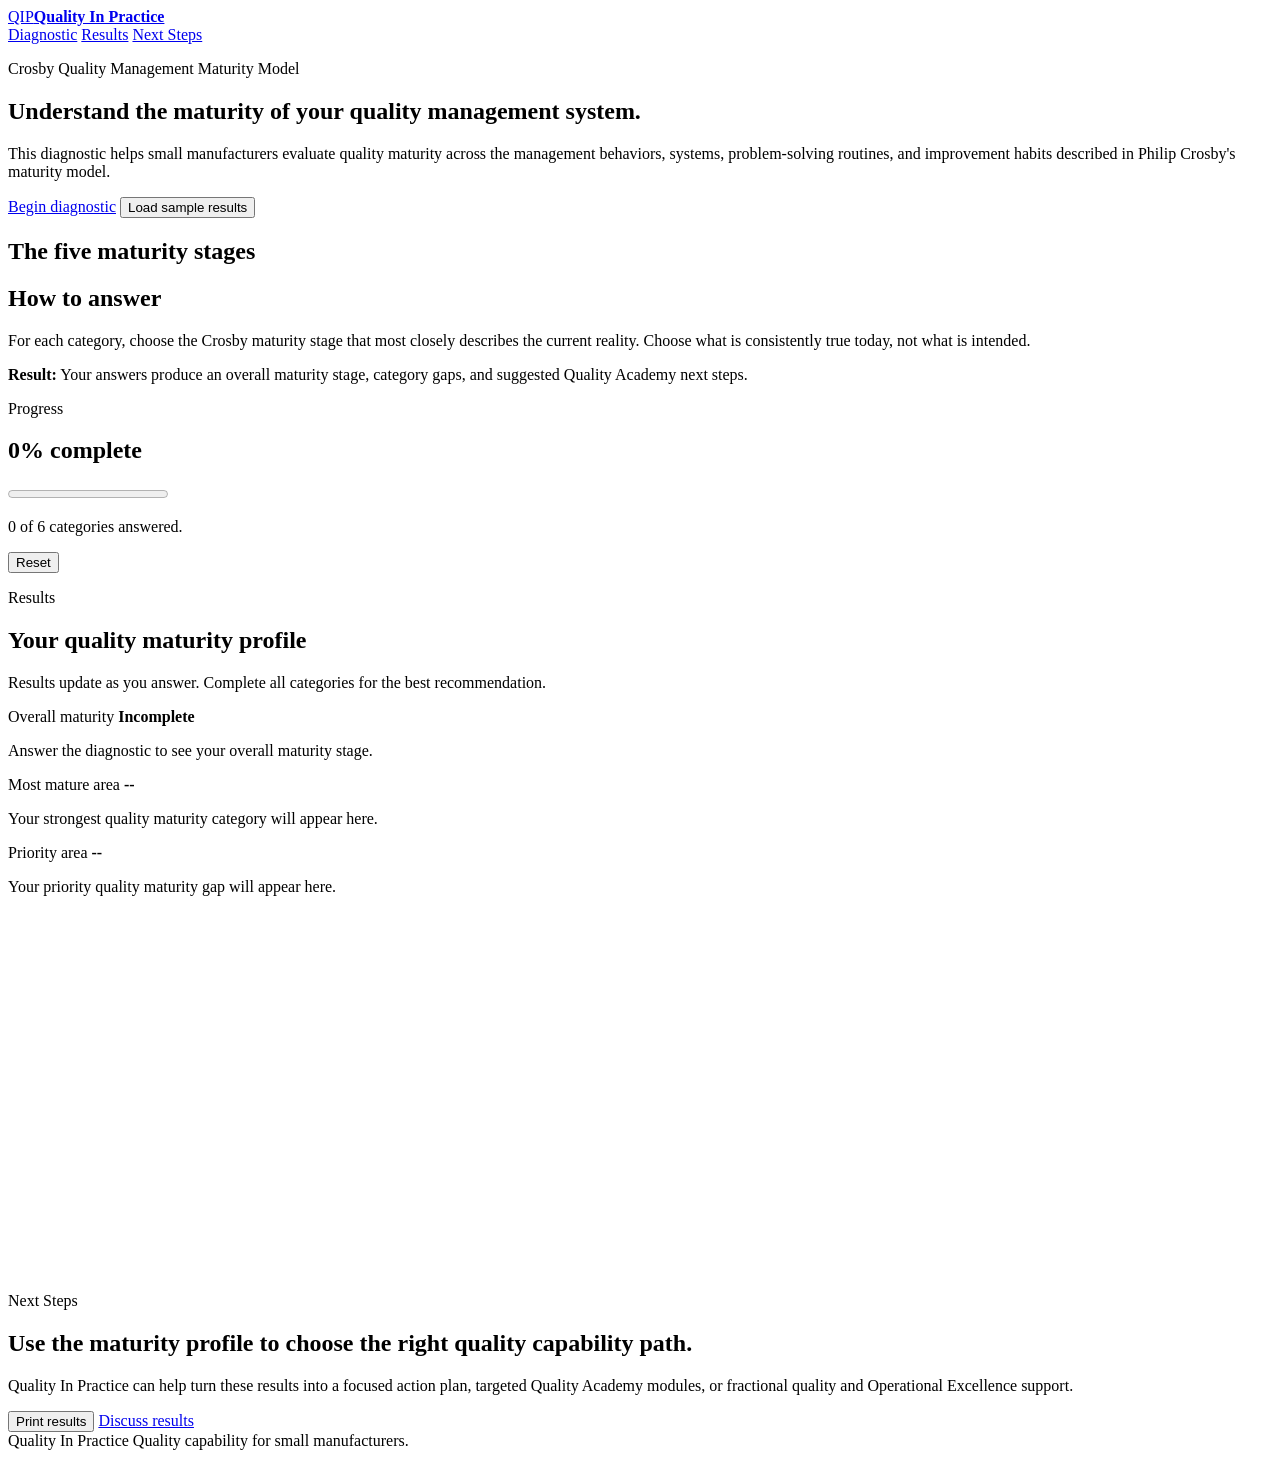
==== index.html @ aba25511 "Add Quality Diagnostic app shell" ====
<!doctype html>
<html lang="en">
<head>
  <meta charset="utf-8">
  <meta name="viewport" content="width=device-width, initial-scale=1">
  <title>Quality Diagnostic | Quality In Practice</title>
  <meta name="description" content="A Crosby-inspired quality maturity diagnostic for small manufacturers.">
  <link rel="stylesheet" href="styles.css">
</head>
<body>
  <header>
    <a class="brand" href="#top"><span>QIP</span><strong>Quality In Practice</strong></a>
    <nav aria-label="Page navigation">
      <a href="#diagnostic">Diagnostic</a>
      <a href="#results">Results</a>
      <a href="#next">Next Steps</a>
    </nav>
  </header>

  <main id="top">
    <section class="hero">
      <div>
        <p class="eyebrow">Crosby Quality Management Maturity Model</p>
        <h1>Understand the maturity of your quality management system.</h1>
        <p>This diagnostic helps small manufacturers evaluate quality maturity across the management behaviors, systems, problem-solving routines, and improvement habits described in Philip Crosby's maturity model.</p>
        <div class="actions">
          <a class="button" href="#diagnostic">Begin diagnostic</a>
          <button class="button secondary" id="sample" type="button">Load sample results</button>
        </div>
      </div>
      <aside class="panel">
        <h2>The five maturity stages</h2>
        <ol id="stageList"></ol>
      </aside>
    </section>

    <section class="scale-band">
      <div>
        <h2>How to answer</h2>
        <p>For each category, choose the Crosby maturity stage that most closely describes the current reality. Choose what is consistently true today, not what is intended.</p>
      </div>
      <div class="scale-note">
        <strong>Result:</strong> Your answers produce an overall maturity stage, category gaps, and suggested Quality Academy next steps.
      </div>
    </section>

    <section class="diagnostic" id="diagnostic">
      <aside class="progress">
        <p class="eyebrow">Progress</p>
        <h2 id="progressText">0% complete</h2>
        <progress id="progressBar" max="100" value="0"></progress>
        <p id="answeredText">0 of 6 categories answered.</p>
        <button class="button secondary full" id="reset" type="button">Reset</button>
      </aside>
      <form id="form" class="questions"></form>
    </section>

    <section class="results" id="results" aria-live="polite">
      <div class="section-head">
        <p class="eyebrow">Results</p>
        <h2>Your quality maturity profile</h2>
        <p>Results update as you answer. Complete all categories for the best recommendation.</p>
      </div>
      <div class="result-grid">
        <article class="score-card">
          <span>Overall maturity</span>
          <strong id="overallStage">Incomplete</strong>
          <p id="overallSummary">Answer the diagnostic to see your overall maturity stage.</p>
        </article>
        <article class="score-card">
          <span>Most mature area</span>
          <strong id="strongest">--</strong>
          <p id="strongestText">Your strongest quality maturity category will appear here.</p>
        </article>
        <article class="score-card">
          <span>Priority area</span>
          <strong id="priority">--</strong>
          <p id="priorityText">Your priority quality maturity gap will appear here.</p>
        </article>
      </div>
      <div class="chart-card">
        <canvas id="chart" width="920" height="360" aria-label="Quality maturity chart"></canvas>
      </div>
      <div id="recommendations" class="recommendations"></div>
    </section>

    <section class="next" id="next">
      <div>
        <p class="eyebrow">Next Steps</p>
        <h2>Use the maturity profile to choose the right quality capability path.</h2>
        <p>Quality In Practice can help turn these results into a focused action plan, targeted Quality Academy modules, or fractional quality and Operational Excellence support.</p>
      </div>
      <div class="actions">
        <button class="button" id="print" type="button">Print results</button>
        <a class="button secondary" id="email" href="mailto:info@qualityinpractice.solutions?subject=Quality%20Diagnostic">Discuss results</a>
      </div>
    </section>
  </main>

  <footer>
    <span>Quality In Practice</span>
    <span>Quality capability for small manufacturers.</span>
  </footer>

  <script src="quality-data.js"></script>
  <script src="app.js"></script>
</body>
</html>
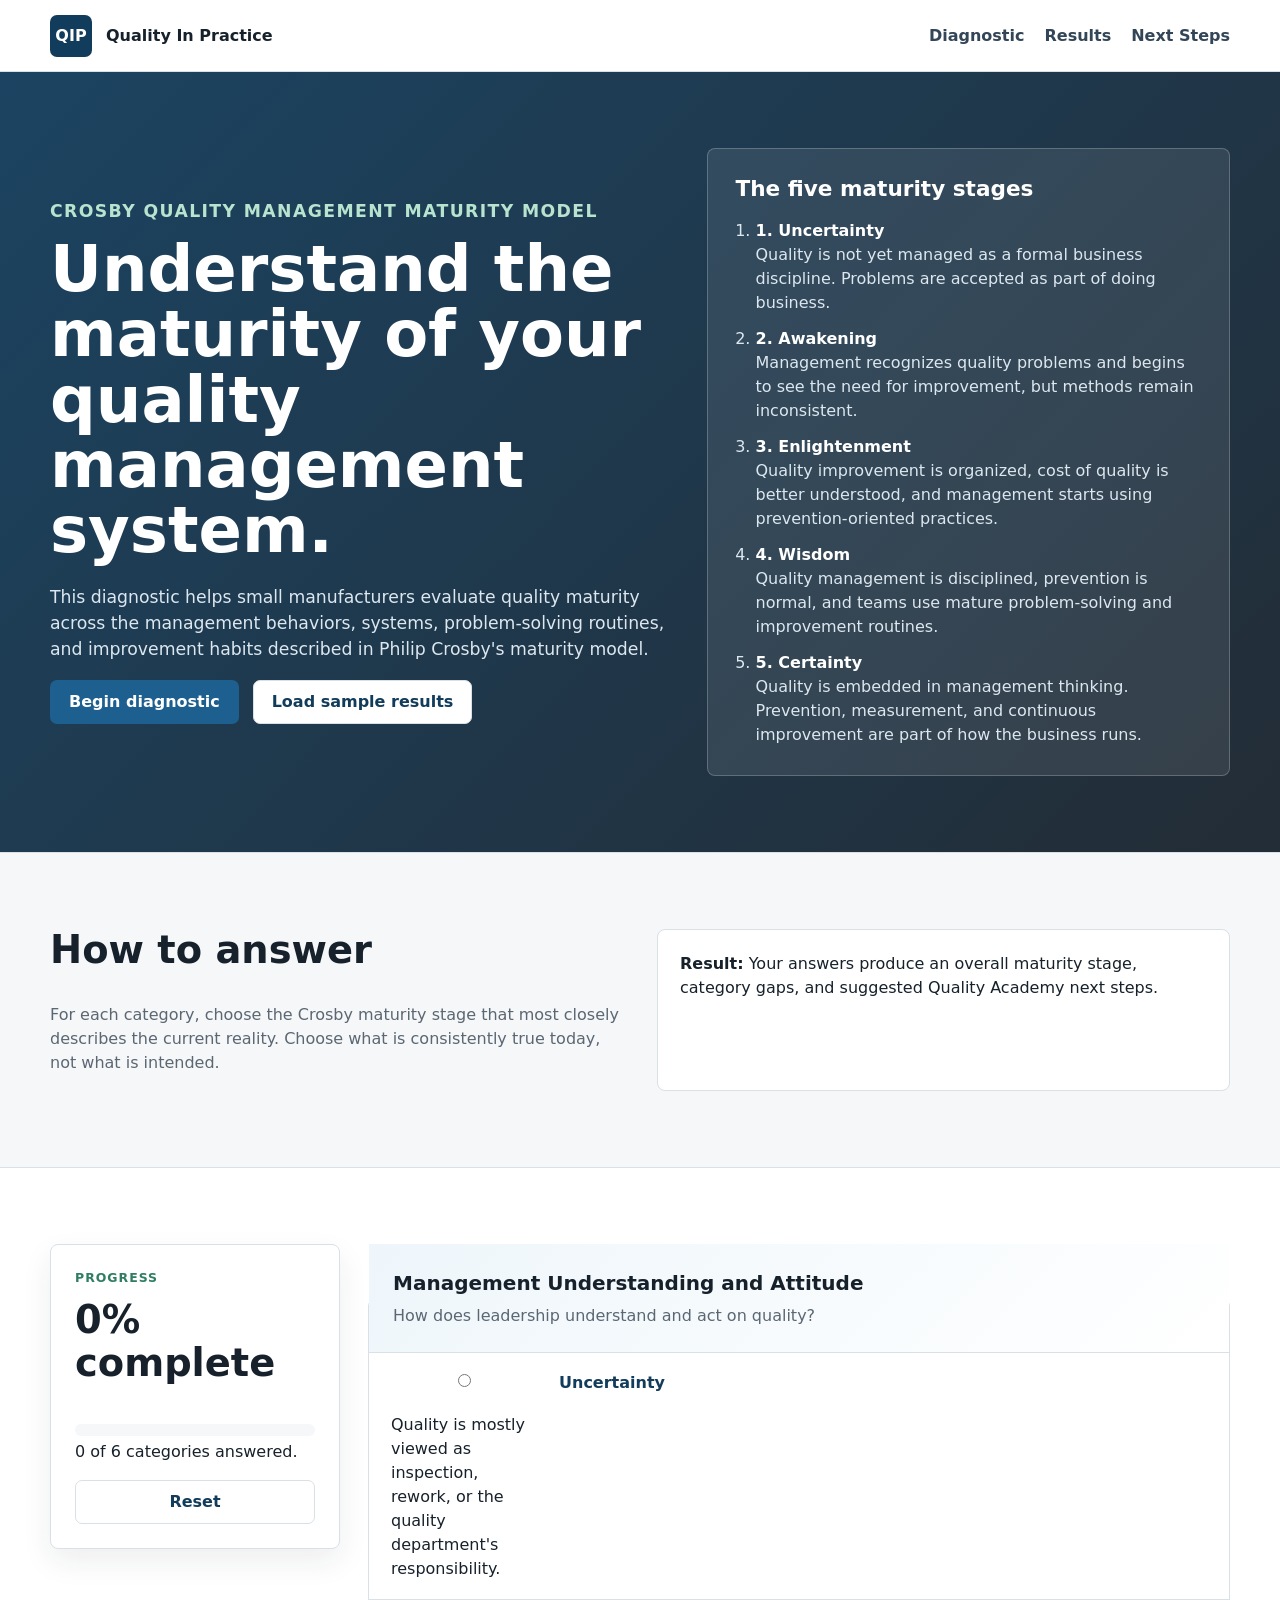
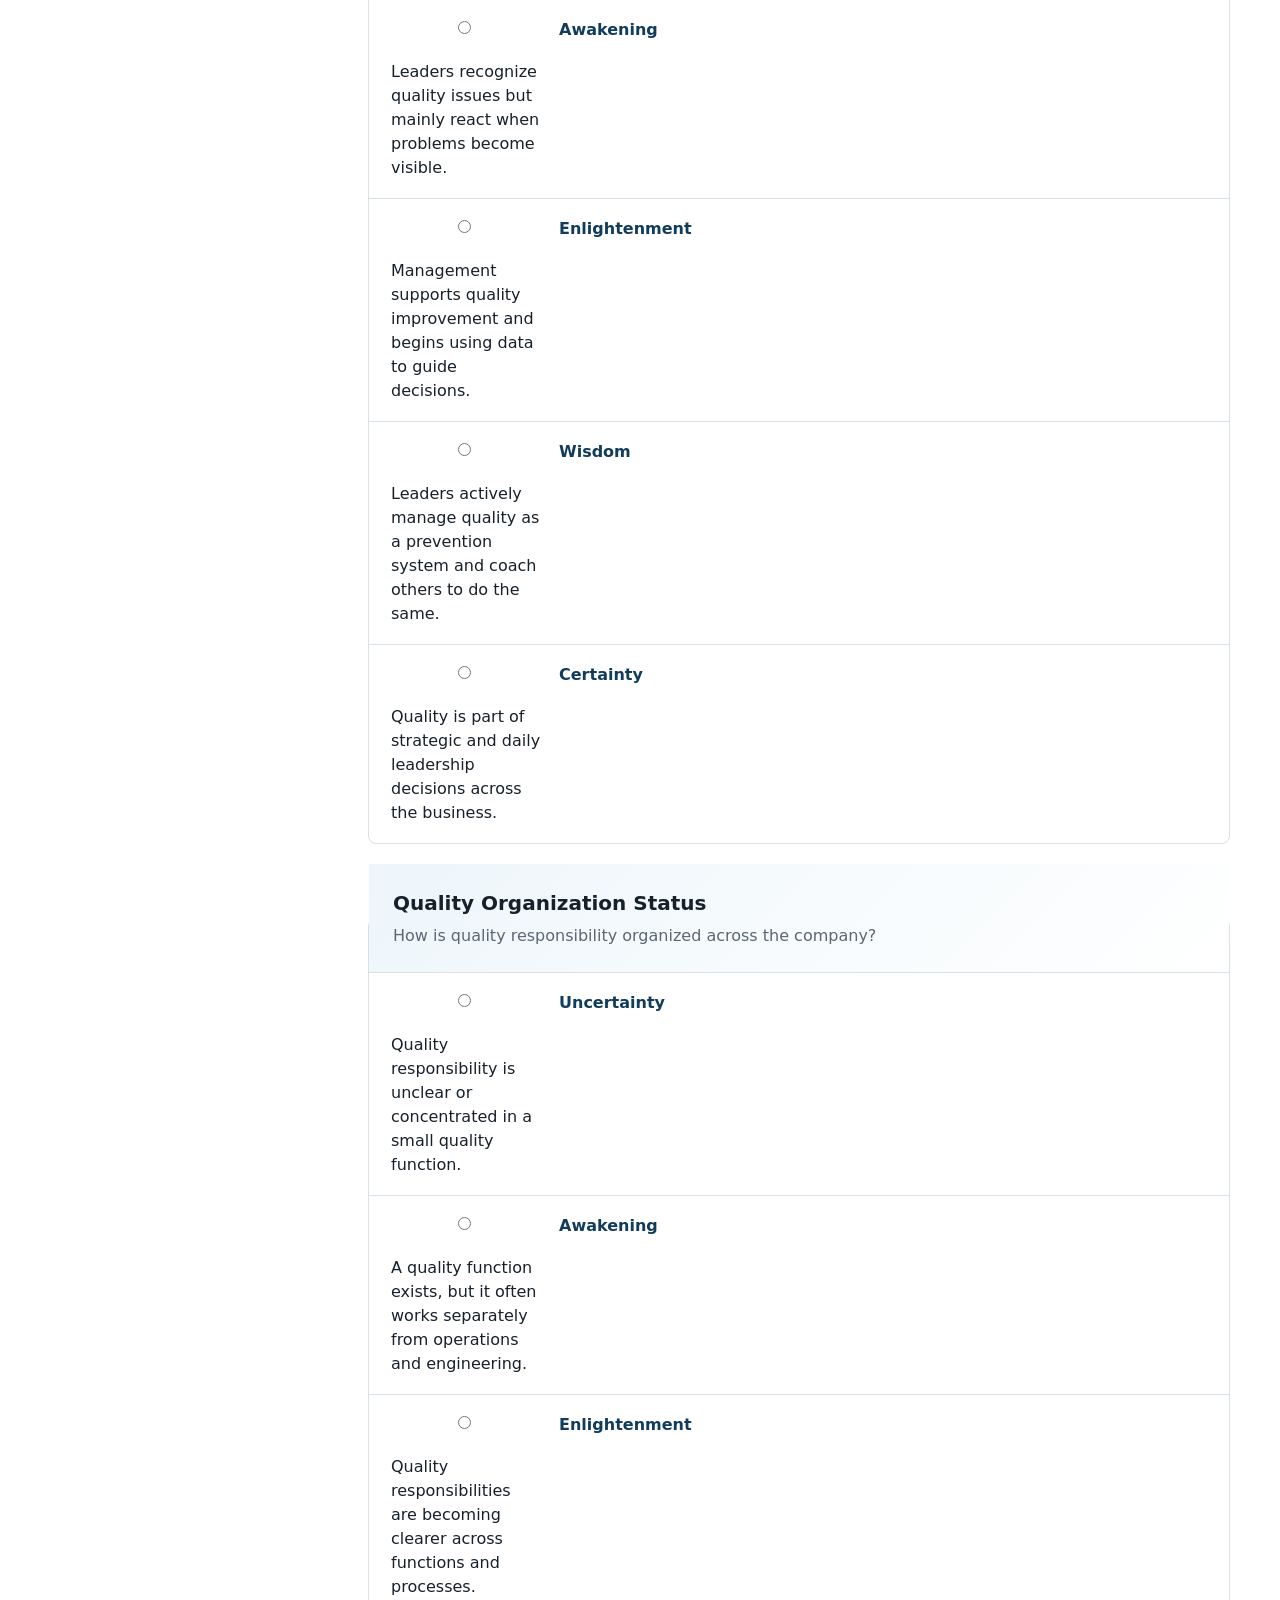
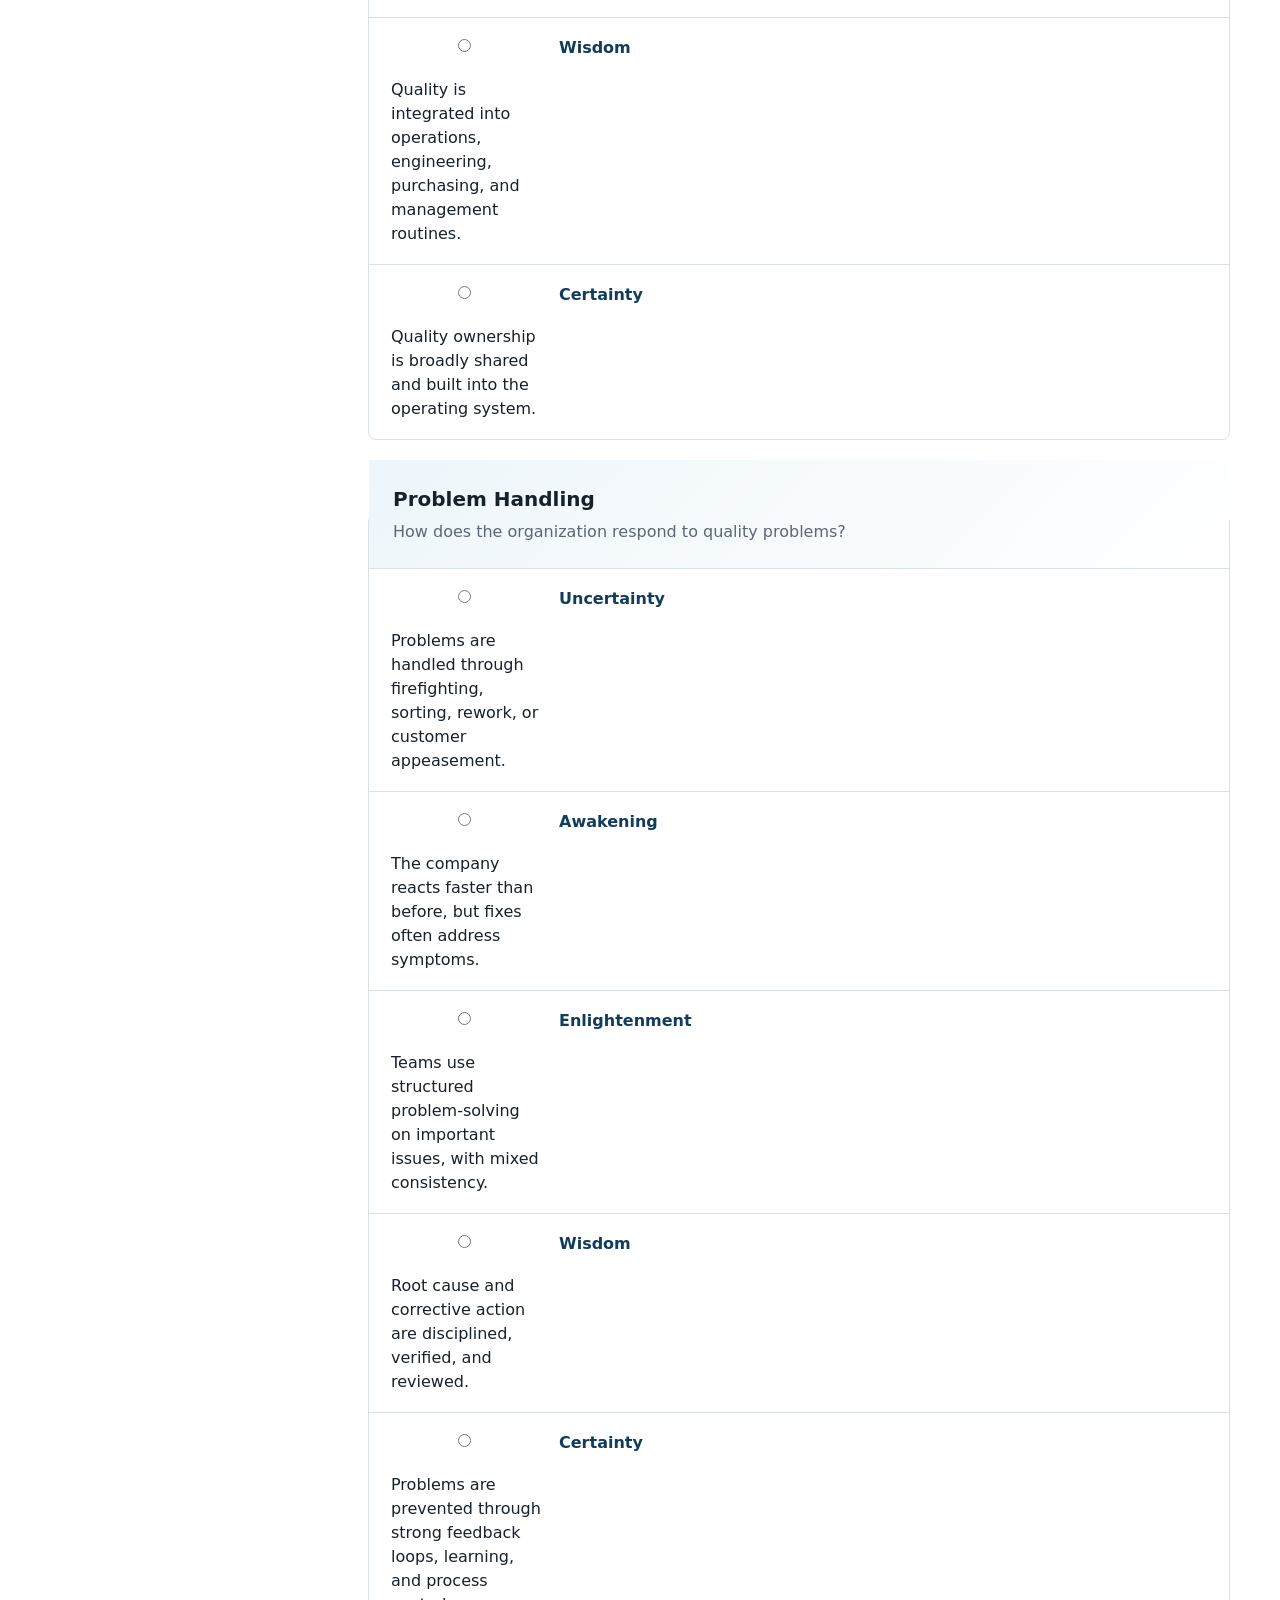
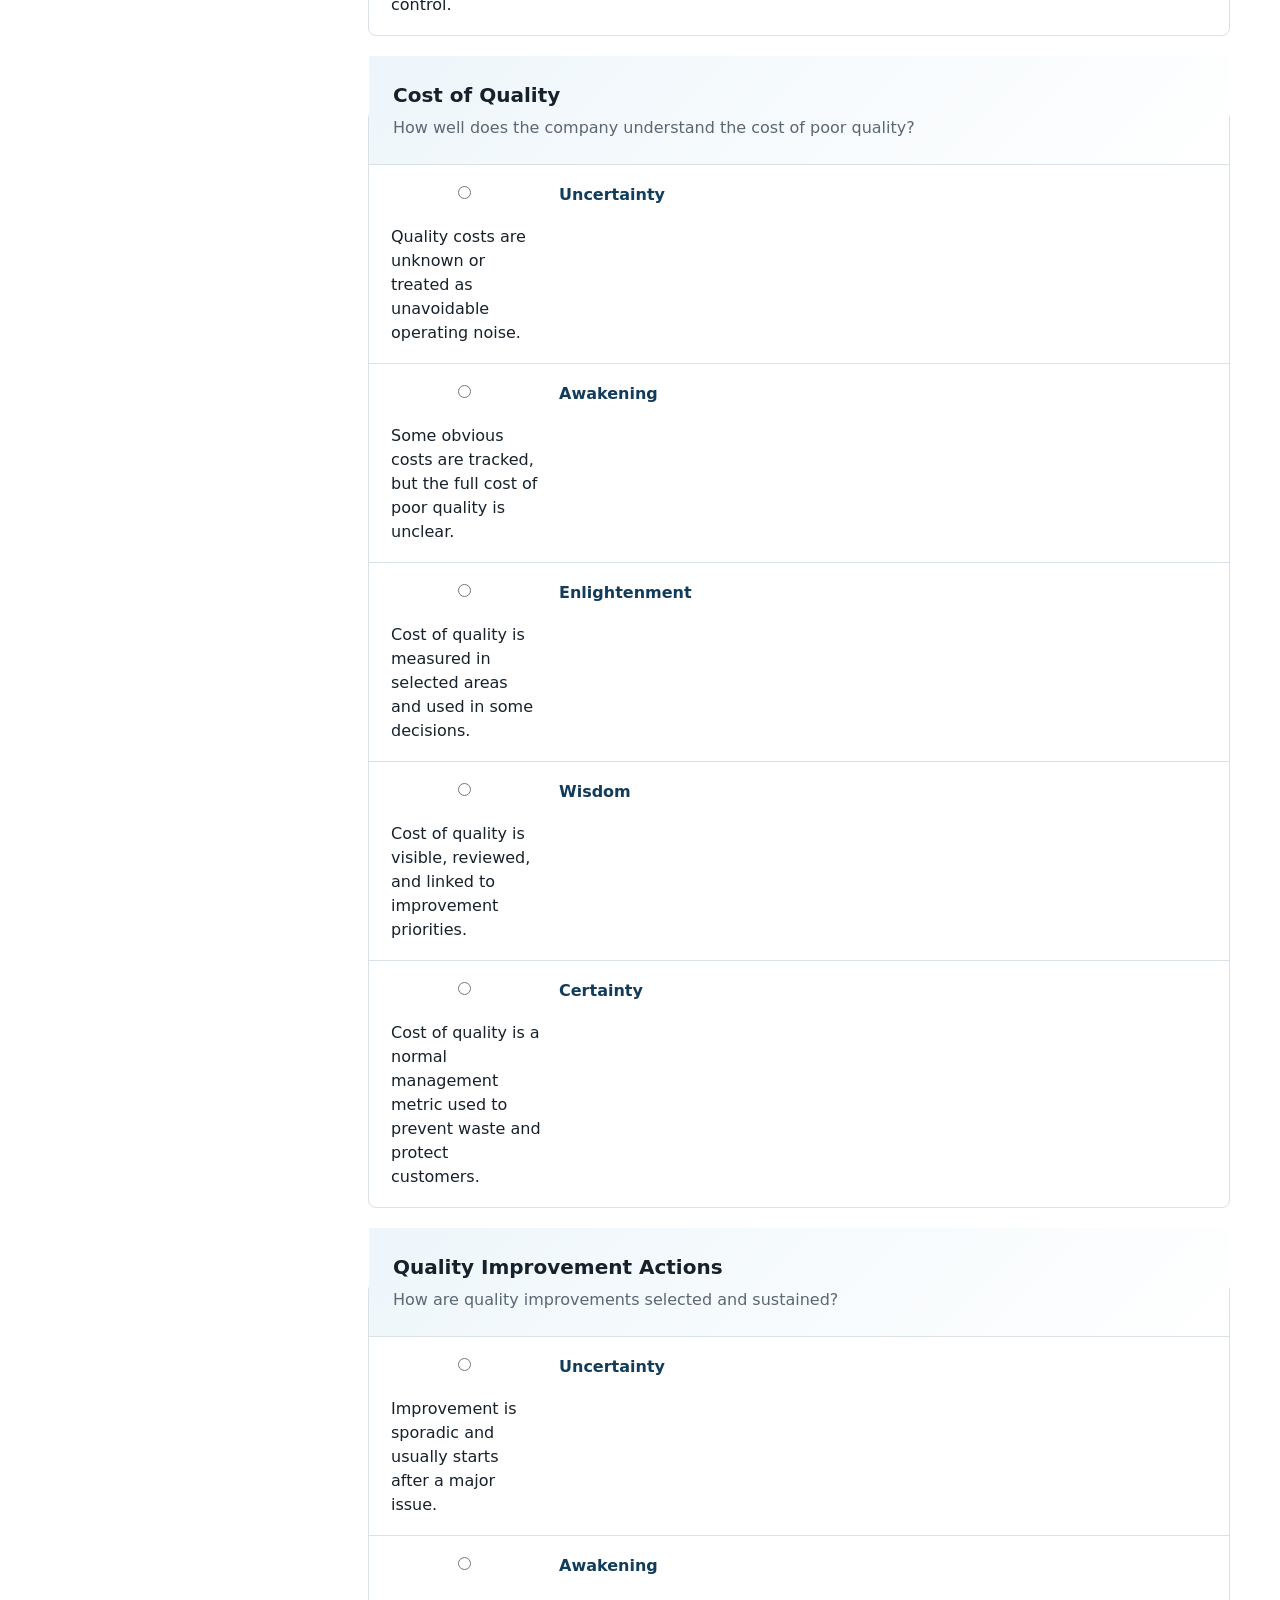
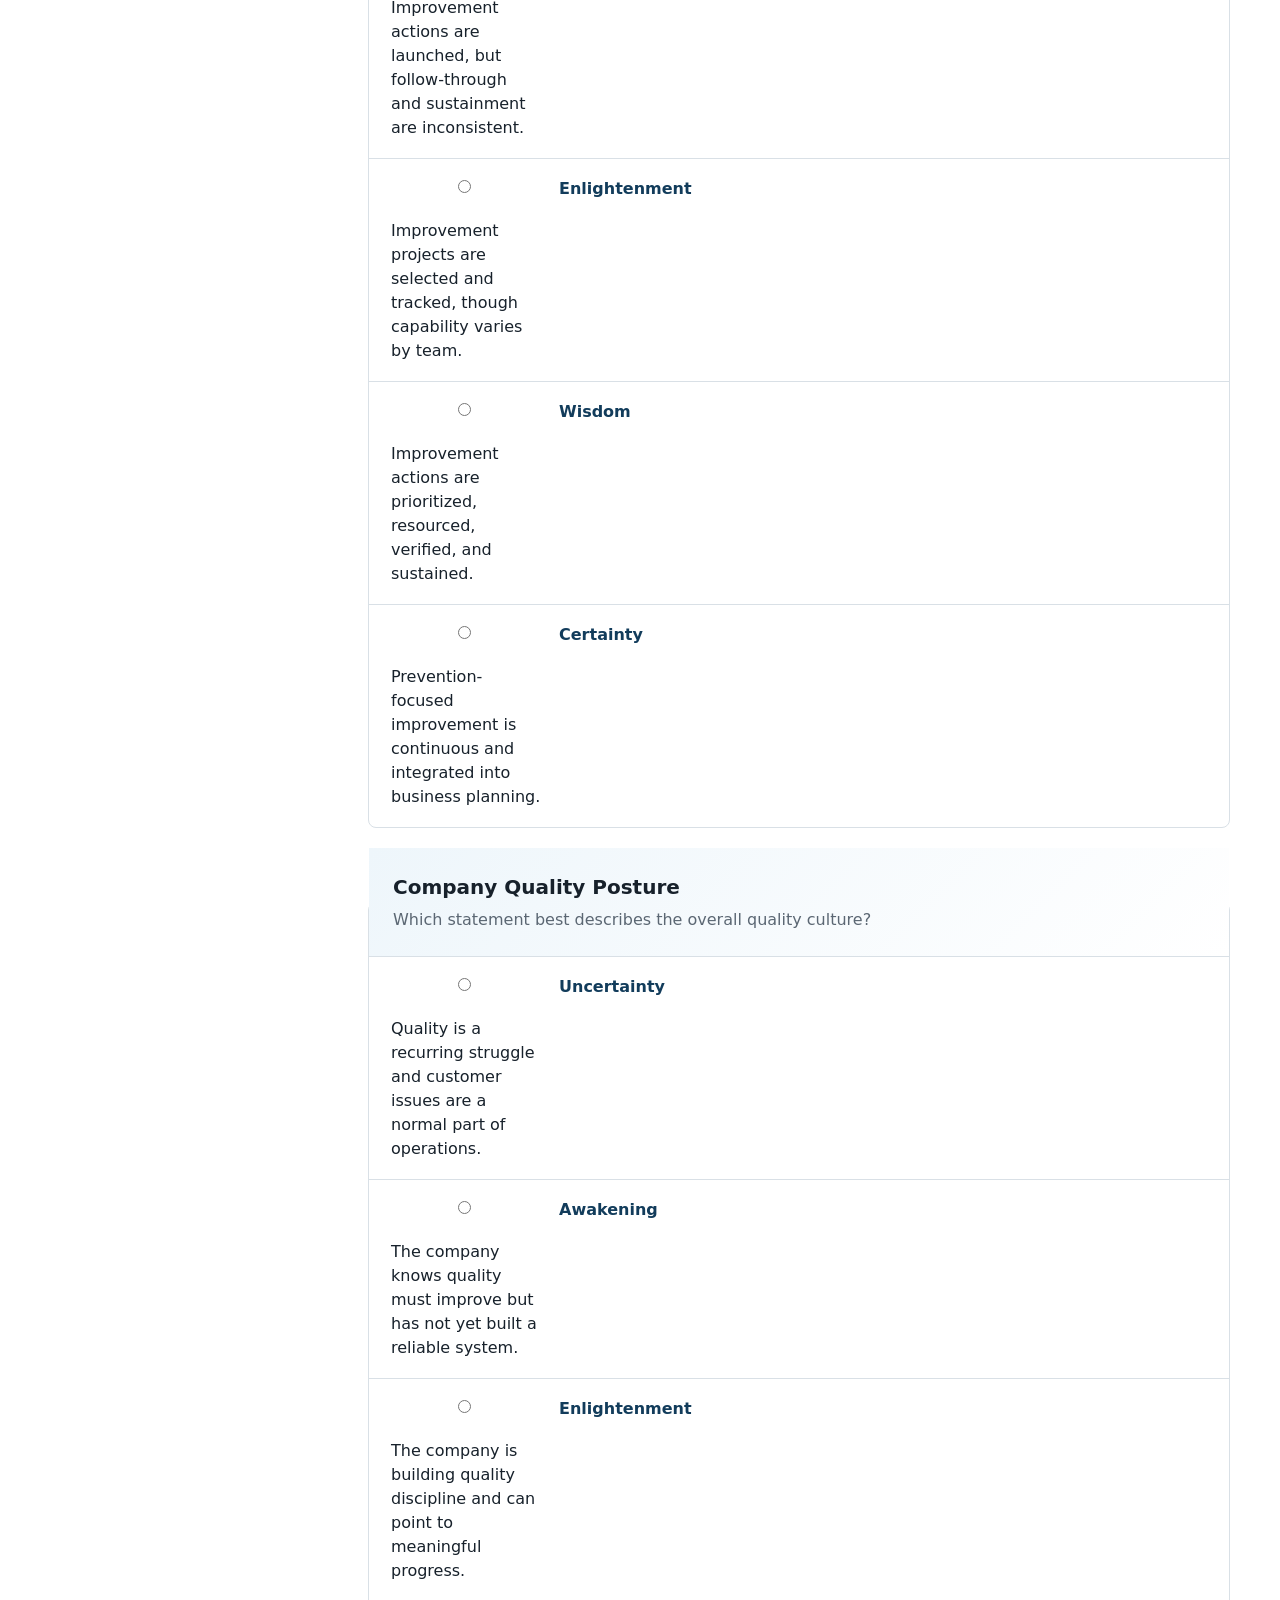
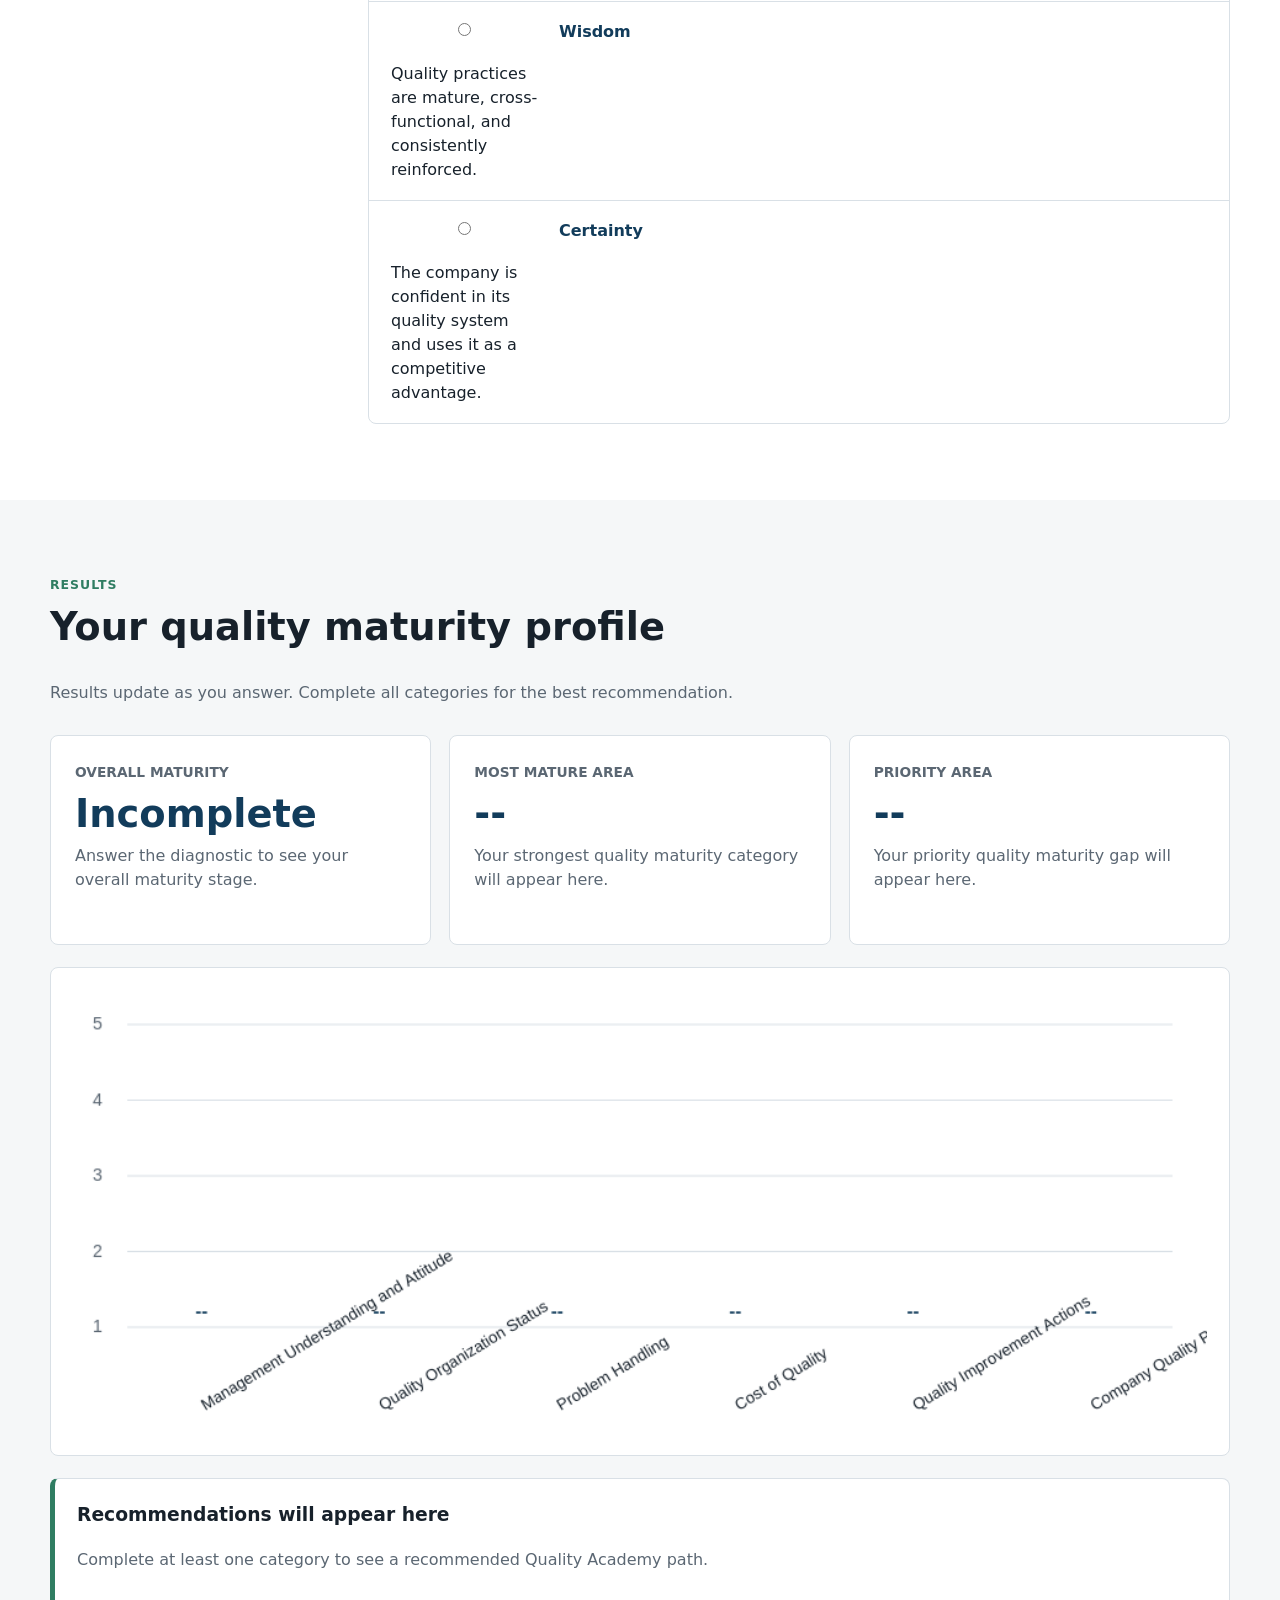
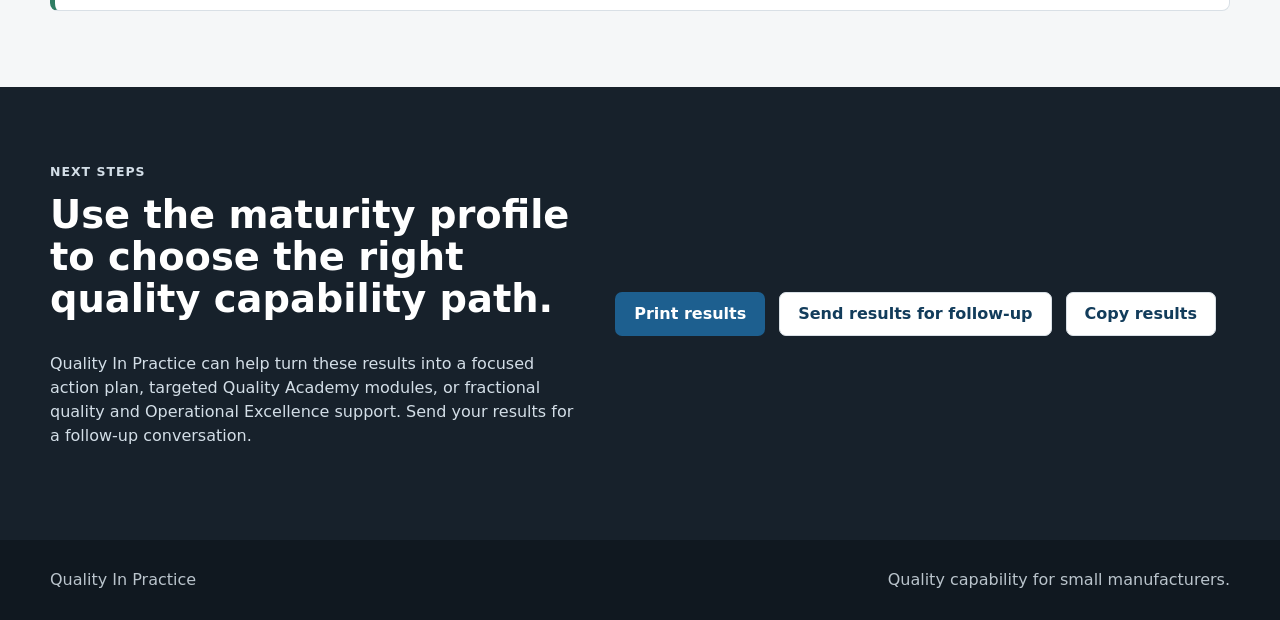
==== commit fda677b6: "Add follow-up result email controls" ====
--- a/index.html
+++ b/index.html
@@ -88,11 +88,13 @@
       <div>
         <p class="eyebrow">Next Steps</p>
         <h2>Use the maturity profile to choose the right quality capability path.</h2>
-        <p>Quality In Practice can help turn these results into a focused action plan, targeted Quality Academy modules, or fractional quality and Operational Excellence support.</p>
+        <p>Quality In Practice can help turn these results into a focused action plan, targeted Quality Academy modules, or fractional quality and Operational Excellence support. Send your results for a follow-up conversation.</p>
       </div>
       <div class="actions">
         <button class="button" id="print" type="button">Print results</button>
-        <a class="button secondary" id="email" href="mailto:info@qualityinpractice.solutions?subject=Quality%20Diagnostic">Discuss results</a>
+        <a class="button secondary" id="email" href="mailto:info@qualityinpractice.solutions?subject=Quality%20Diagnostic">Send results for follow-up</a>
+        <button class="button secondary" id="copy" type="button">Copy results</button>
+        <p class="send-status" id="sendStatus" aria-live="polite"></p>
       </div>
     </section>
   </main>
--- a/styles.css
+++ b/styles.css
@@ -0,0 +1,216 @@
+:root {
+  --ink: #17212b;
+  --muted: #5b6773;
+  --paper: #f5f7f8;
+  --white: #fff;
+  --line: #d9e0e6;
+  --blue: #1d5f8f;
+  --blue-dark: #123c5b;
+  --green: #2f7d62;
+  --gold: #c77b2a;
+  --max: 1180px;
+}
+
+* { box-sizing: border-box; }
+html { scroll-behavior: smooth; }
+body {
+  margin: 0;
+  color: var(--ink);
+  background: var(--white);
+  font-family: Inter, ui-sans-serif, system-ui, -apple-system, BlinkMacSystemFont, "Segoe UI", sans-serif;
+  line-height: 1.5;
+}
+a { color: inherit; }
+header {
+  position: sticky;
+  top: 0;
+  z-index: 10;
+  min-height: 72px;
+  display: flex;
+  align-items: center;
+  justify-content: space-between;
+  gap: 24px;
+  padding: 14px max(20px, calc((100vw - var(--max)) / 2));
+  border-bottom: 1px solid var(--line);
+  background: rgba(255,255,255,.95);
+  backdrop-filter: blur(12px);
+}
+.brand, nav, .actions { display: flex; align-items: center; gap: 14px; }
+.brand { text-decoration: none; }
+.brand span {
+  width: 42px;
+  height: 42px;
+  display: grid;
+  place-items: center;
+  border-radius: 7px;
+  background: var(--blue-dark);
+  color: var(--white);
+  font-weight: 850;
+}
+nav { gap: 20px; font-weight: 750; color: #334657; }
+nav a { text-decoration: none; }
+main > section { padding: 76px max(20px, calc((100vw - var(--max)) / 2)); }
+.hero {
+  min-height: 620px;
+  display: grid;
+  grid-template-columns: 1.08fr .92fr;
+  gap: 42px;
+  align-items: center;
+  color: var(--white);
+  background: linear-gradient(135deg, rgba(18,60,91,.96), rgba(23,33,43,.95));
+}
+.hero p { color: #dce7ef; font-size: 1.08rem; }
+.eyebrow {
+  margin: 0 0 12px;
+  color: var(--green);
+  font-size: .78rem;
+  font-weight: 850;
+  text-transform: uppercase;
+  letter-spacing: .08em;
+}
+.hero .eyebrow { color: #b8e3cf; }
+h1, h2, h3, p { margin-top: 0; }
+h1 { margin-bottom: 22px; font-size: clamp(2.45rem, 5vw, 4.7rem); line-height: 1.02; letter-spacing: 0; }
+h2 { font-size: clamp(1.7rem, 3vw, 2.65rem); line-height: 1.1; letter-spacing: 0; }
+.button {
+  min-height: 44px;
+  display: inline-flex;
+  align-items: center;
+  justify-content: center;
+  padding: 0 18px;
+  border: 1px solid transparent;
+  border-radius: 7px;
+  background: var(--blue);
+  color: var(--white);
+  font: inherit;
+  font-weight: 800;
+  text-decoration: none;
+  cursor: pointer;
+}
+.button.secondary { background: var(--white); border-color: var(--line); color: var(--blue-dark); }
+.button.full { width: 100%; }
+.panel {
+  padding: 28px;
+  border: 1px solid rgba(255,255,255,.22);
+  border-radius: 8px;
+  background: rgba(255,255,255,.09);
+}
+.panel h2 { font-size: 1.35rem; }
+#stageList { display: grid; gap: 12px; margin: 0; padding-left: 20px; color: #dce7ef; }
+#stageList strong { display: block; color: #fff; }
+.scale-band {
+  display: grid;
+  grid-template-columns: 1fr 1fr;
+  gap: 34px;
+  background: var(--paper);
+  border-block: 1px solid var(--line);
+}
+.scale-band p { color: var(--muted); }
+.scale-note {
+  padding: 22px;
+  border: 1px solid var(--line);
+  border-radius: 8px;
+  background: var(--white);
+}
+.diagnostic {
+  display: grid;
+  grid-template-columns: 290px 1fr;
+  gap: 28px;
+  align-items: start;
+}
+.progress {
+  position: sticky;
+  top: 96px;
+  padding: 24px;
+  border: 1px solid var(--line);
+  border-radius: 8px;
+  background: var(--white);
+  box-shadow: 0 12px 30px rgba(23,33,43,.08);
+}
+progress { width: 100%; height: 12px; border: 0; border-radius: 999px; overflow: hidden; }
+progress::-webkit-progress-bar { background: var(--paper); }
+progress::-webkit-progress-value { background: var(--green); }
+progress::-moz-progress-bar { background: var(--green); }
+.questions { display: grid; gap: 20px; }
+.category {
+  margin: 0;
+  padding: 0;
+  border: 1px solid var(--line);
+  border-radius: 8px;
+  overflow: hidden;
+}
+.category legend {
+  width: 100%;
+  padding: 24px;
+  background: linear-gradient(135deg, #eef6fb, #fff);
+  border-bottom: 1px solid var(--line);
+}
+.category-name { display: block; font-size: 1.25rem; font-weight: 850; }
+.category-prompt { display: block; margin-top: 6px; color: var(--muted); }
+.choices { display: grid; }
+.choices label {
+  display: grid;
+  grid-template-columns: 150px 1fr;
+  gap: 18px;
+  align-items: start;
+  padding: 18px 22px;
+  border-bottom: 1px solid var(--line);
+  cursor: pointer;
+}
+.choices label:last-child { border-bottom: 0; }
+.choices input { accent-color: var(--blue); margin-right: 8px; }
+.choices label:has(input:checked) { background: #eaf4fb; }
+.choices label strong { color: var(--blue-dark); }
+.results { background: var(--paper); }
+.section-head { max-width: 760px; margin-bottom: 30px; }
+.section-head p:last-child { color: var(--muted); }
+.result-grid { display: grid; grid-template-columns: repeat(3, 1fr); gap: 18px; }
+.score-card, .chart-card, .recommendation {
+  border: 1px solid var(--line);
+  border-radius: 8px;
+  background: var(--white);
+}
+.score-card { min-height: 210px; padding: 24px; }
+.score-card span { color: var(--muted); font-size: .86rem; font-weight: 850; text-transform: uppercase; }
+.score-card strong { display: block; margin: 10px 0; color: var(--blue-dark); font-size: clamp(1.7rem, 3vw, 2.5rem); line-height: 1.05; }
+.score-card p { color: var(--muted); }
+.chart-card { margin-top: 22px; padding: 22px; }
+canvas { display: block; width: 100%; max-width: 100%; }
+.recommendations { display: grid; gap: 14px; margin-top: 22px; }
+.recommendation { padding: 22px; border-left: 5px solid var(--green); }
+.recommendation.priority { border-left-color: var(--gold); }
+.recommendation p { color: var(--muted); }
+.recommendation strong { color: var(--blue-dark); }
+.next {
+  display: grid;
+  grid-template-columns: 1fr auto;
+  gap: 36px;
+  align-items: center;
+  color: var(--white);
+  background: var(--ink);
+}
+.next p { color: #d3dee7; }
+footer {
+  display: flex;
+  justify-content: space-between;
+  gap: 20px;
+  flex-wrap: wrap;
+  padding: 28px max(20px, calc((100vw - var(--max)) / 2));
+  color: #bac4cc;
+  background: #101820;
+}
+@media (max-width: 900px) {
+  header, .hero, .scale-band, .diagnostic, .result-grid, .next { grid-template-columns: 1fr; }
+  header { align-items: flex-start; flex-direction: column; }
+  nav { width: 100%; overflow-x: auto; padding-bottom: 4px; }
+  .progress { position: static; }
+}
+@media (max-width: 620px) {
+  main > section { padding-block: 54px; }
+  .choices label { grid-template-columns: 1fr; }
+}
+@media print {
+  header, .hero .actions, .progress, .next .actions, .questions { display: none; }
+  body, .hero, .next { color: #000; background: #fff; }
+  main > section { padding: 24px 0; }
+}
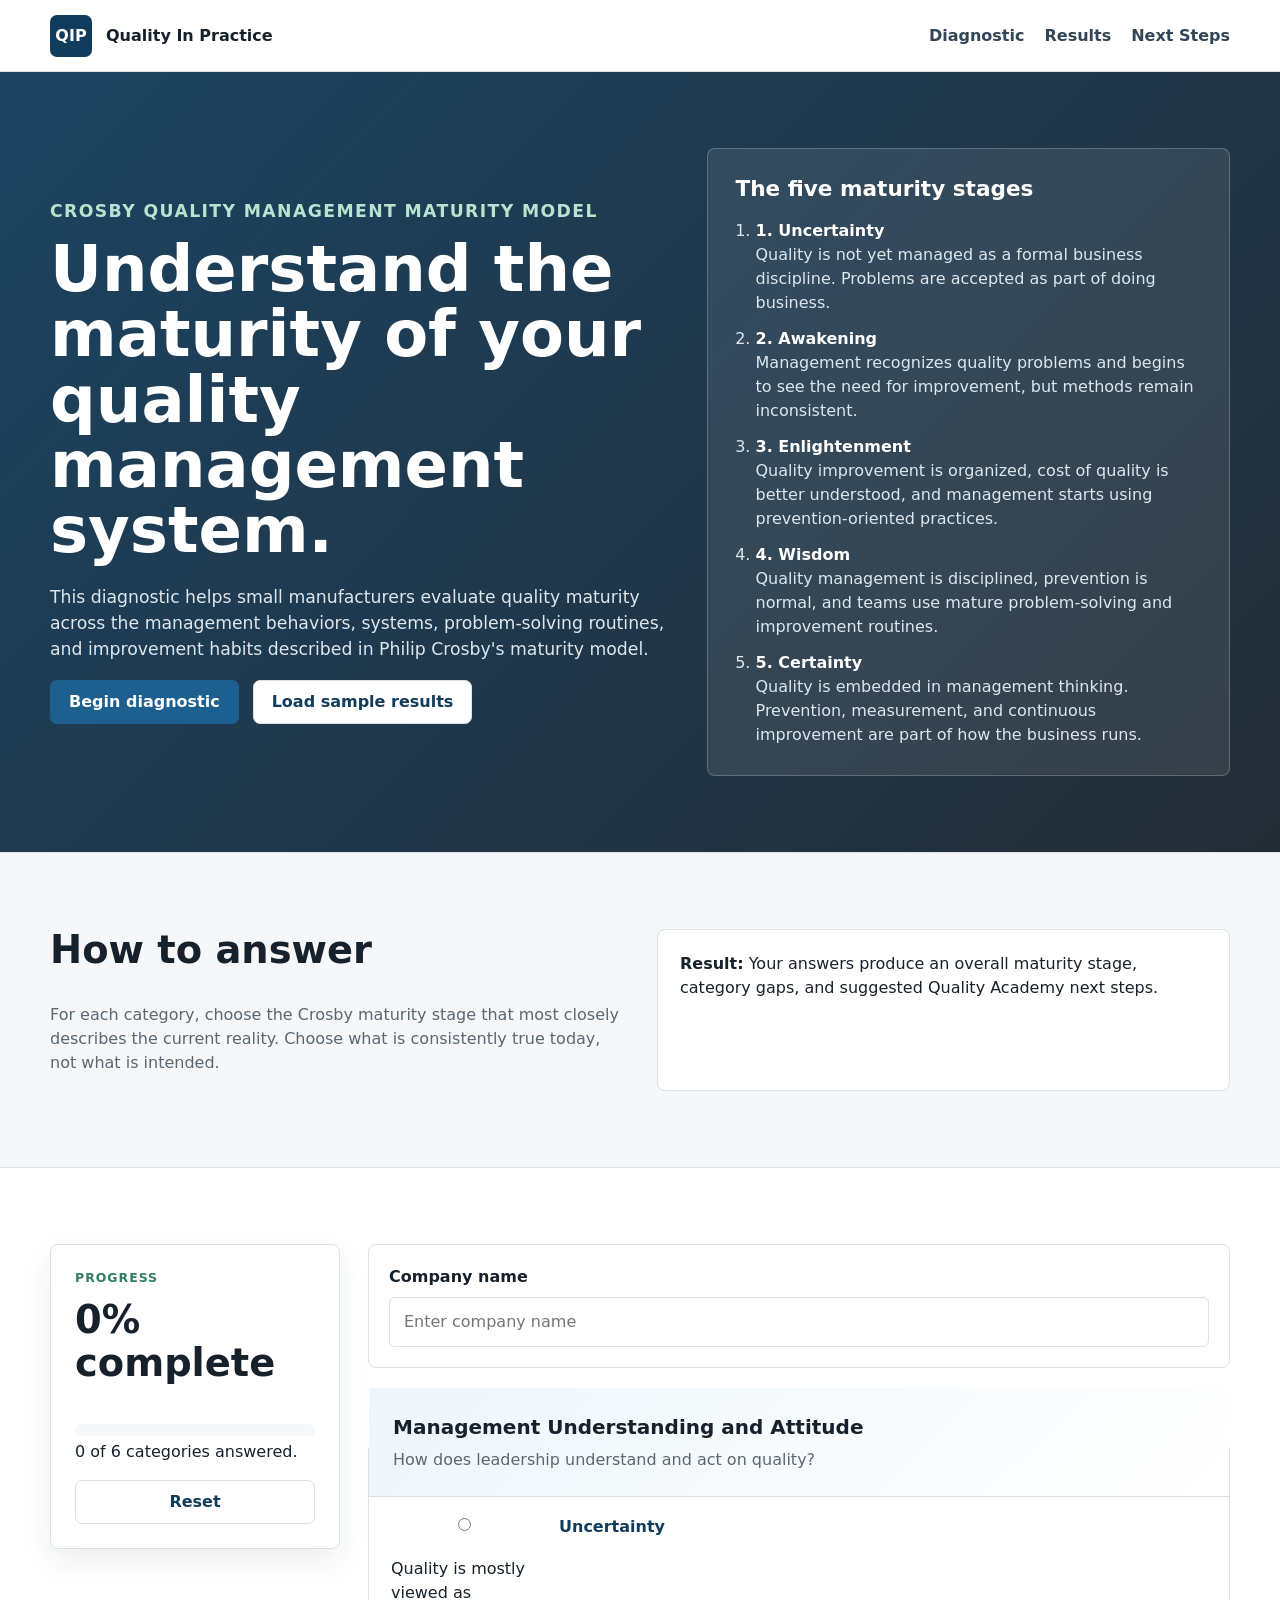
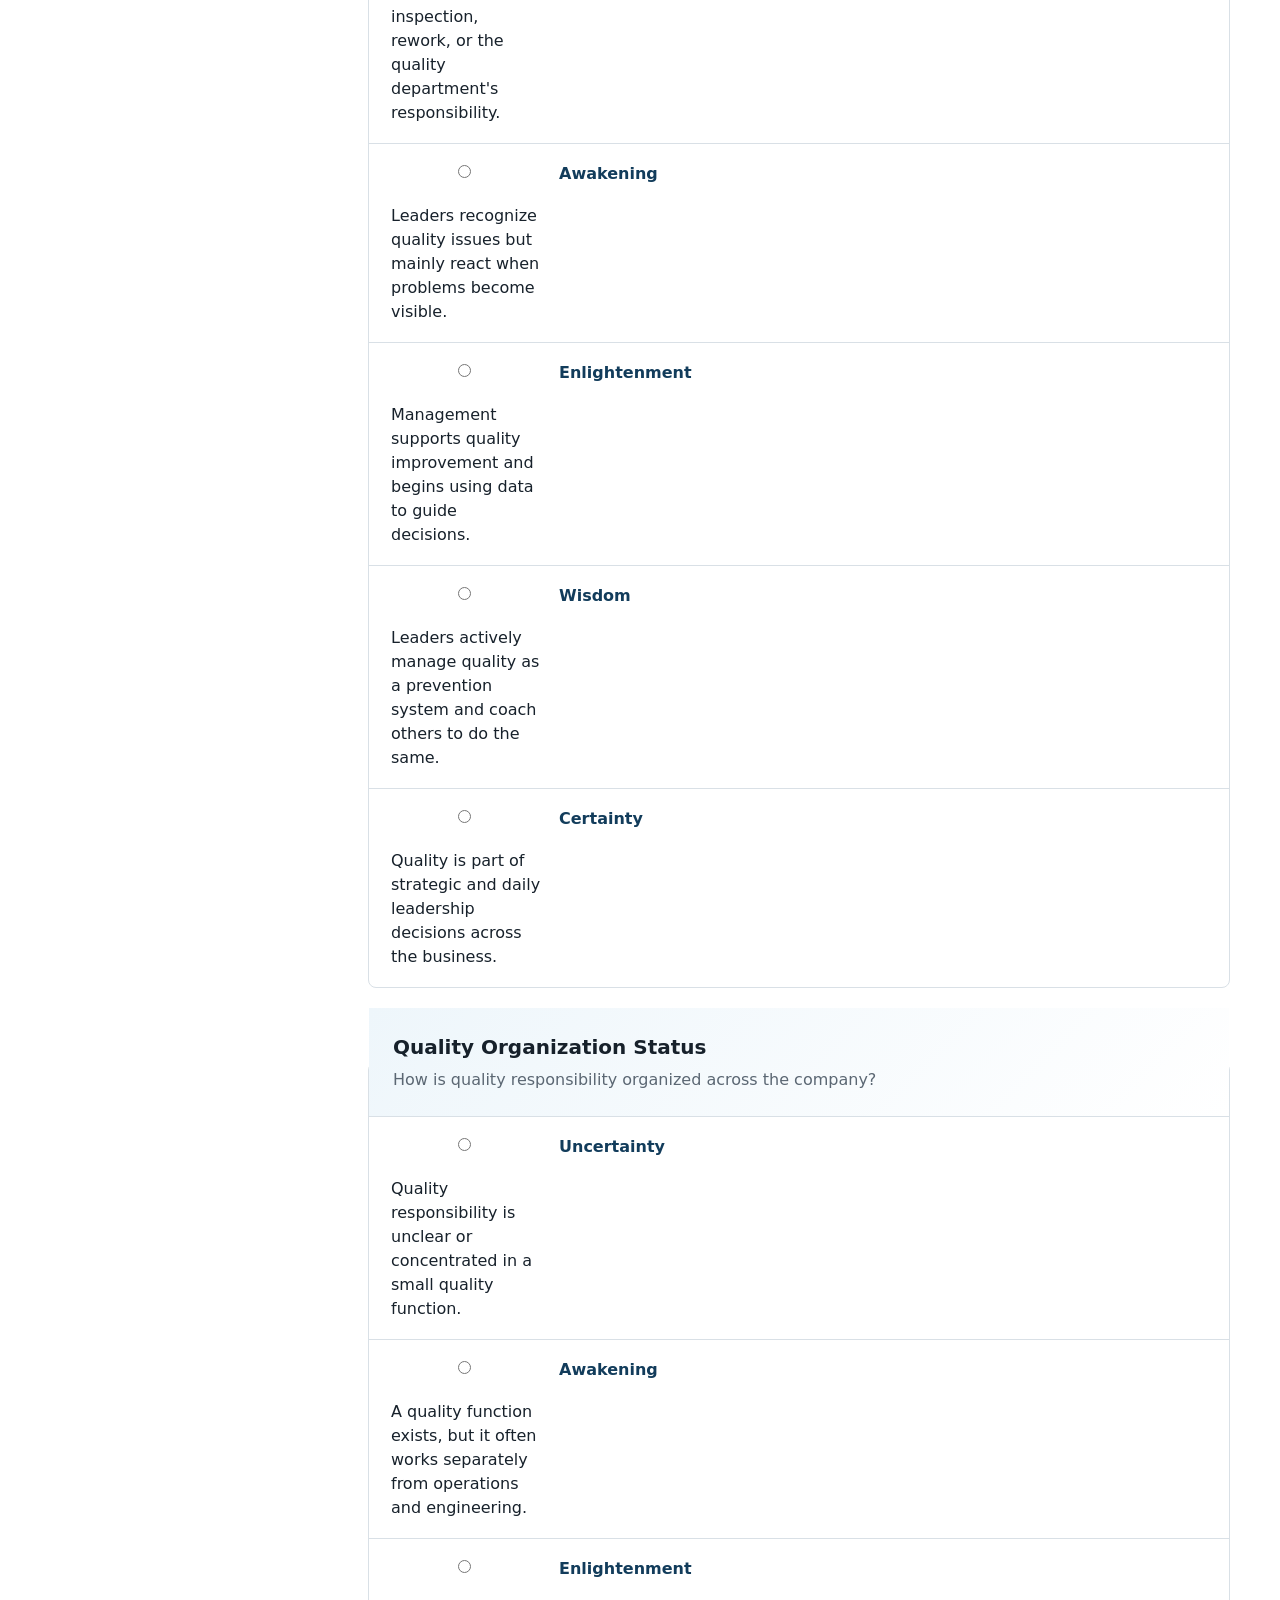
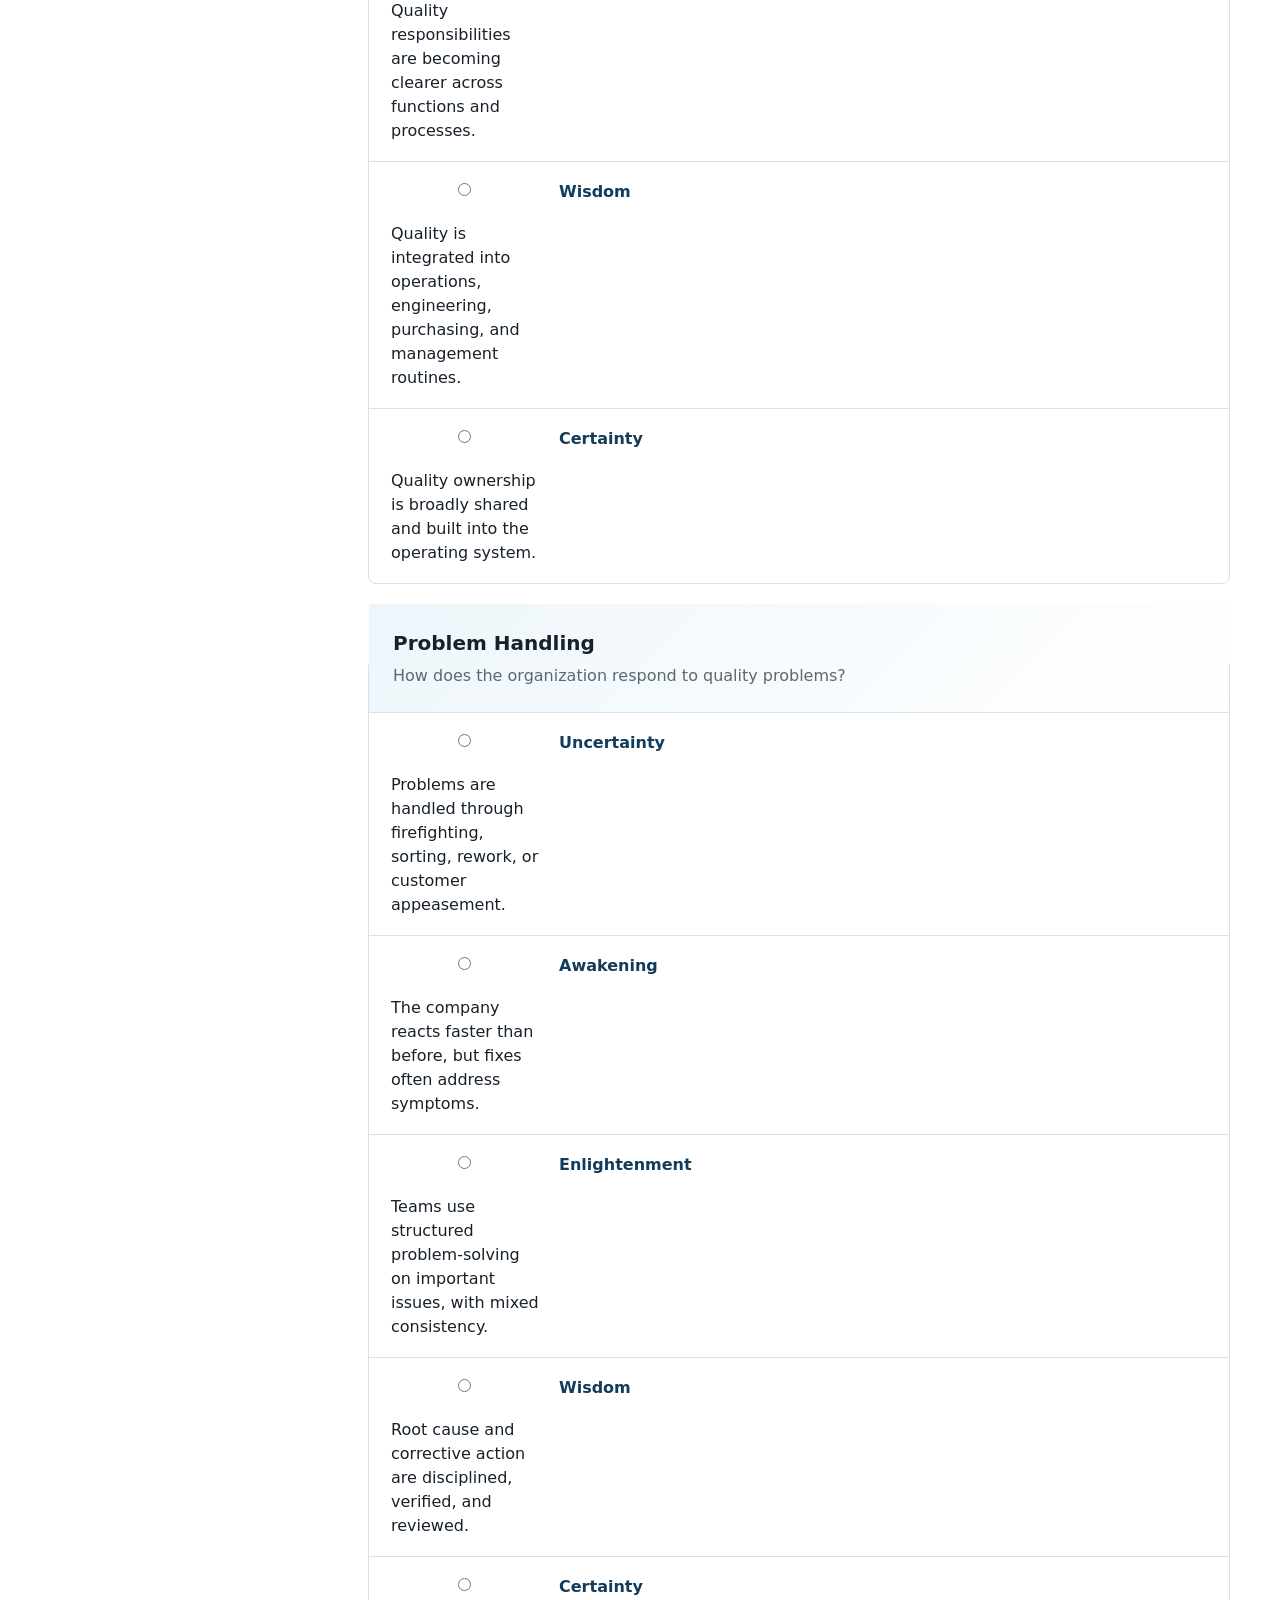
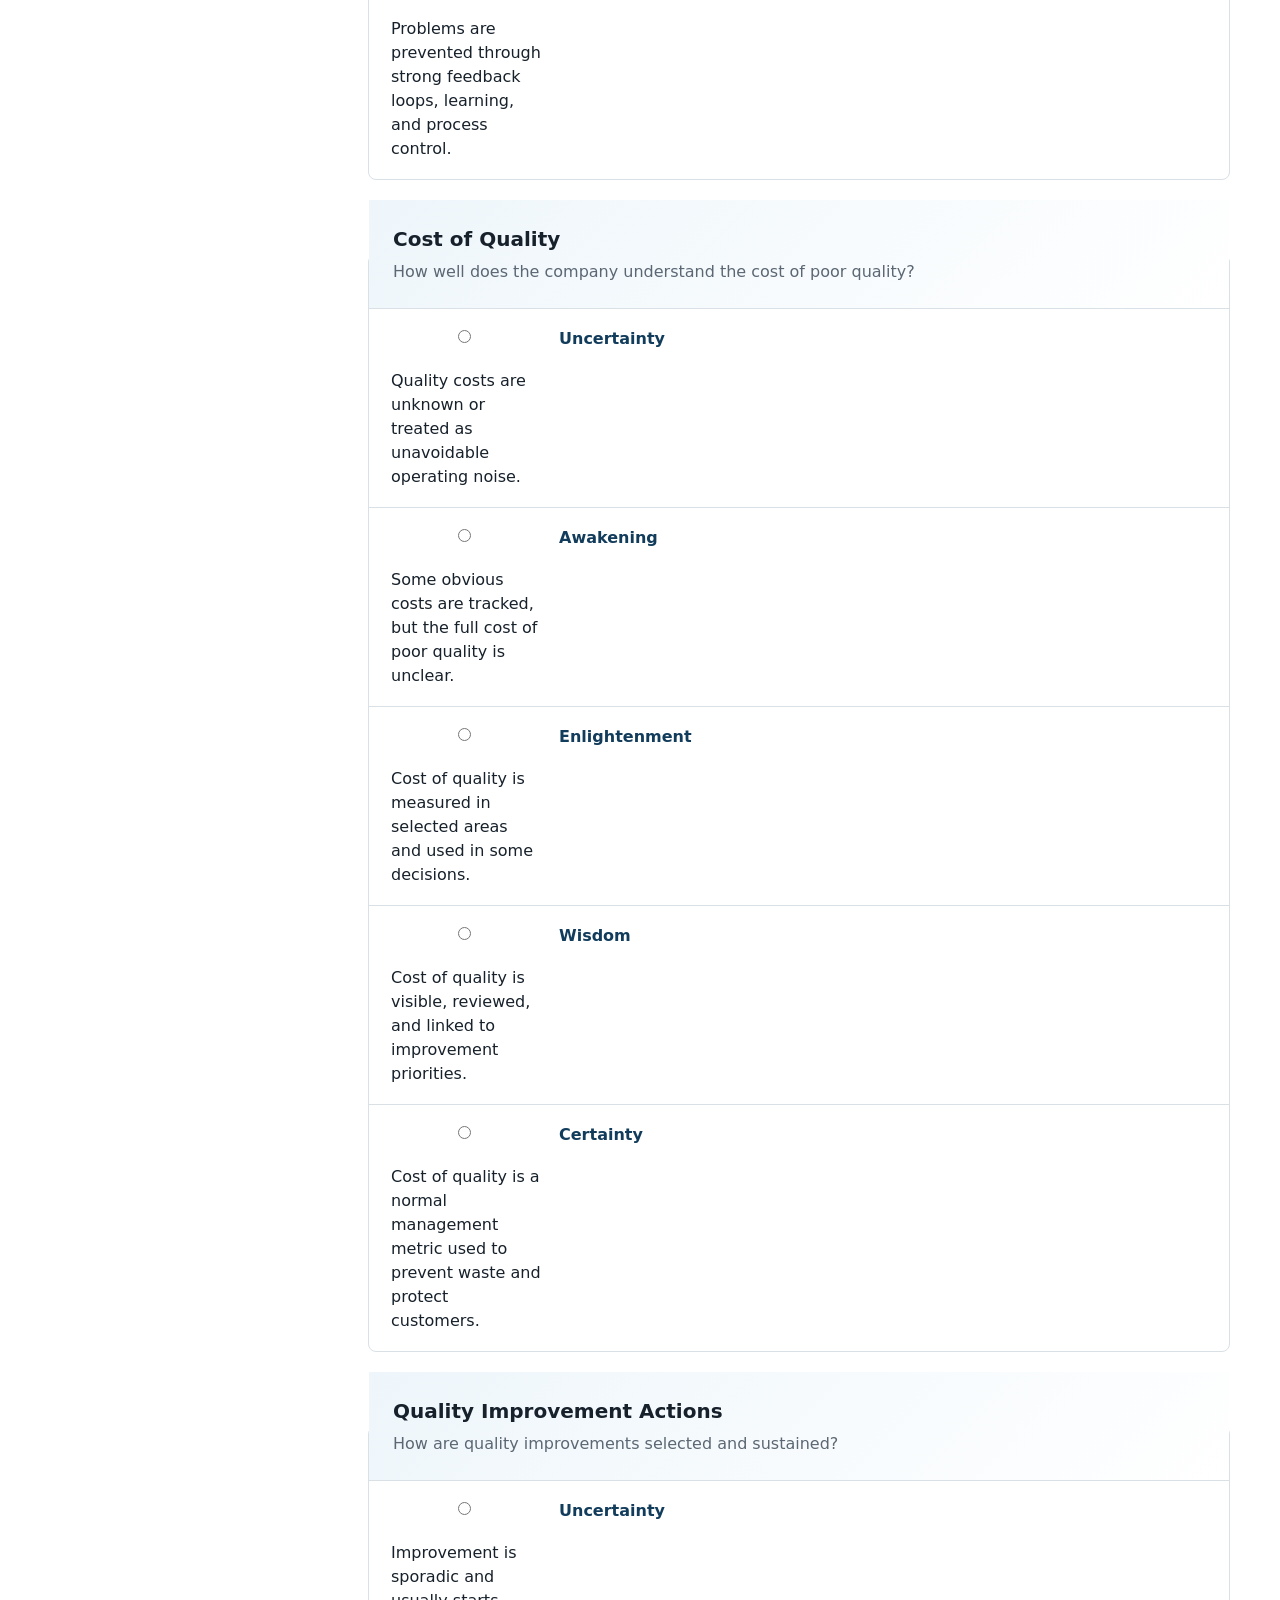
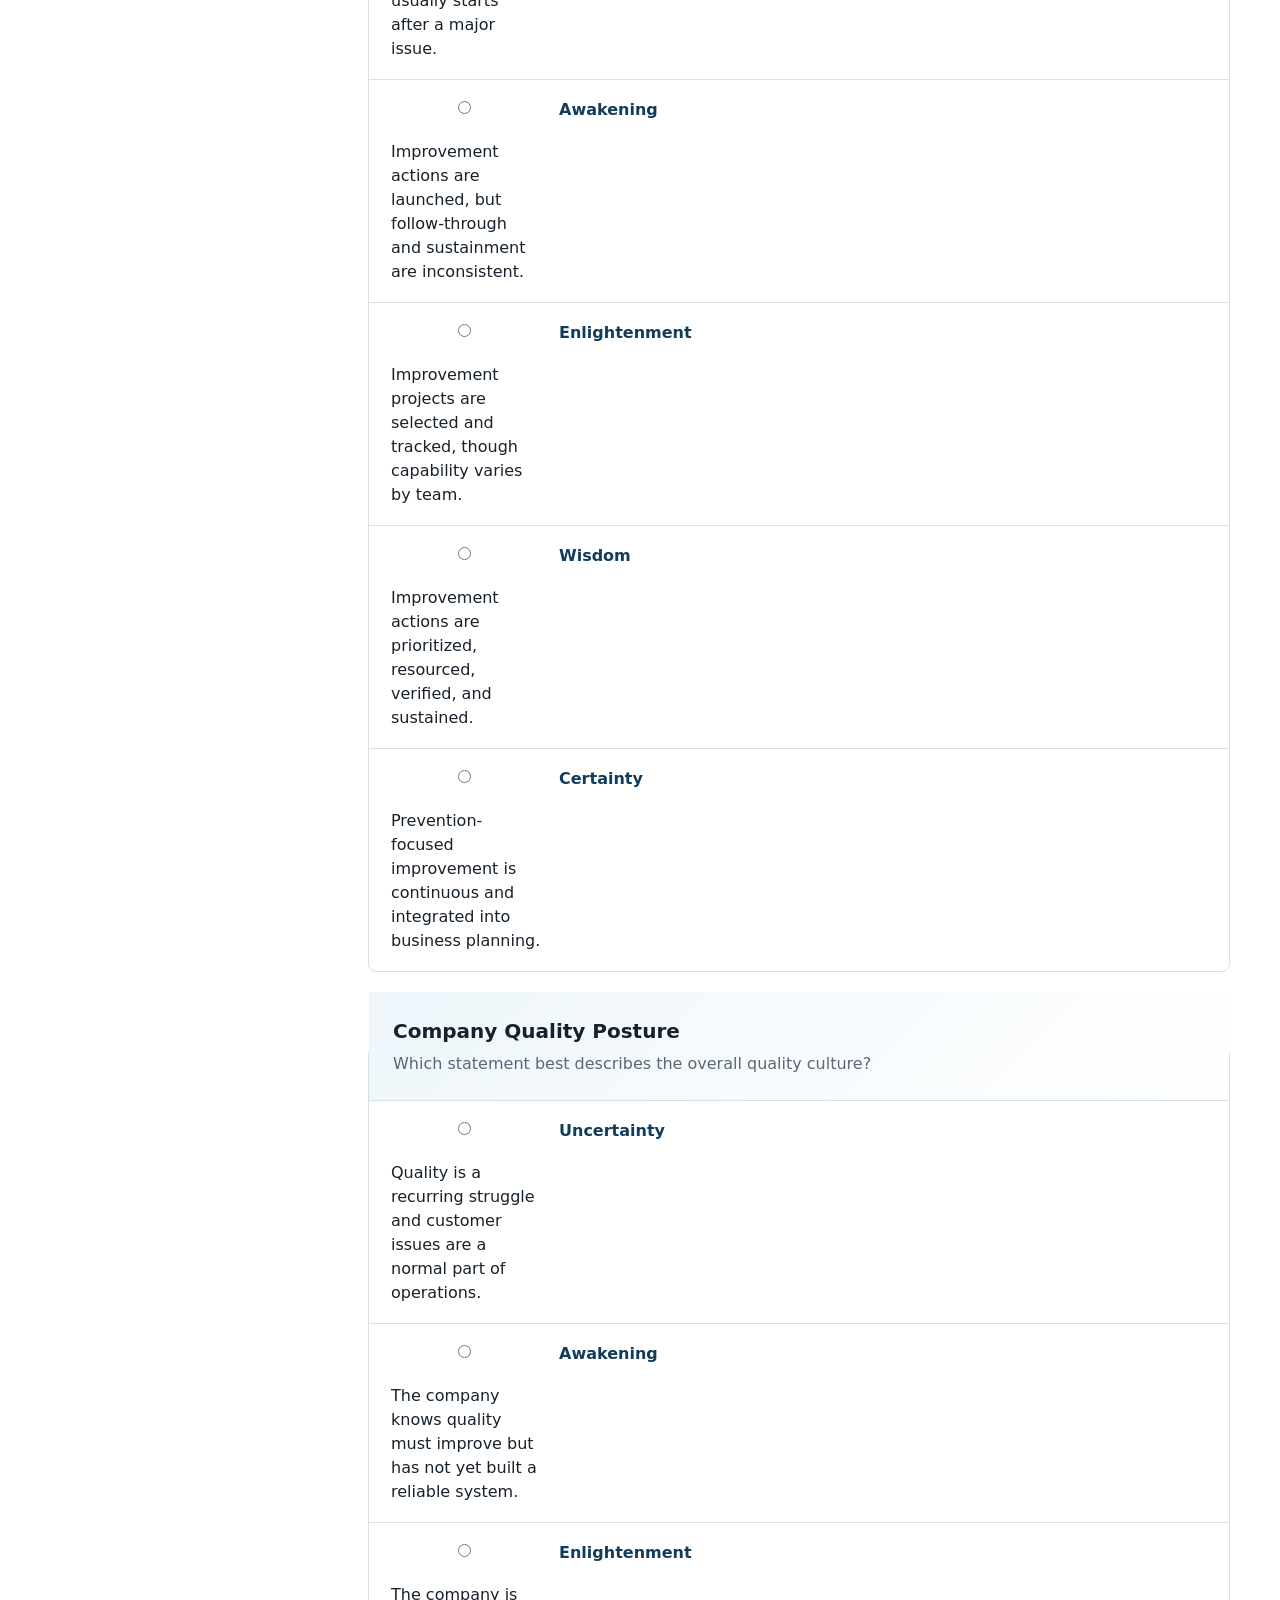
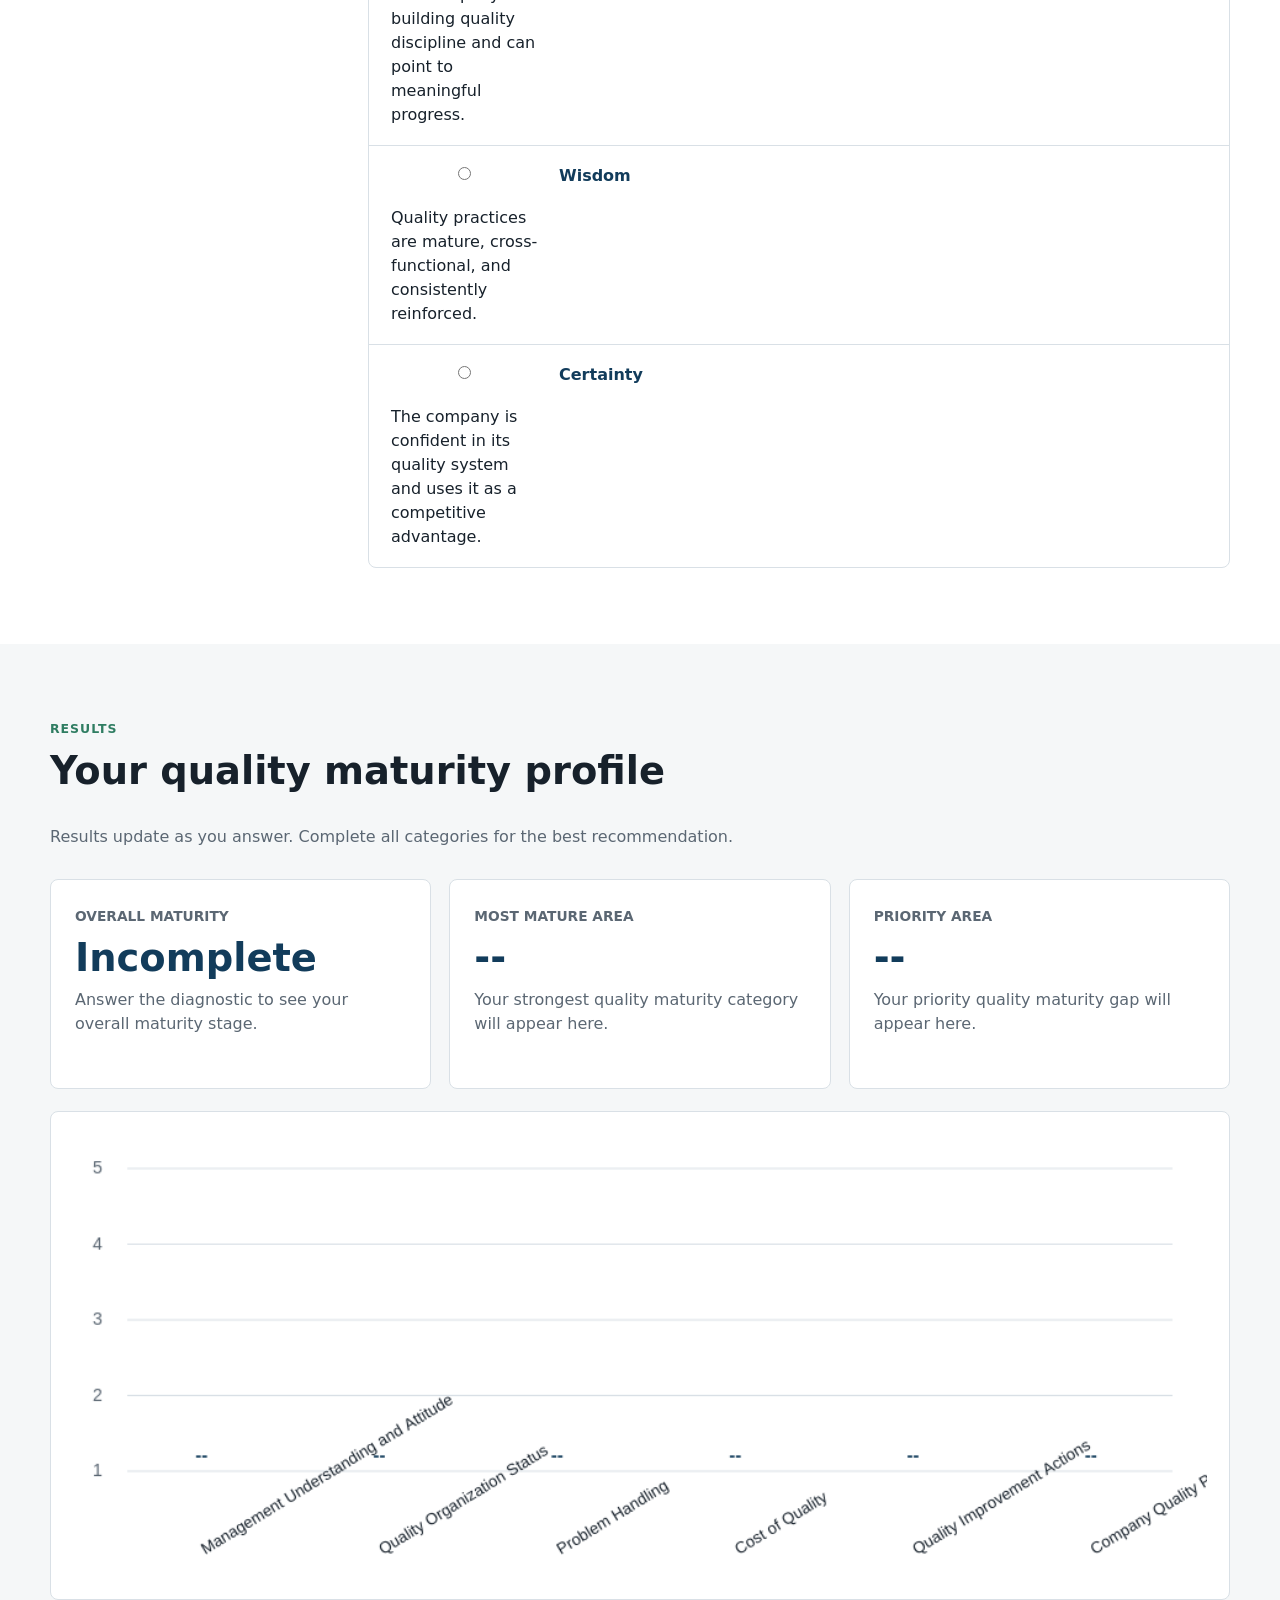
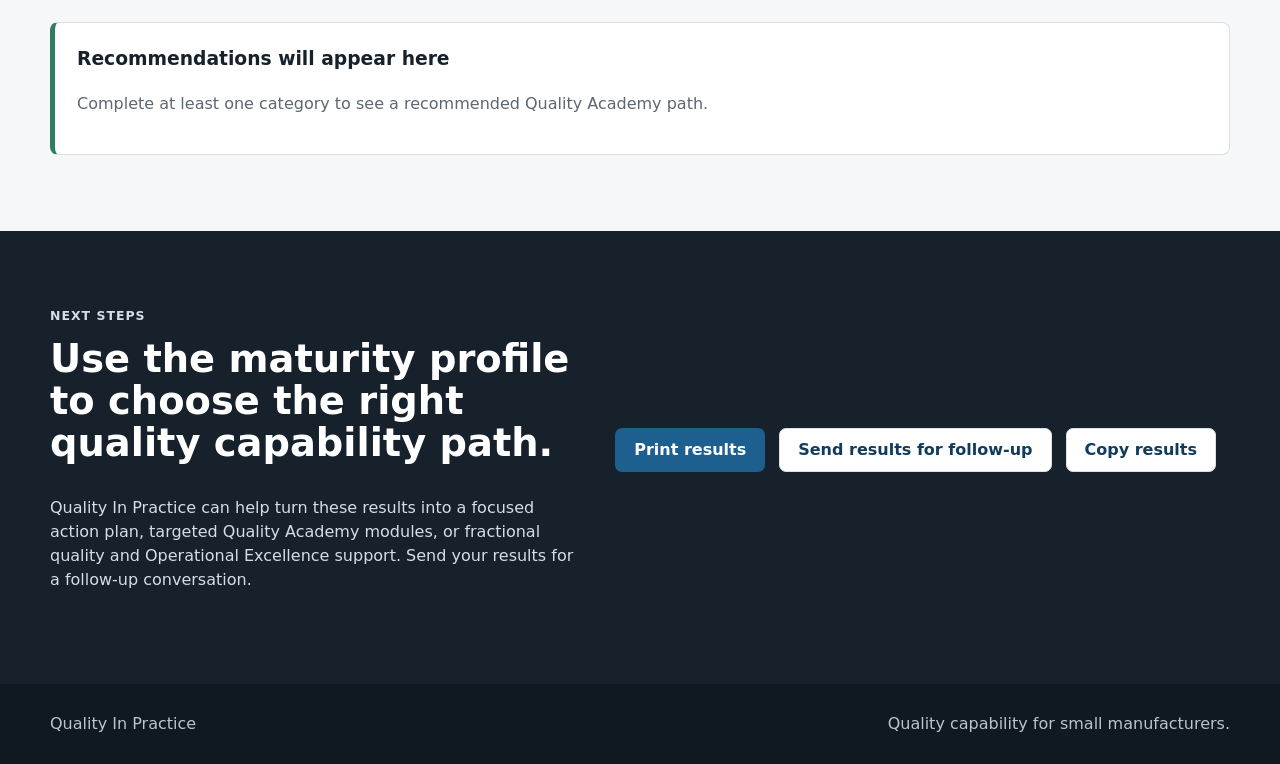
==== commit 12b560e7: "Add company name field to diagnostic" ====
--- a/index.html
+++ b/index.html
@@ -6,6 +6,29 @@
   <title>Quality Diagnostic | Quality In Practice</title>
   <meta name="description" content="A Crosby-inspired quality maturity diagnostic for small manufacturers.">
   <link rel="stylesheet" href="styles.css">
+  <style>
+    .company-entry {
+      padding: 20px;
+      border: 1px solid var(--line);
+      border-radius: 8px;
+      background: var(--white);
+    }
+    .company-entry label {
+      display: block;
+      margin-bottom: 8px;
+      color: var(--ink);
+      font-weight: 800;
+    }
+    .company-entry input {
+      width: 100%;
+      box-sizing: border-box;
+      border: 1px solid var(--line);
+      border-radius: 6px;
+      padding: 12px 14px;
+      color: var(--ink);
+      font: inherit;
+    }
+  </style>
 </head>
 <body>
   <header>
@@ -52,7 +75,12 @@
         <p id="answeredText">0 of 6 categories answered.</p>
         <button class="button secondary full" id="reset" type="button">Reset</button>
       </aside>
-      <form id="form" class="questions"></form>
+      <form id="form" class="questions">
+        <div class="company-entry">
+          <label for="companyName">Company name</label>
+          <input id="companyName" name="companyName" type="text" autocomplete="organization" placeholder="Enter company name">
+        </div>
+      </form>
     </section>
 
     <section class="results" id="results" aria-live="polite">
@@ -106,5 +134,48 @@
 
   <script src="quality-data.js"></script>
   <script src="app.js"></script>
+  <script>
+    (function () {
+      const input = document.getElementById("companyName");
+      const link = document.getElementById("email");
+      const copy = document.getElementById("copy");
+      const form = document.getElementById("form");
+      const sample = document.getElementById("sample");
+      const storageKey = "qip-quality-company-v1";
+
+      function resultBody() {
+        const href = link.href || "";
+        const query = href.includes("?") ? href.slice(href.indexOf("?") + 1) : "";
+        const params = new URLSearchParams(query);
+        return params.get("body") || "";
+      }
+
+      function patchResults() {
+        const companyLine = `Company name: ${input.value.trim() || "Not provided"}`;
+        localStorage.setItem(storageKey, input.value.trim());
+        if (!link.href.startsWith("mailto:")) return;
+        const base = link.href.split("?")[0];
+        const params = new URLSearchParams(link.href.includes("?") ? link.href.slice(link.href.indexOf("?") + 1) : "");
+        const body = params.get("body") || "";
+        const nextBody = body.includes("Company name:")
+          ? body.replace(/Company name:.*(\n|$)/, `${companyLine}\n`)
+          : body.replace(/\n\n/, `\n\n${companyLine}\n\n`);
+        params.set("body", nextBody || companyLine);
+        link.href = `${base}?${params.toString()}`;
+      }
+
+      input.value = localStorage.getItem(storageKey) || "";
+      input.addEventListener("input", patchResults);
+      form.addEventListener("change", () => setTimeout(patchResults, 0));
+      sample.addEventListener("click", () => setTimeout(patchResults, 50));
+      copy.addEventListener("click", () => {
+        setTimeout(() => {
+          const body = resultBody();
+          if (body && navigator.clipboard) navigator.clipboard.writeText(body);
+        }, 50);
+      });
+      setTimeout(patchResults, 0);
+    })();
+  </script>
 </body>
 </html>
--- a/styles.css
+++ b/styles.css
@@ -36,6 +36,7 @@
   backdrop-filter: blur(12px);
 }
 .brand, nav, .actions { display: flex; align-items: center; gap: 14px; }
+.actions { flex-wrap: wrap; }
 .brand { text-decoration: none; }
 .brand span {
   width: 42px;
@@ -190,6 +191,7 @@
   background: var(--ink);
 }
 .next p { color: #d3dee7; }
+.send-status { width: 100%; margin: 2px 0 0; color: #d3dee7; font-size: .92rem; }
 footer {
   display: flex;
   justify-content: space-between;
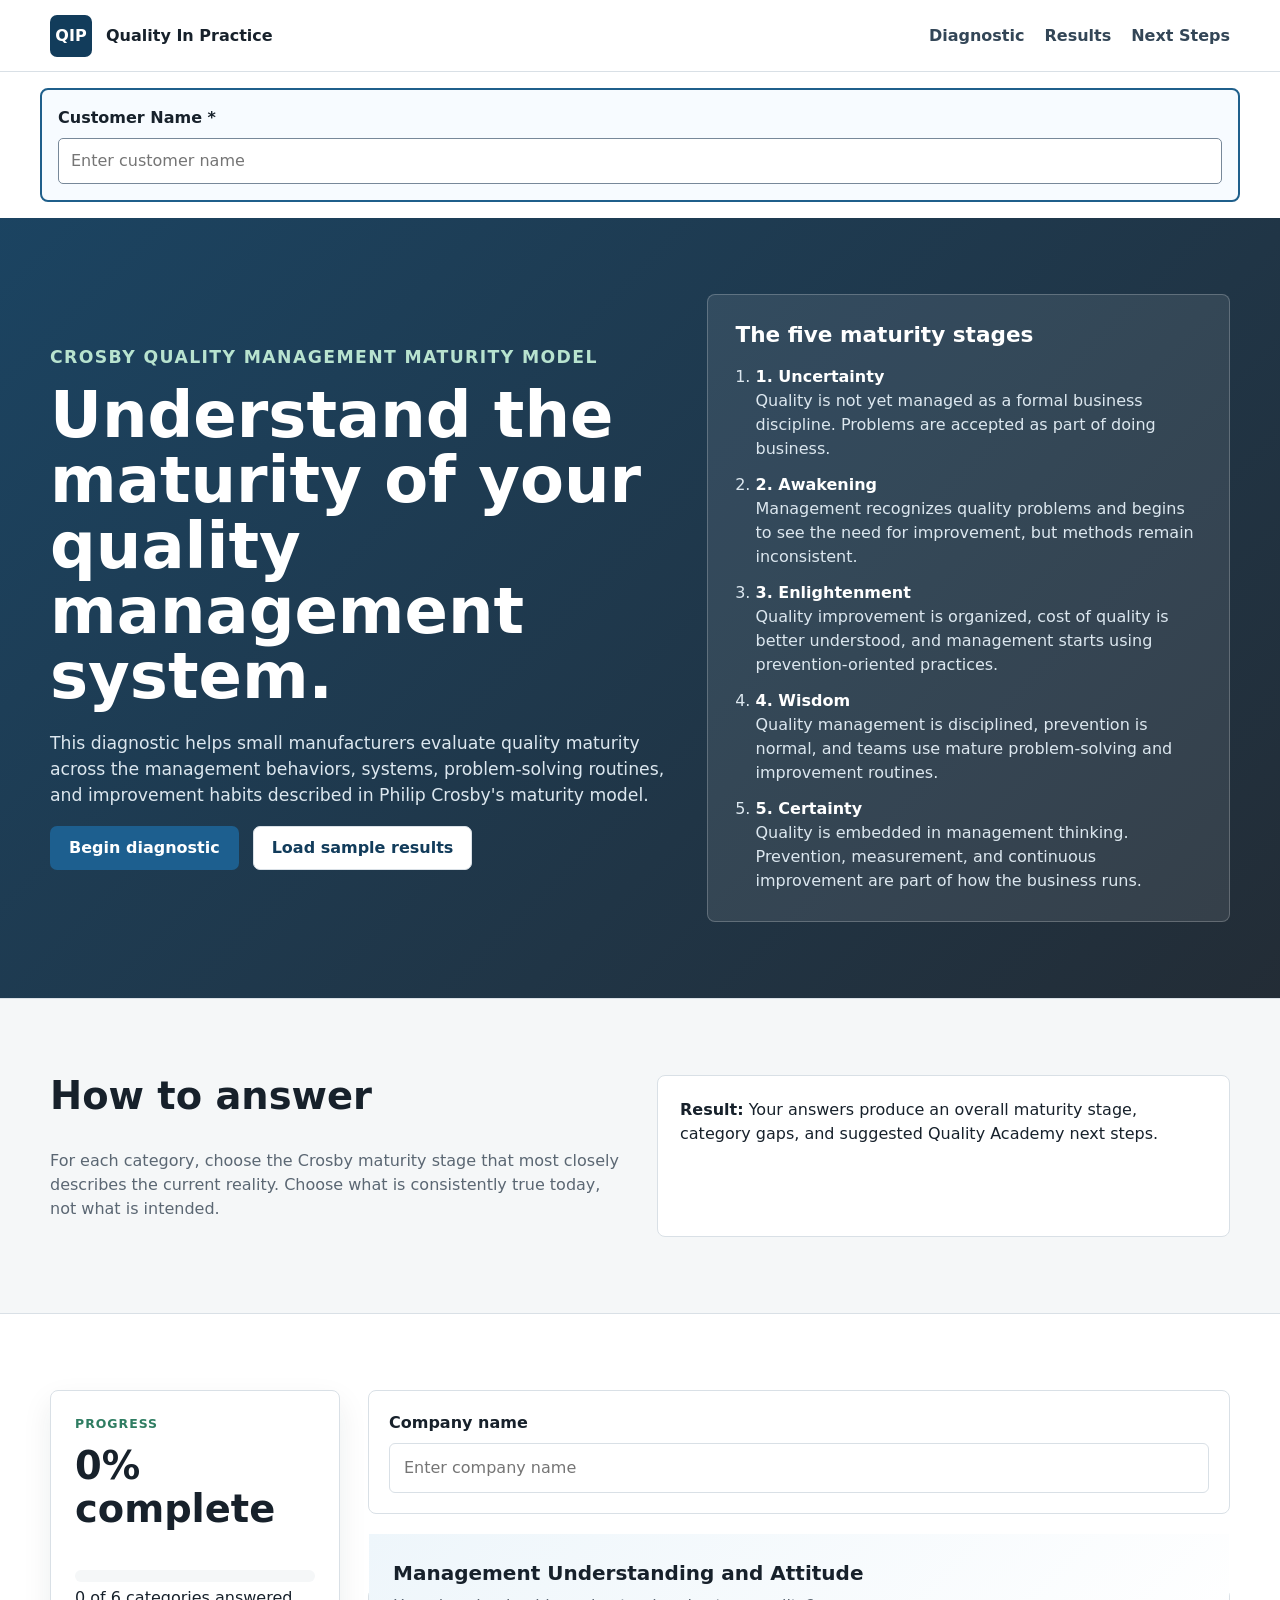
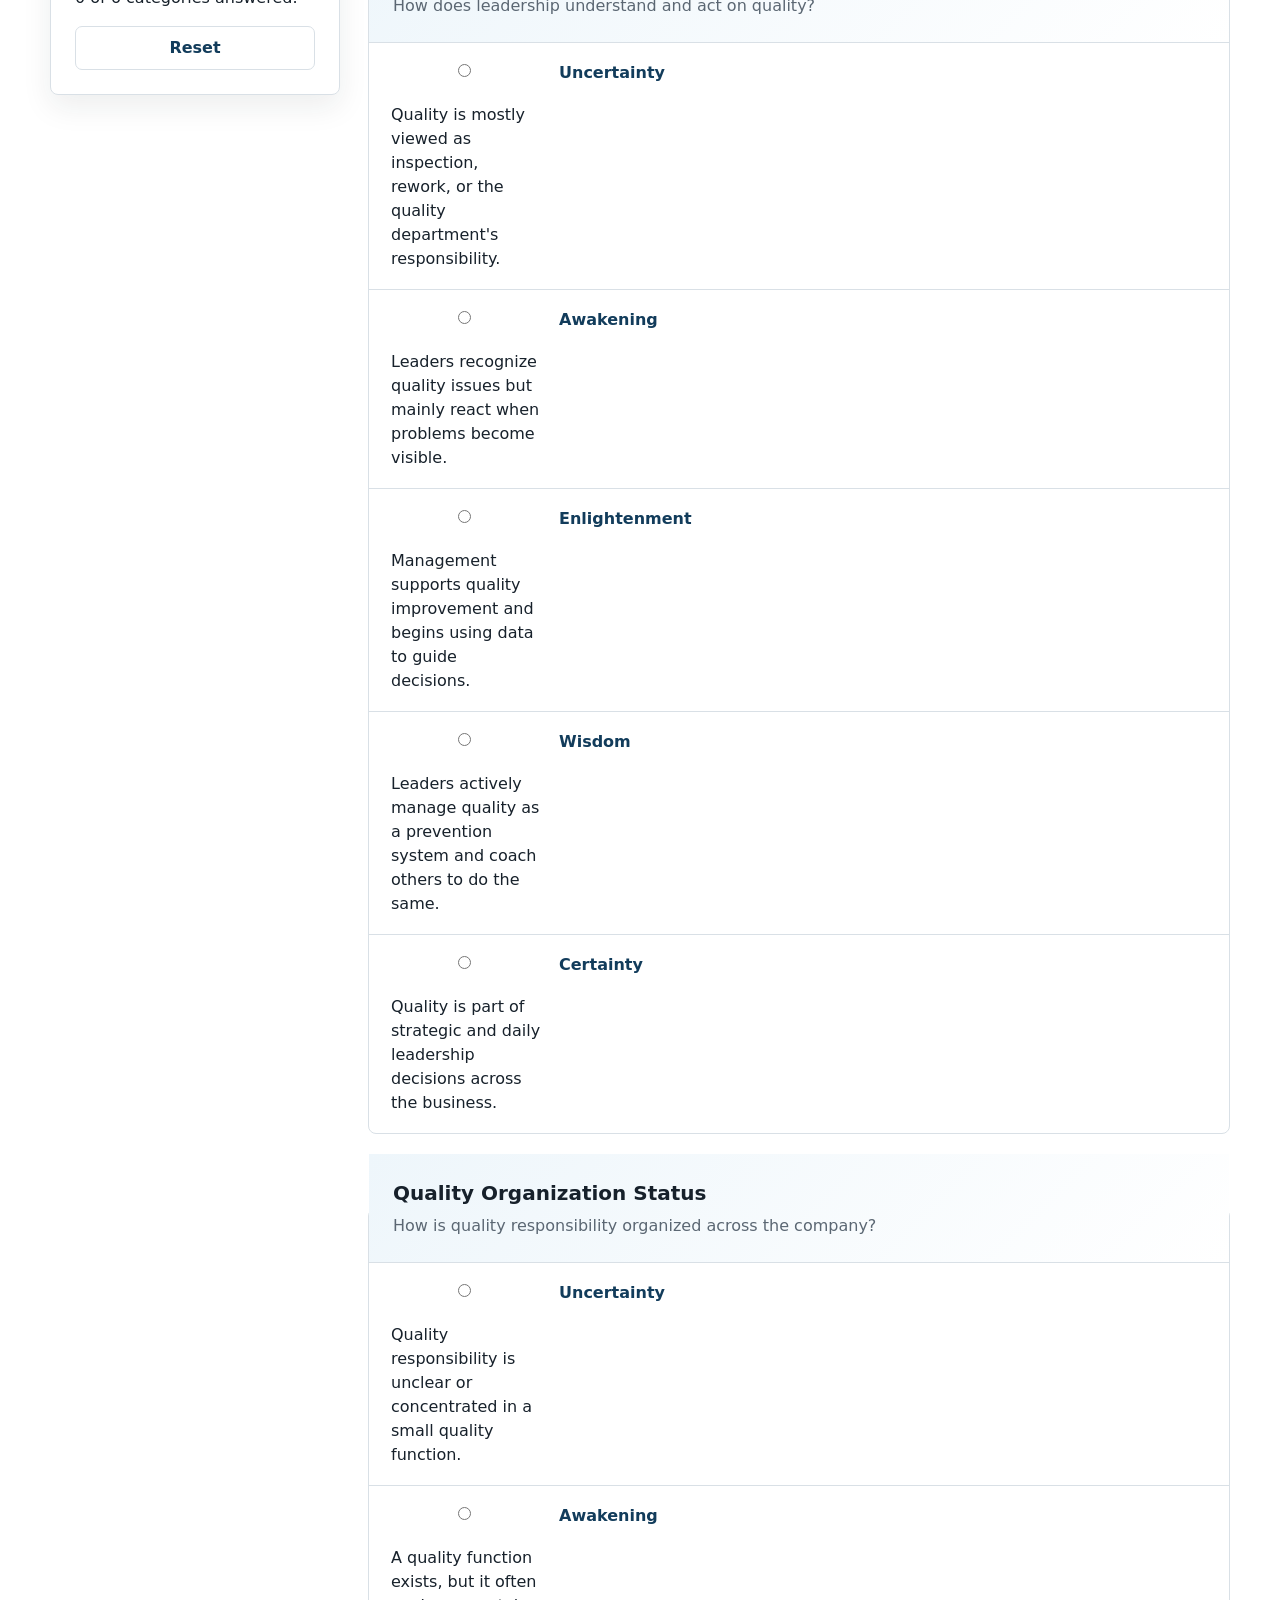
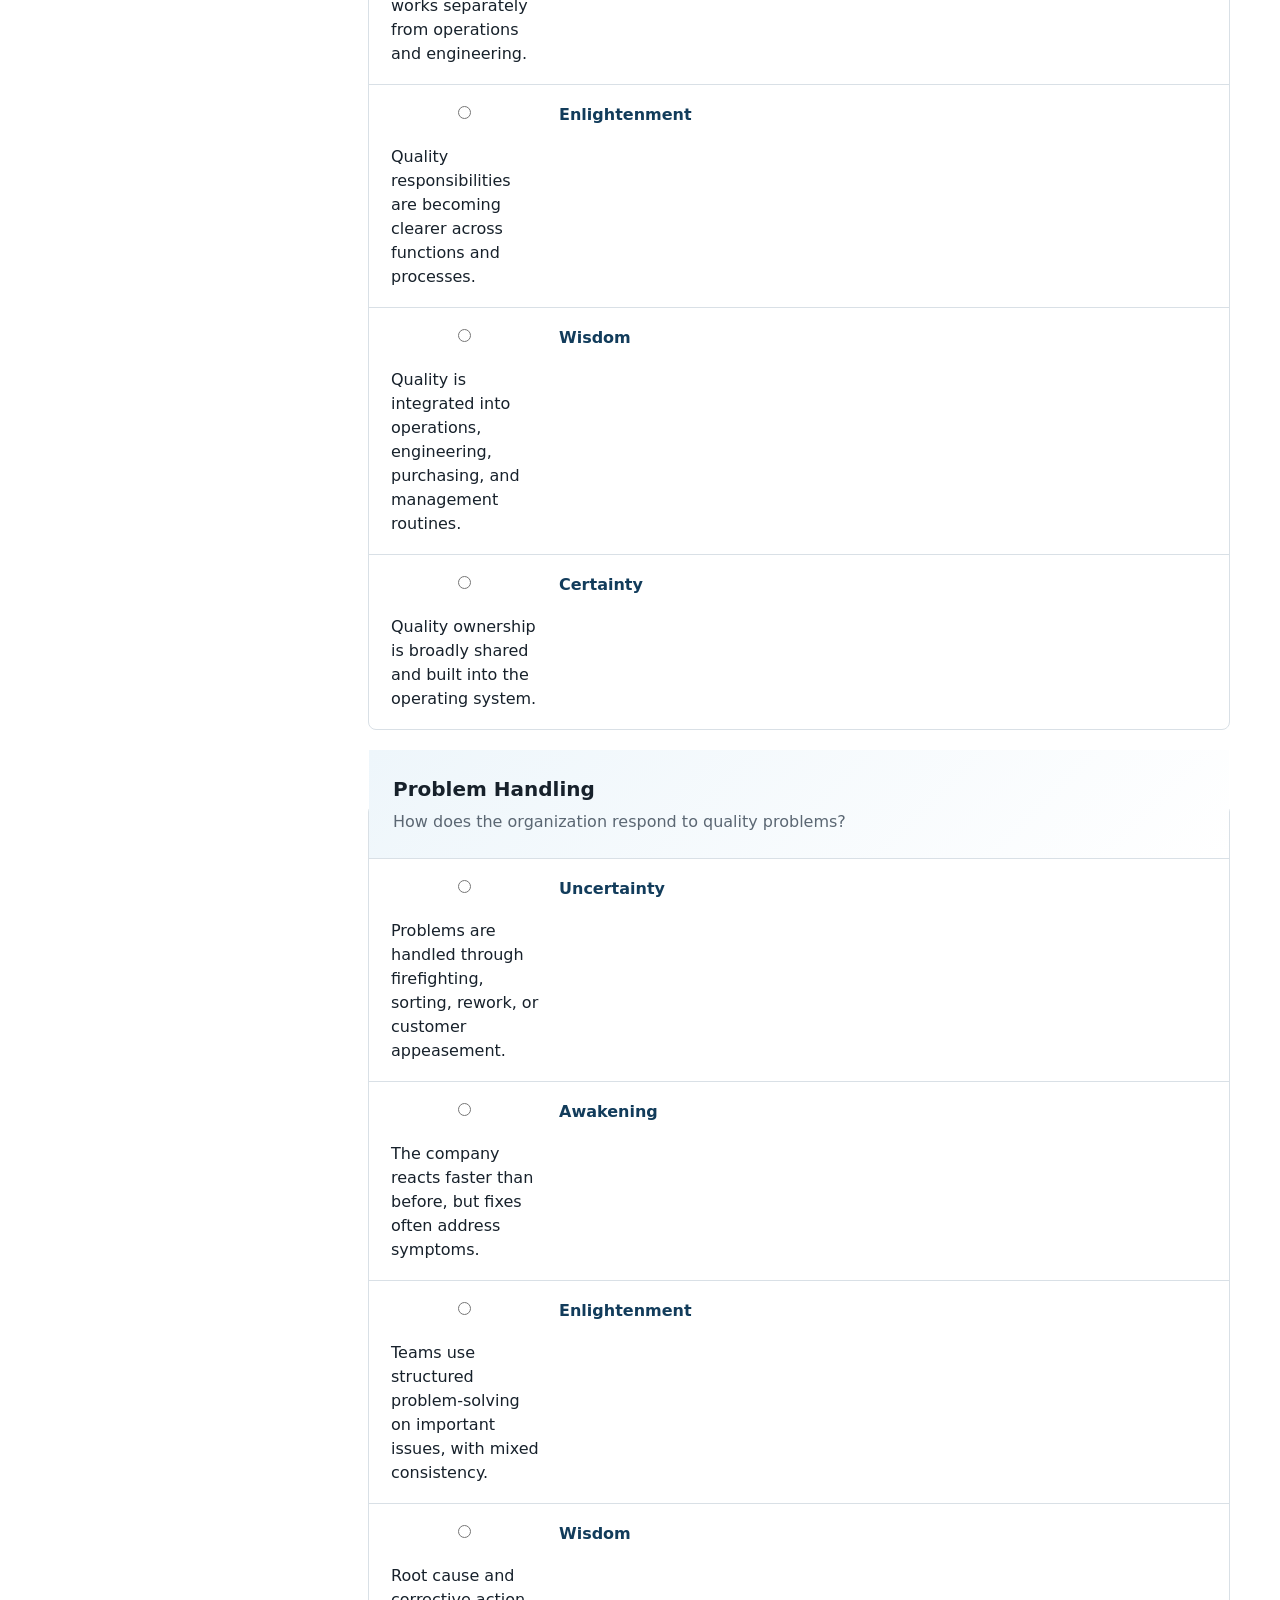
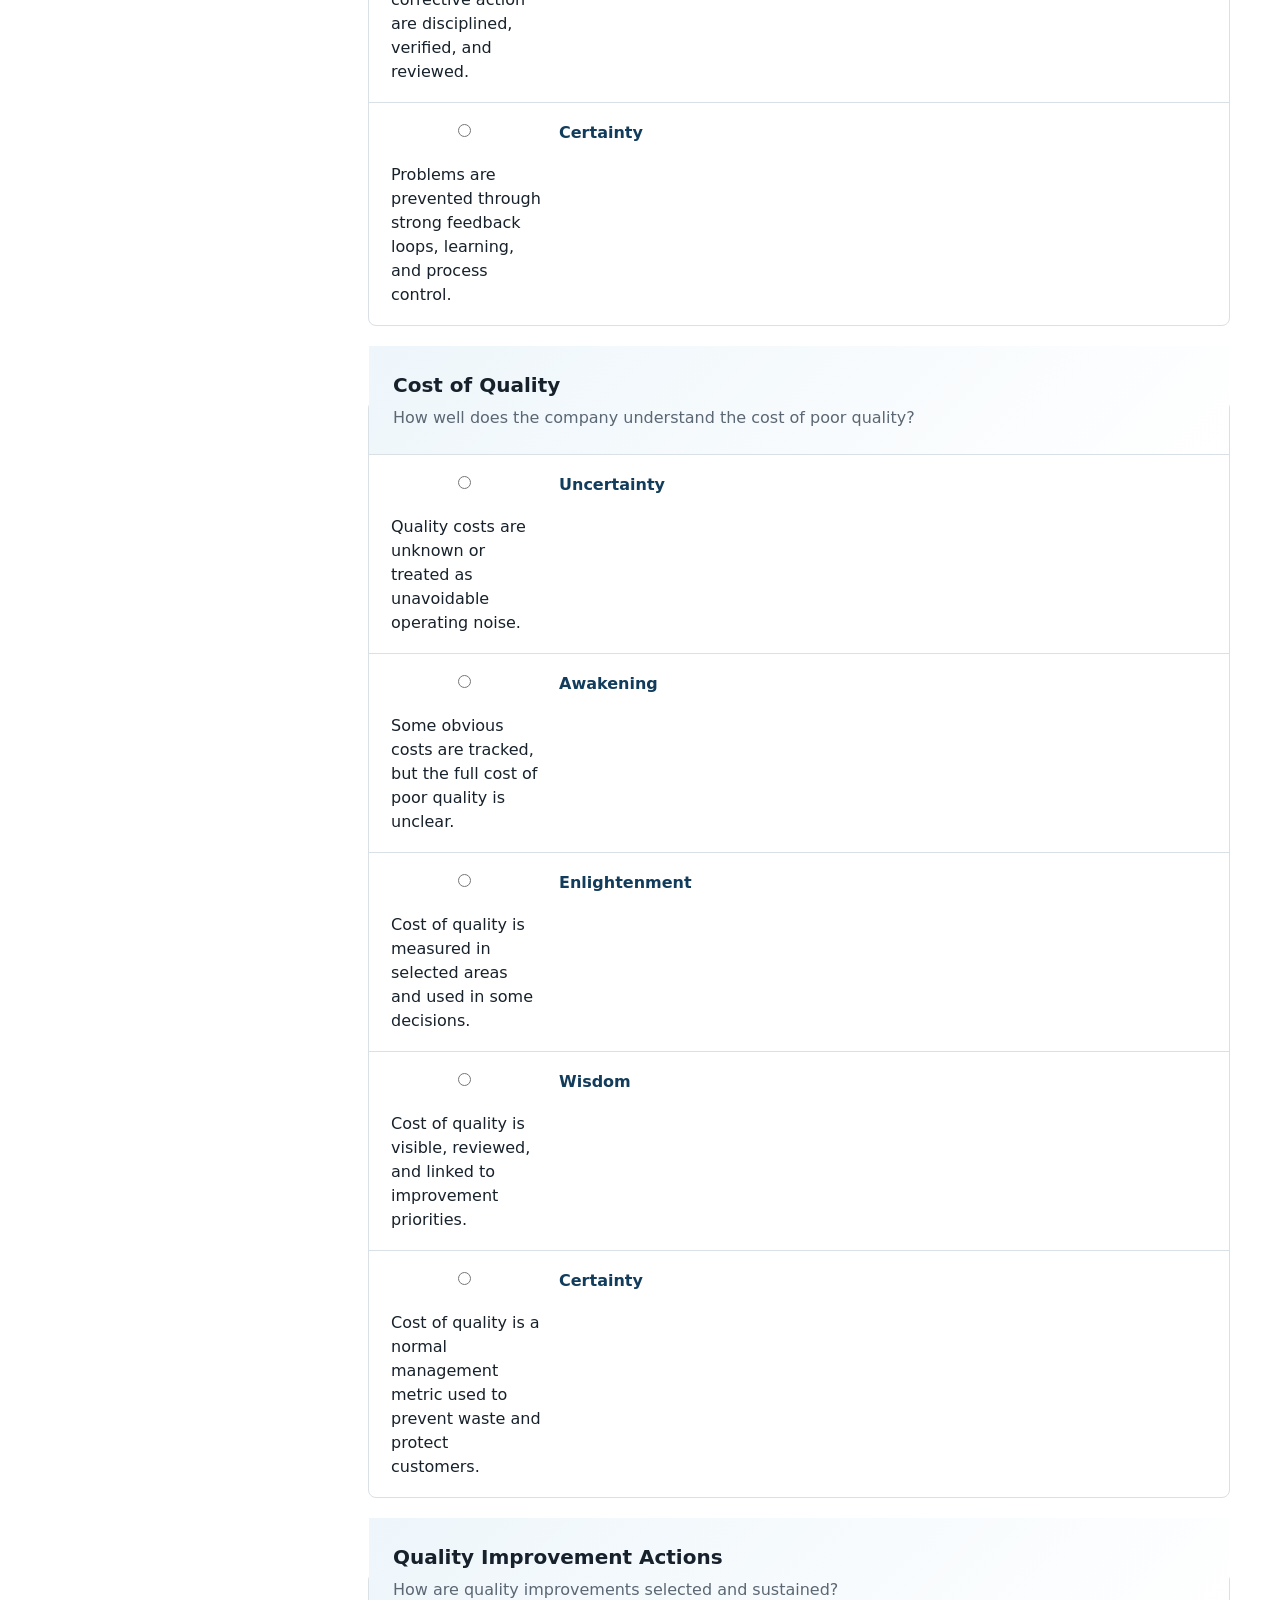
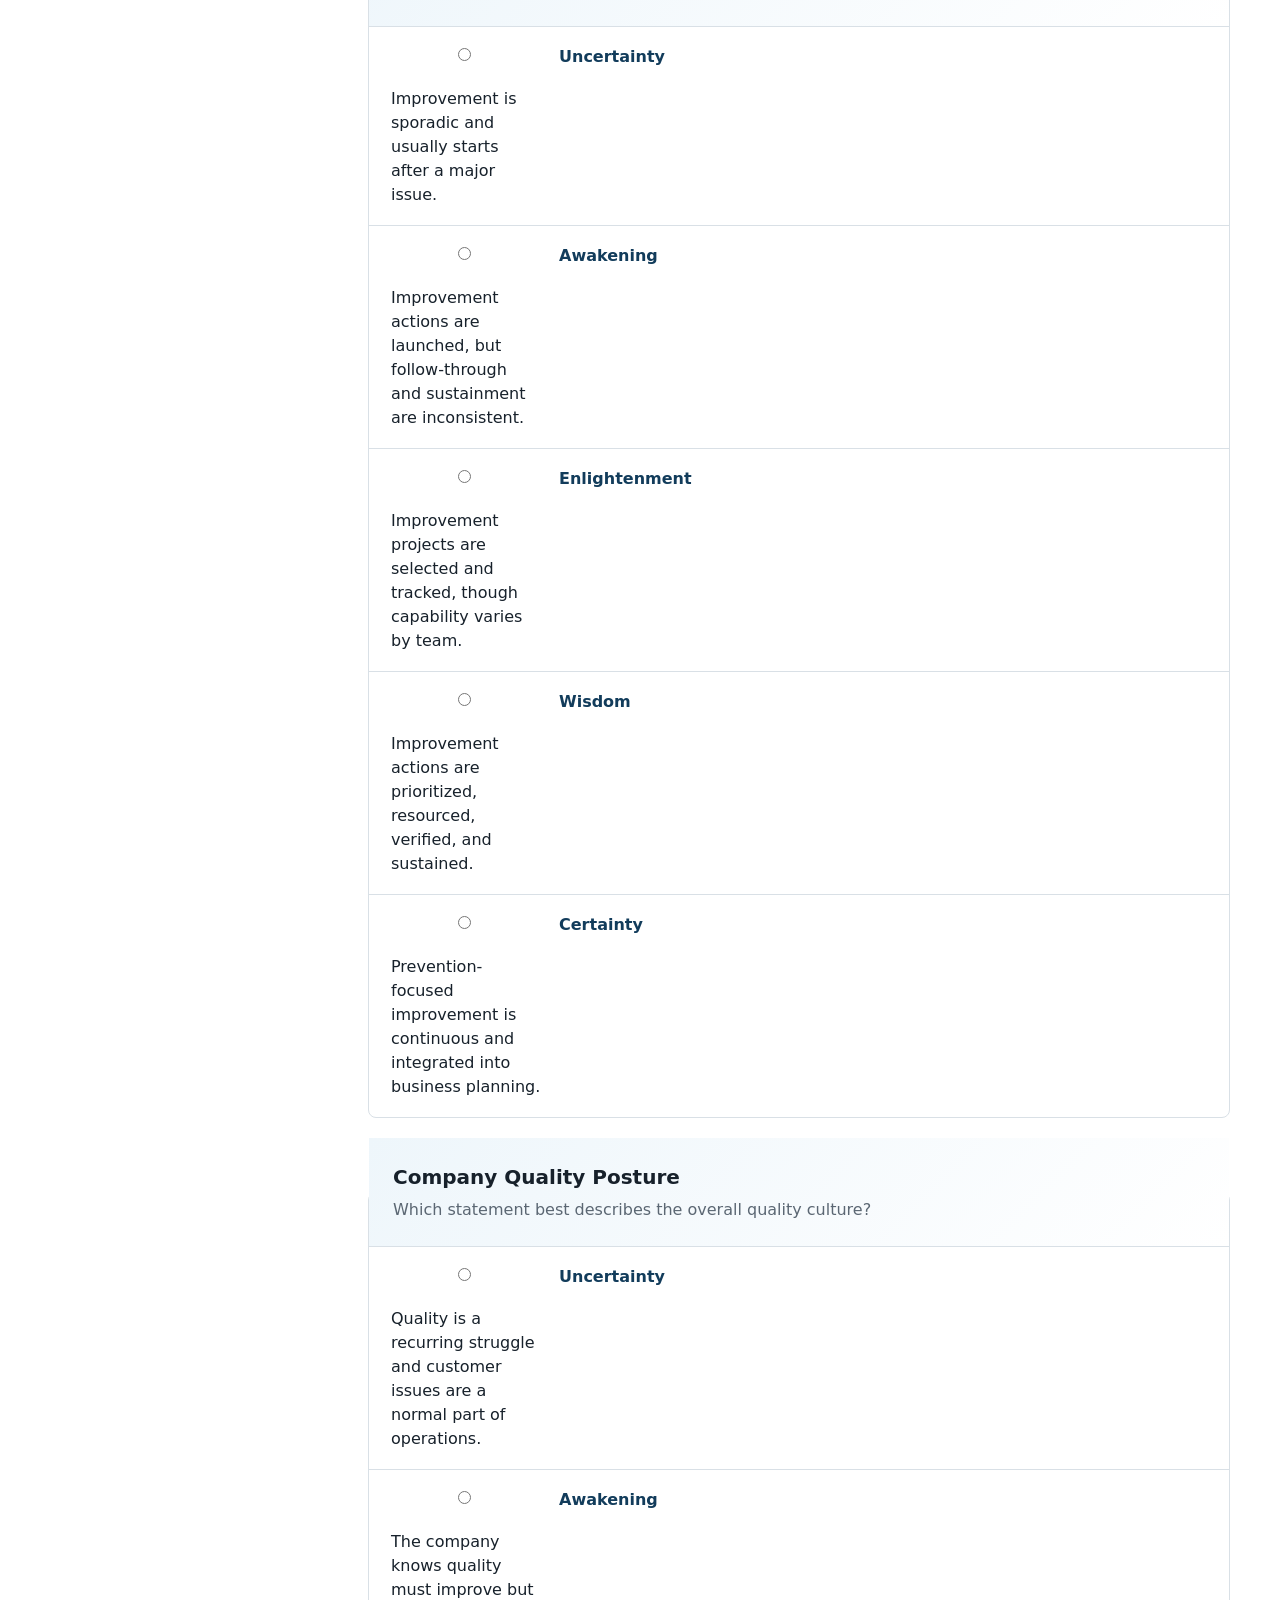
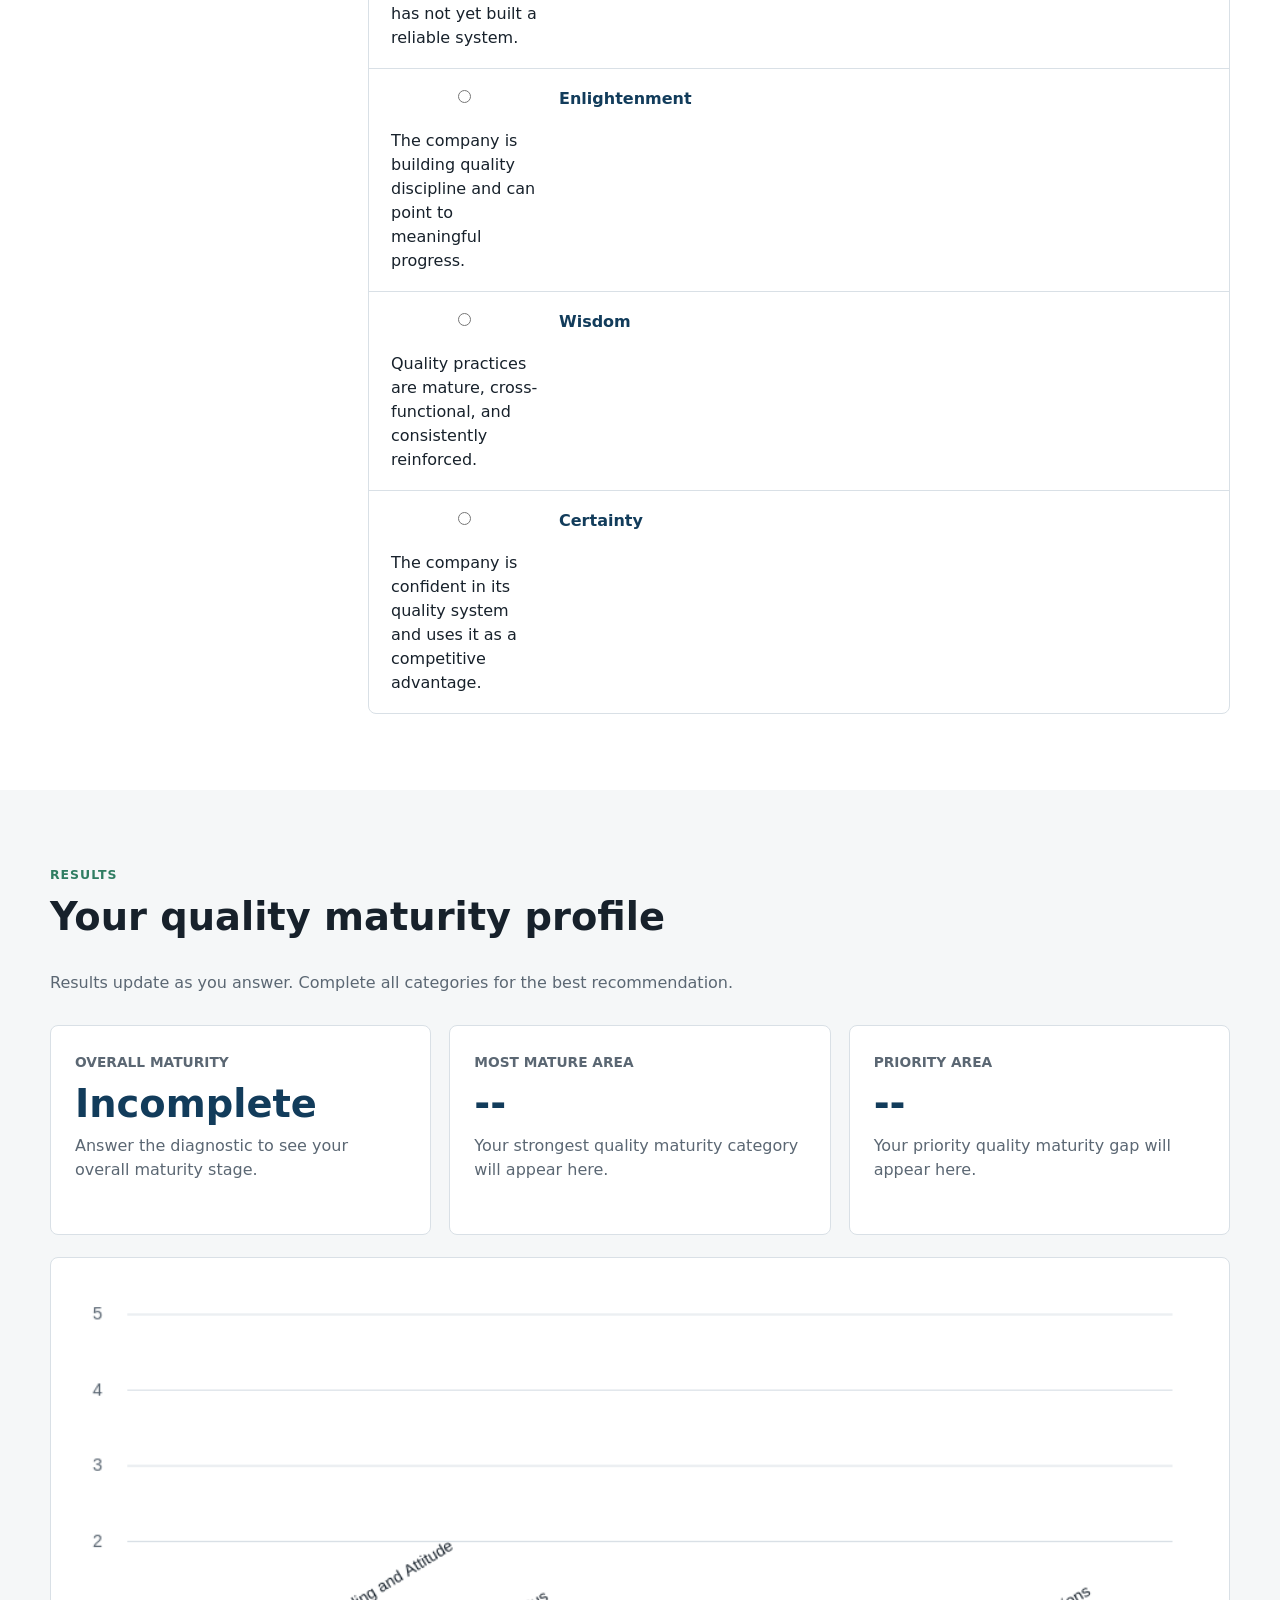
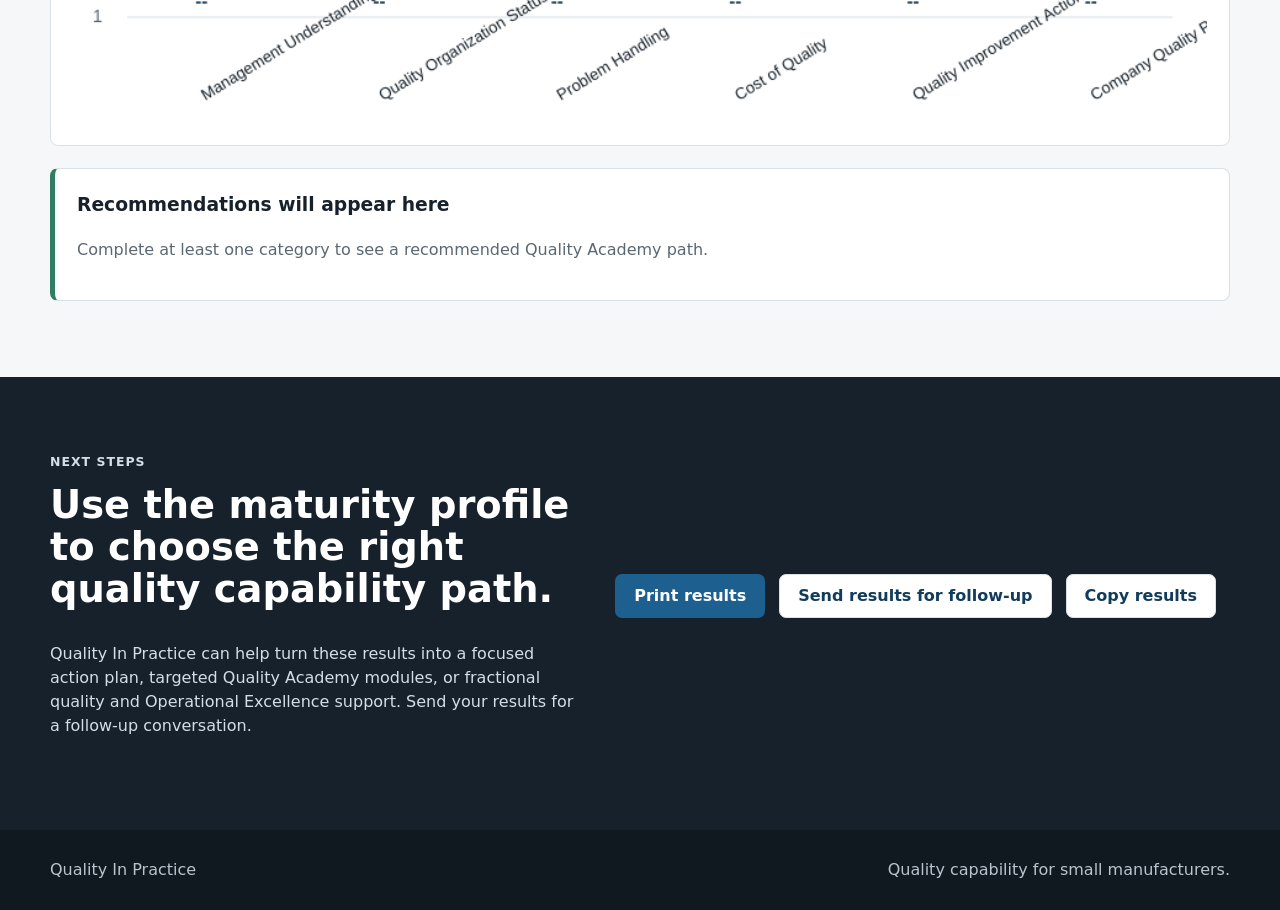
==== commit 11a5cb25: "Require customer name and load completion mailer" ====
--- a/index.html
+++ b/index.html
@@ -177,5 +177,6 @@
       setTimeout(patchResults, 0);
     })();
   </script>
+  <script src="./completion-mailer.js" data-tool-name="Quality Diagnostic"></script>
 </body>
 </html>
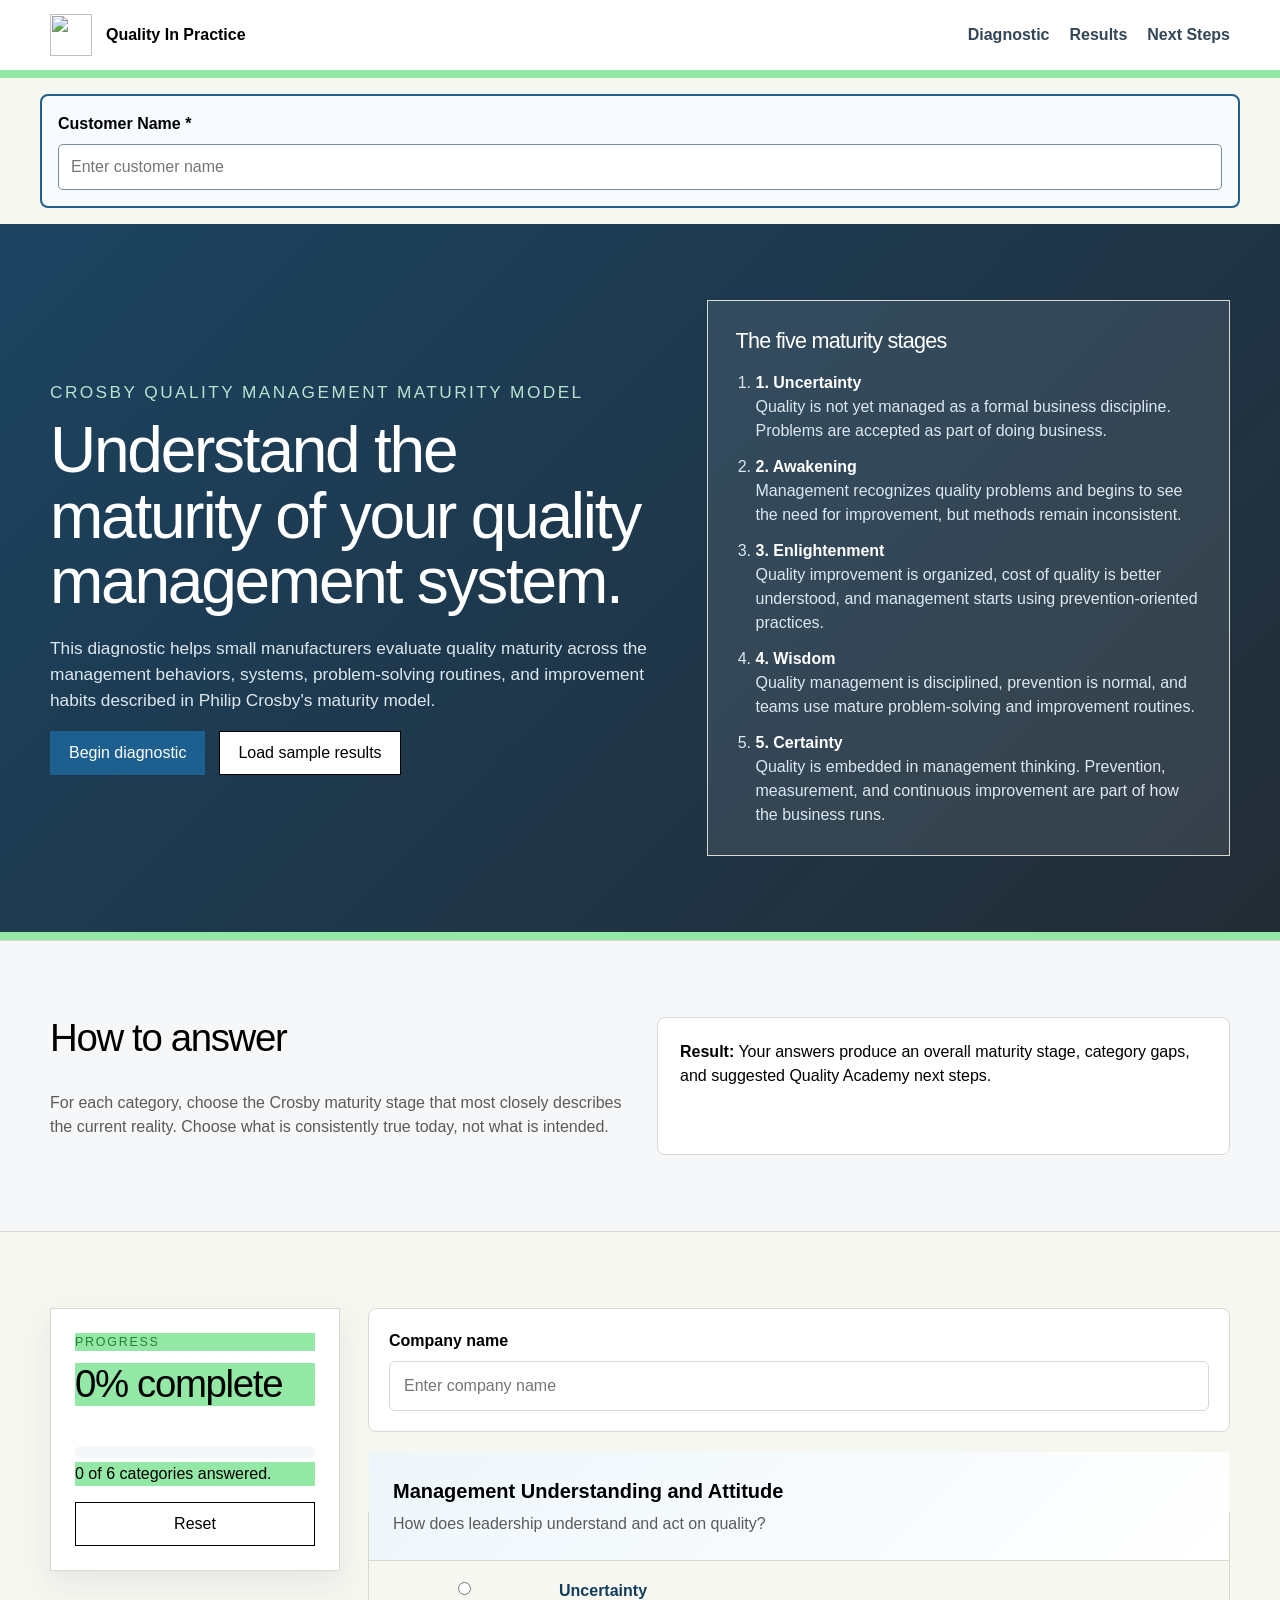
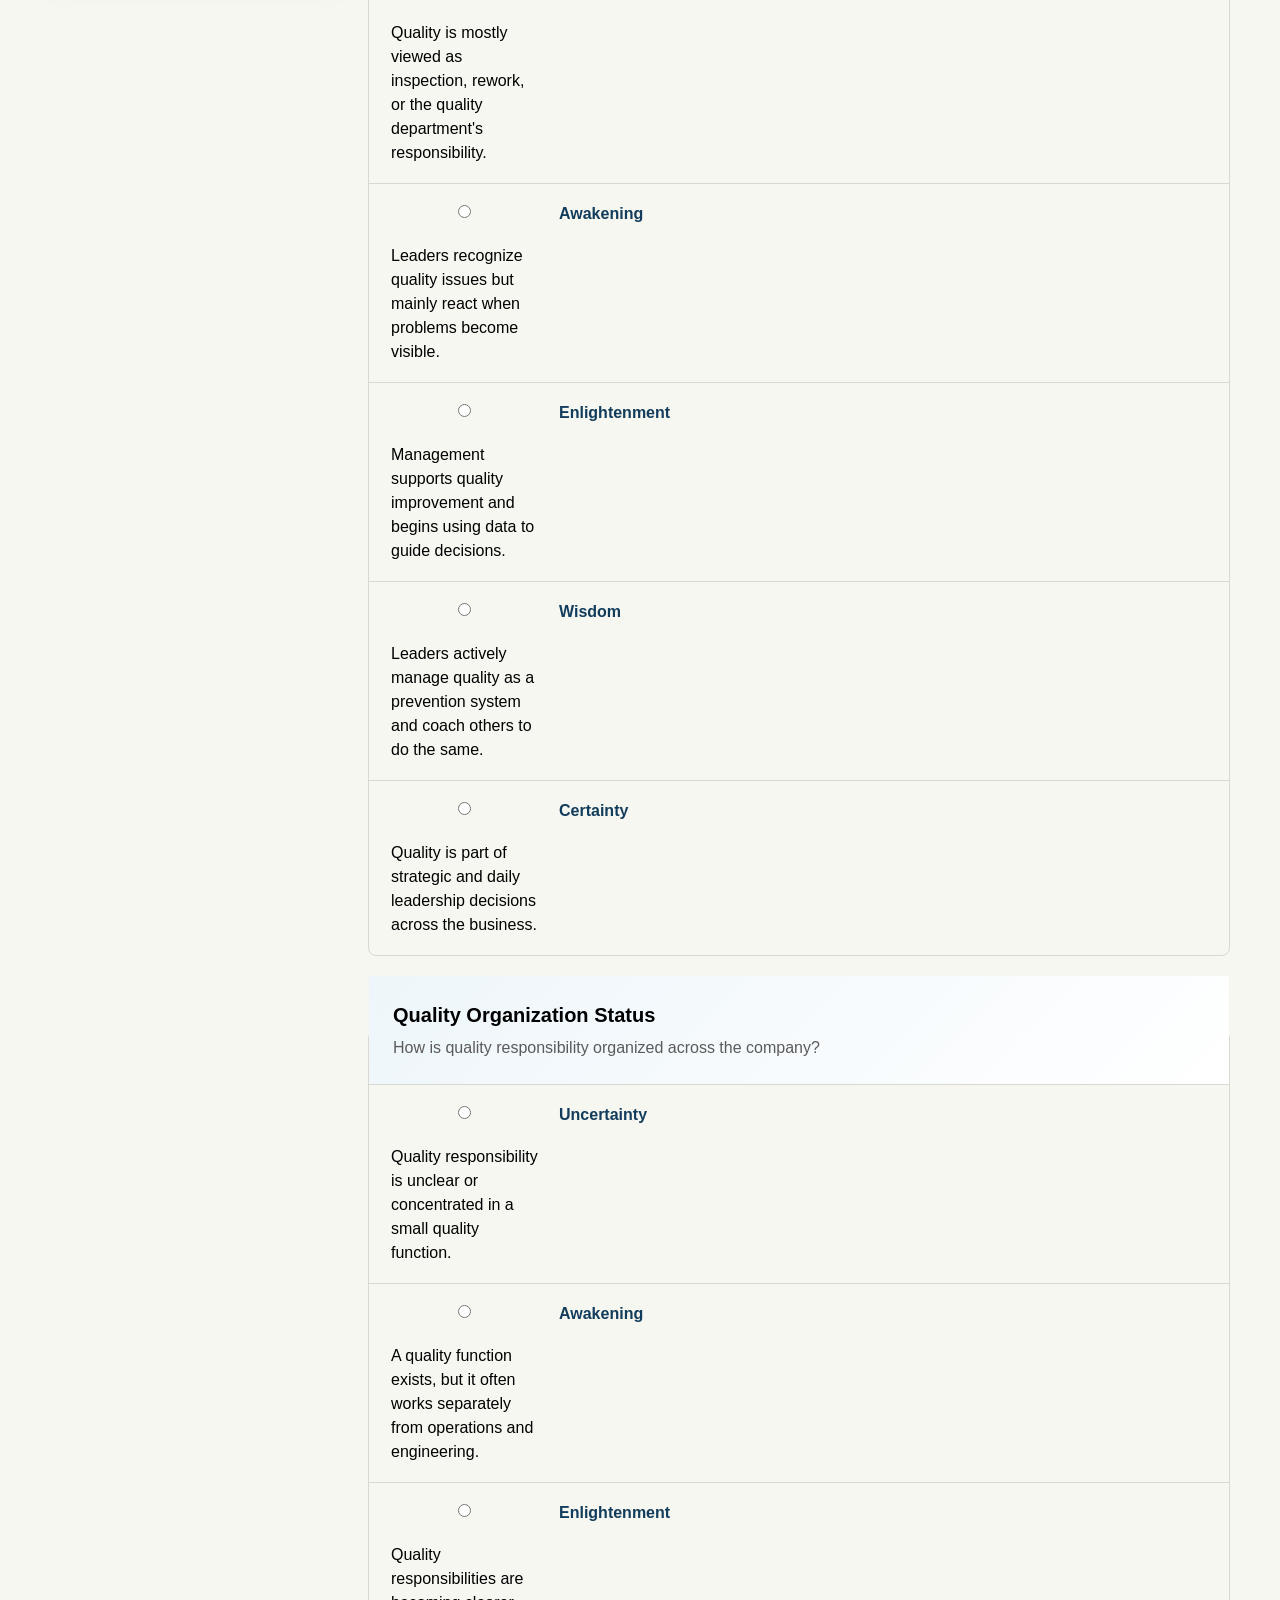
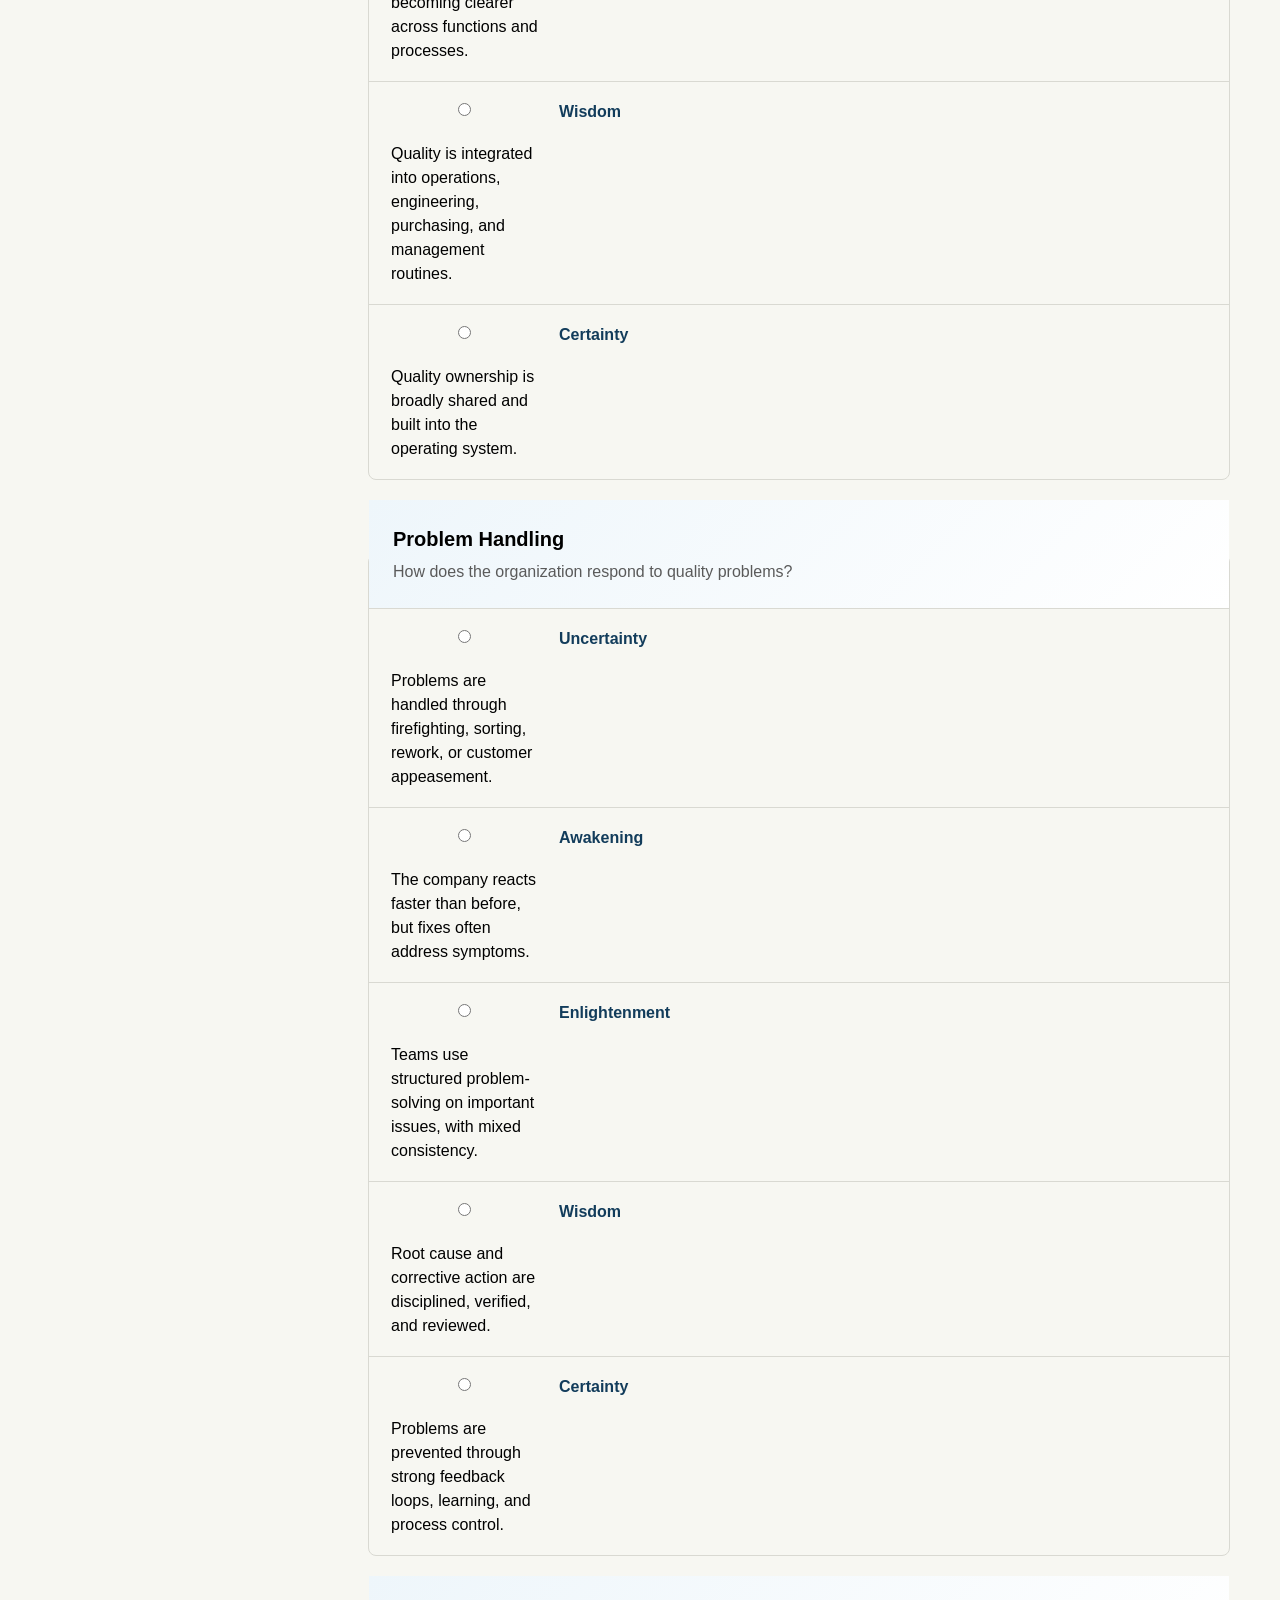
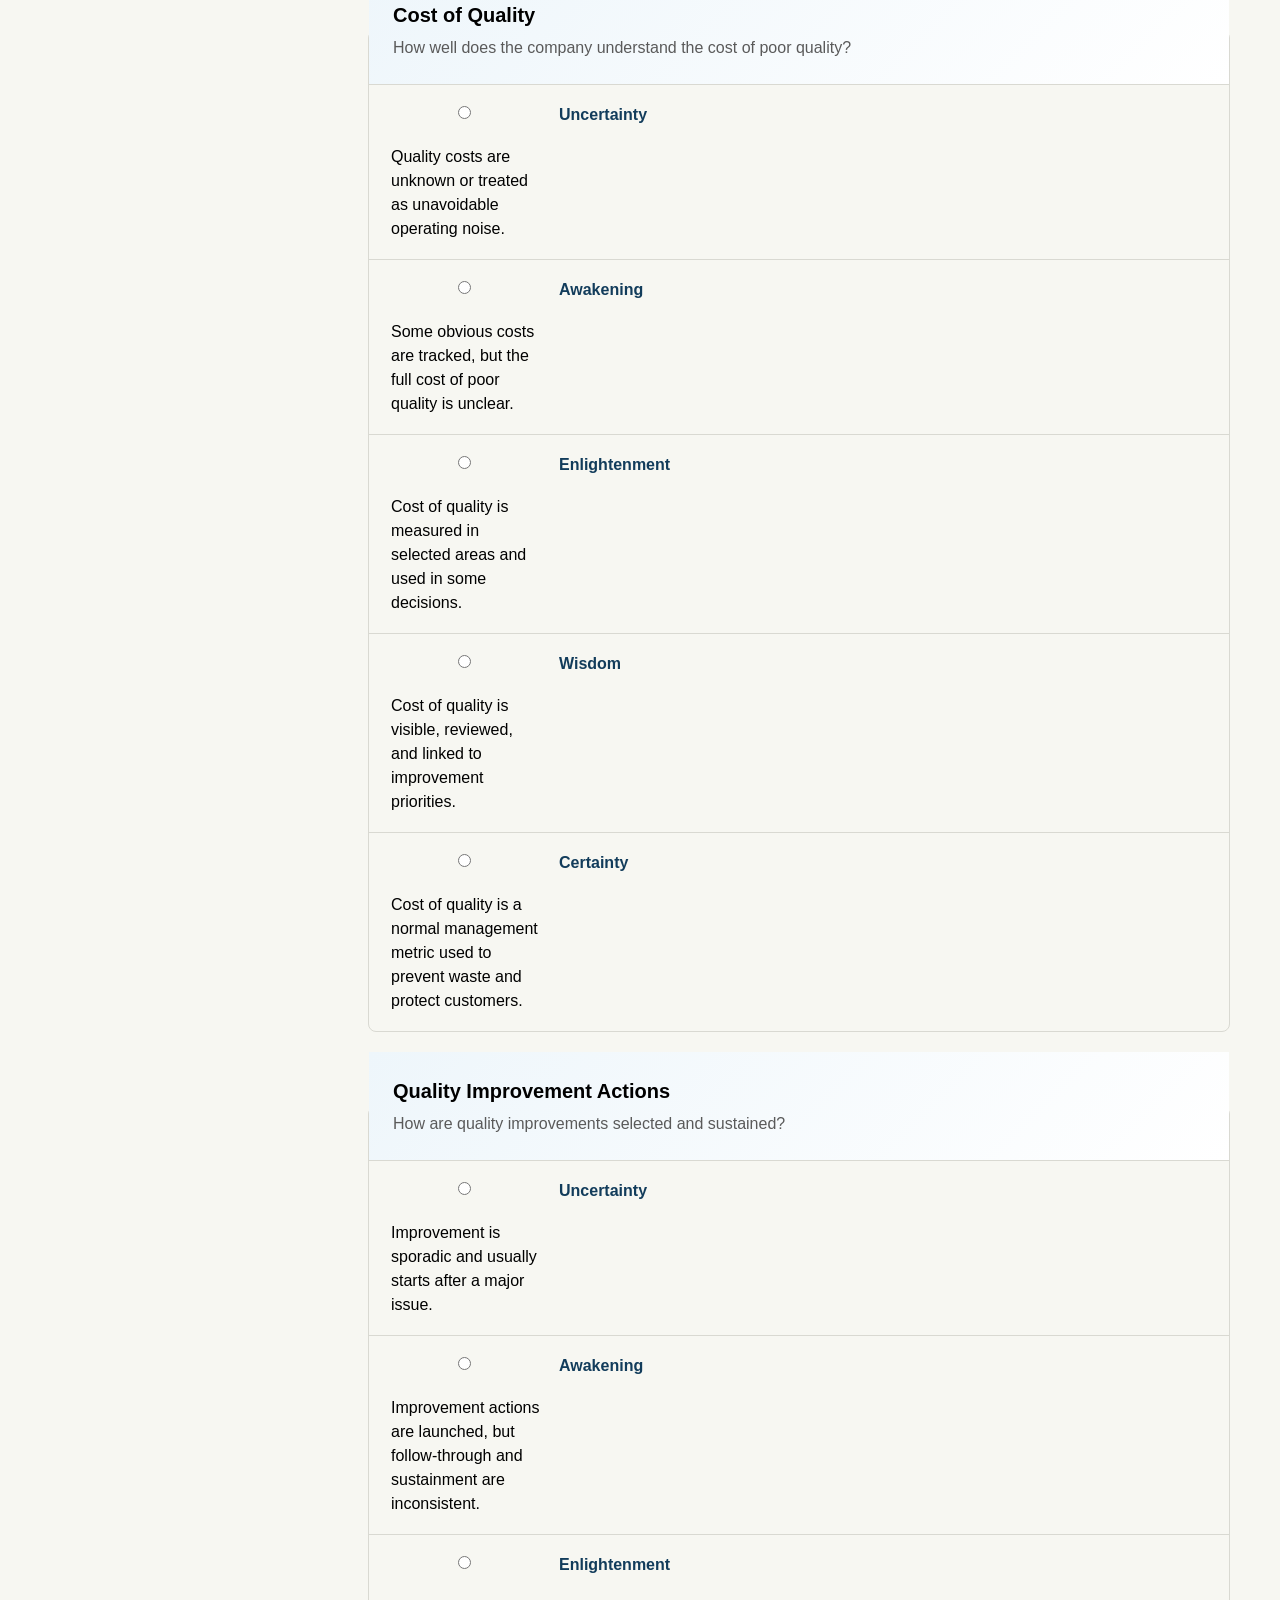
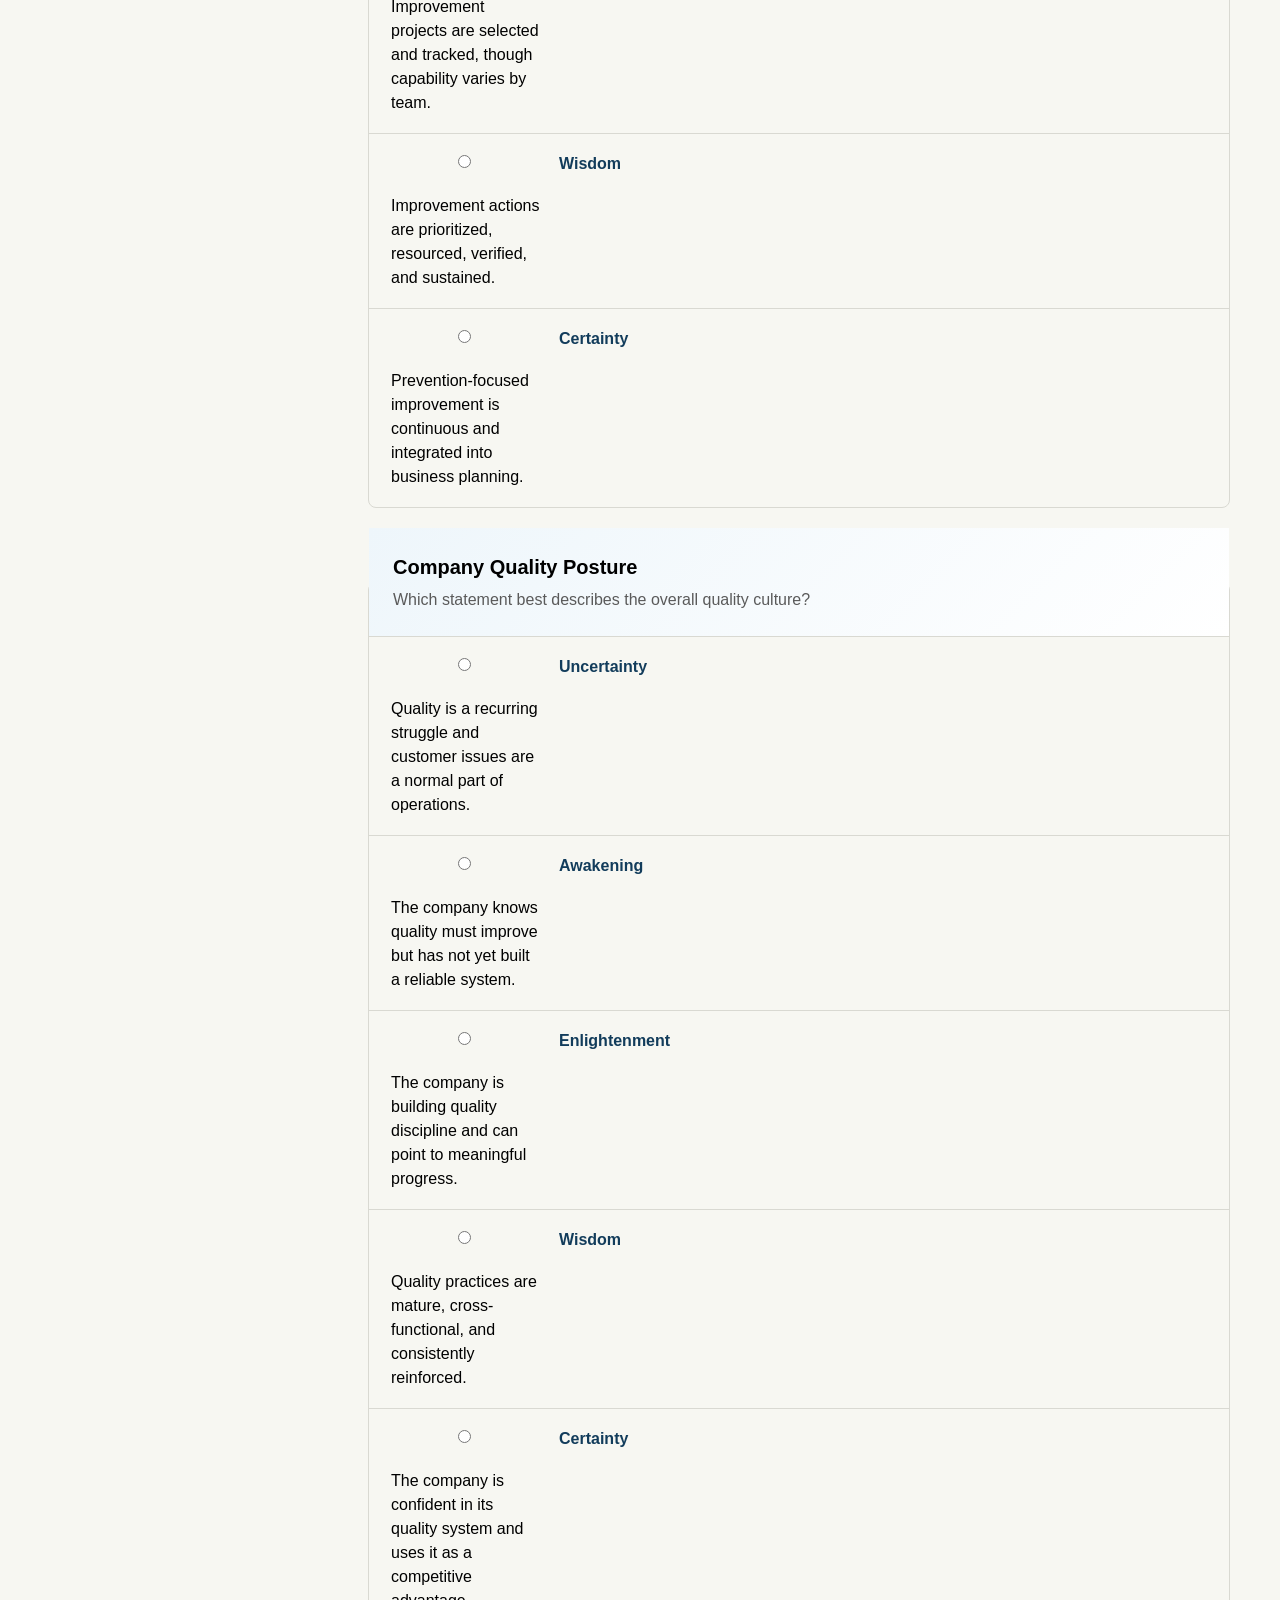
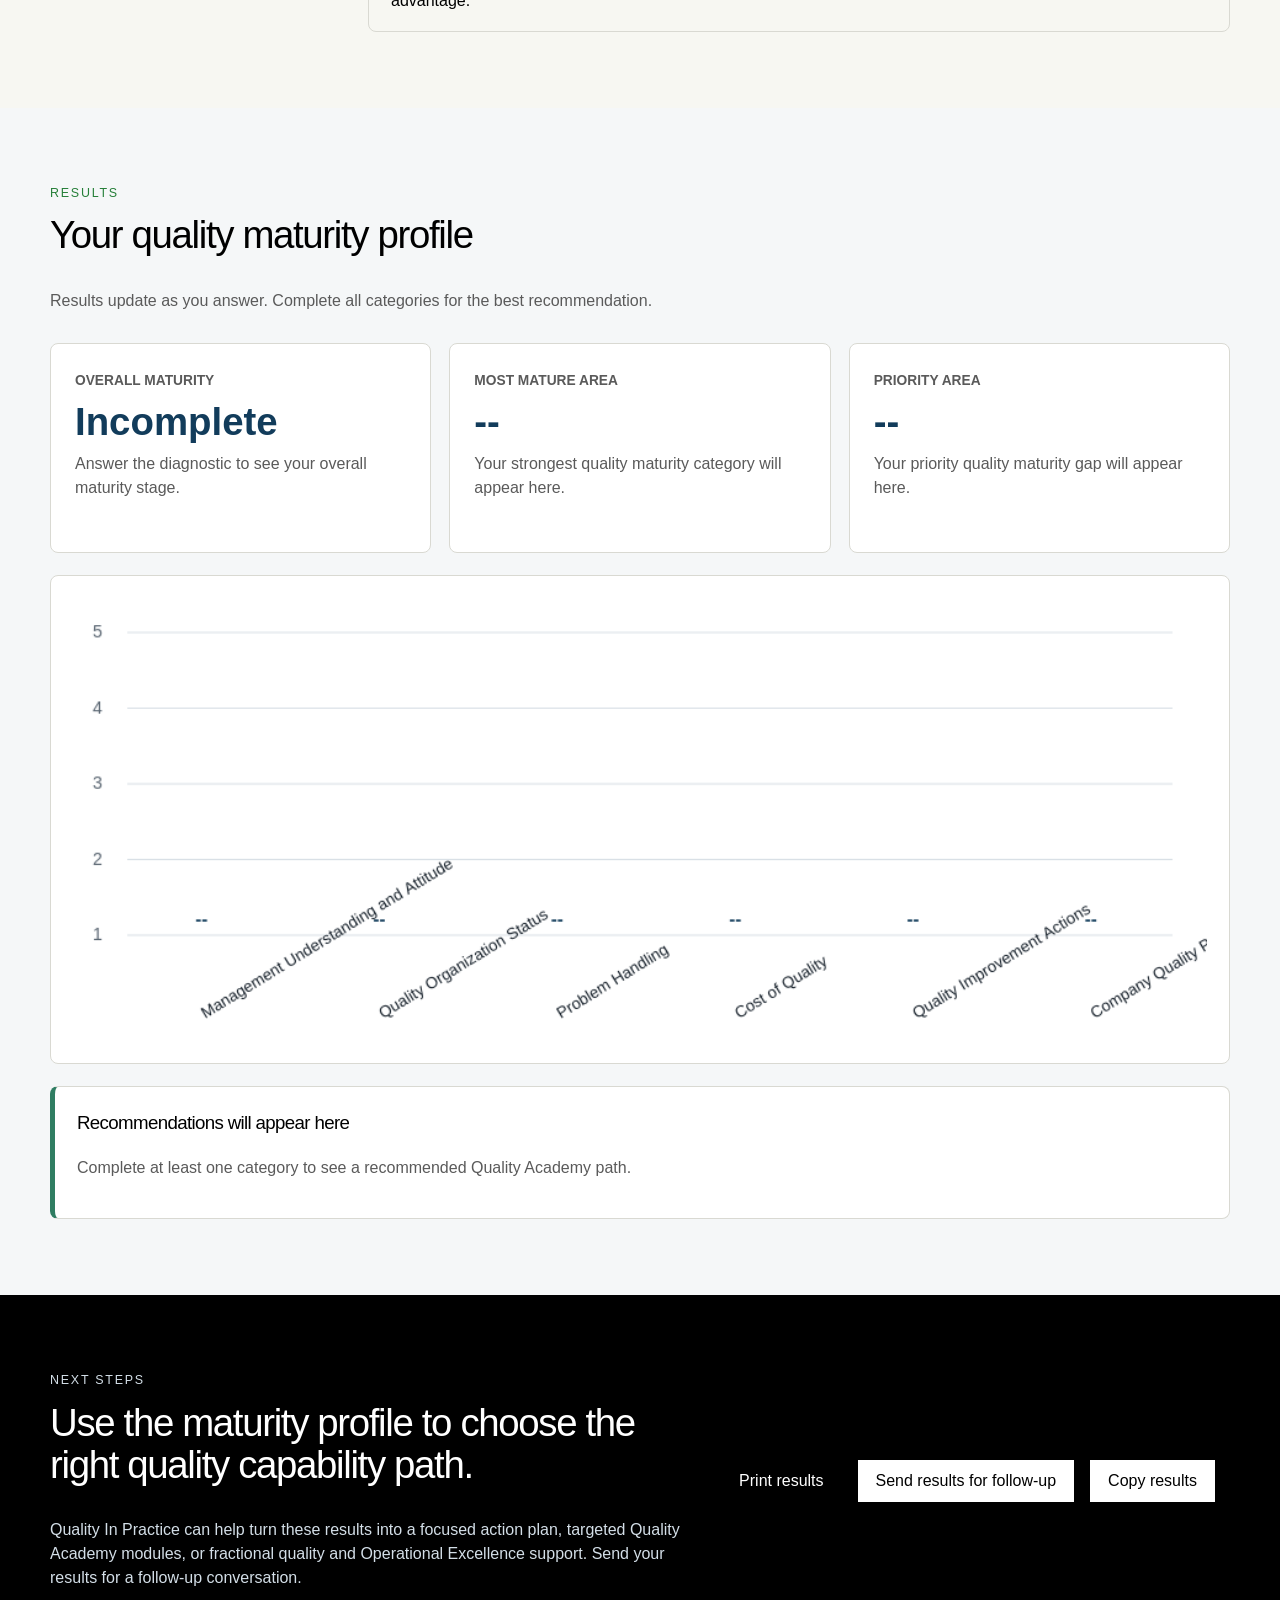
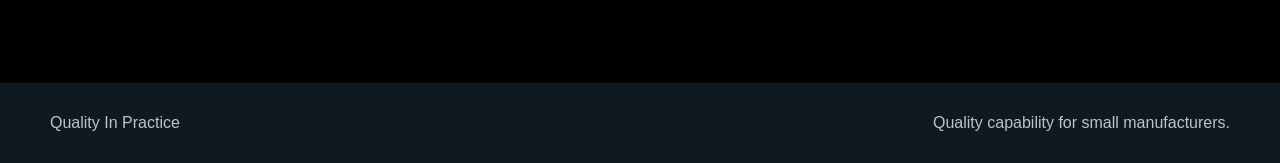
==== commit d85b34e1: "Replace QIP badge with brand avatar" ====
--- a/index.html
+++ b/index.html
@@ -32,7 +32,7 @@
 </head>
 <body>
   <header>
-    <a class="brand" href="#top"><span>QIP</span><strong>Quality In Practice</strong></a>
+    <a class="brand" href="#top" aria-label="Quality In Practice home"><img src="https://avatars.githubusercontent.com/u/261012211?v=4" alt="" width="42" height="42"><strong>Quality In Practice</strong></a>
     <nav aria-label="Page navigation">
       <a href="#diagnostic">Diagnostic</a>
       <a href="#results">Results</a>
--- a/styles.css
+++ b/styles.css
@@ -216,3 +216,37 @@
   body, .hero, .next { color: #000; background: #fff; }
   main > section { padding: 24px 0; }
 }
+
+
+/* Quality In Practice — shared application identity */
+:root{
+  --qip-mint:#94e8a5;--qip-black:#000;--qip-white:#fff;--qip-gray:#5a5a5a;--qip-line:#d9d9d2;--qip-paper:#f7f7f2;
+  --accent:#94e8a5;--primary:#000;--brand:#94e8a5;--ink:#000;--text:#000;--muted:#5a5a5a;--page:#f7f7f2;--bg:#f7f7f2;--panel:#fff;--surface:#fff;--line:#d9d9d2;--border:#d9d9d2;
+}
+html{background:var(--qip-black)}
+body{background:var(--qip-paper);color:var(--qip-black);font-family:Inter,"Avenir Next",Manrope,"Helvetica Neue",Arial,sans-serif;font-weight:400}
+h1,h2,h3{letter-spacing:-.035em;font-weight:400}
+h1{font-weight:300}
+header,.app-header,.site-header,.hero{border-radius:0}
+.app-header,.site-header,body>header,.hero{border-bottom:8px solid var(--qip-mint)}
+.eyebrow,.kicker,.overline,.section-label{color:#267f39;font-weight:500;letter-spacing:.14em;text-transform:uppercase}
+button,.button,.btn,[type="button"],[type="submit"]{border-radius:0;font-weight:500;box-shadow:none}
+button:not(.secondary):not(.ghost):not(.delete-control):not(.remove):not(.icon-button),.button.primary,.btn-primary,[type="submit"]{background:var(--qip-black);border-color:var(--qip-black);color:var(--qip-white)}
+button:not(.secondary):not(.ghost):not(.delete-control):not(.remove):not(.icon-button):hover,.button.primary:hover,.btn-primary:hover,[type="submit"]:hover{background:var(--qip-mint);border-color:var(--qip-black);color:var(--qip-black)}
+button.secondary,.button.secondary,.btn-secondary,.ghost{background:var(--qip-white);border-color:var(--qip-black);color:var(--qip-black)}
+button:focus-visible,a:focus-visible,input:focus-visible,select:focus-visible,textarea:focus-visible{outline:3px solid var(--qip-mint);outline-offset:2px}
+input,select,textarea{border-radius:0}
+.card,.panel,.section-card,.analysis-card,.result-card,.metric-card,.summary-card,.project-panel,.workspace,.worksheet,.worksheet-wrap,.toolbar{border-radius:0;box-shadow:none}
+.card,.panel,.section-card,.analysis-card,.result-card,.project-panel,.workspace,.worksheet,.worksheet-wrap{border-color:var(--qip-line)}
+.card:first-child,.panel:first-child,.analysis-card:first-child,.result-card:first-child,.project-panel{border-top:5px solid var(--qip-mint)}
+table{border-color:var(--qip-line)}
+thead th{background:var(--qip-black);color:var(--qip-white);font-weight:500}
+tbody th,tbody td{border-color:var(--qip-line)}
+.progress,.progress-bar,.meter,.score-bar{border-radius:0}
+.progress>*,.progress-bar>*,.meter>*,.score-bar>*{background:var(--qip-mint)}
+.badge,.pill,.tag,.chip{border-radius:0}
+nav a.active,.tabs button.active,.tab.active{border-color:var(--qip-mint)}
+.summary,.metrics,.stats{gap:12px}
+.summary>*,.metrics>*,.stats>*{border-radius:0;box-shadow:none;border-top:4px solid var(--qip-mint)}
+footer,.site-footer{border-top:1px solid var(--qip-black)}
+@media(max-width:700px){.app-header,.site-header,body>header,.hero{border-bottom-width:6px}}
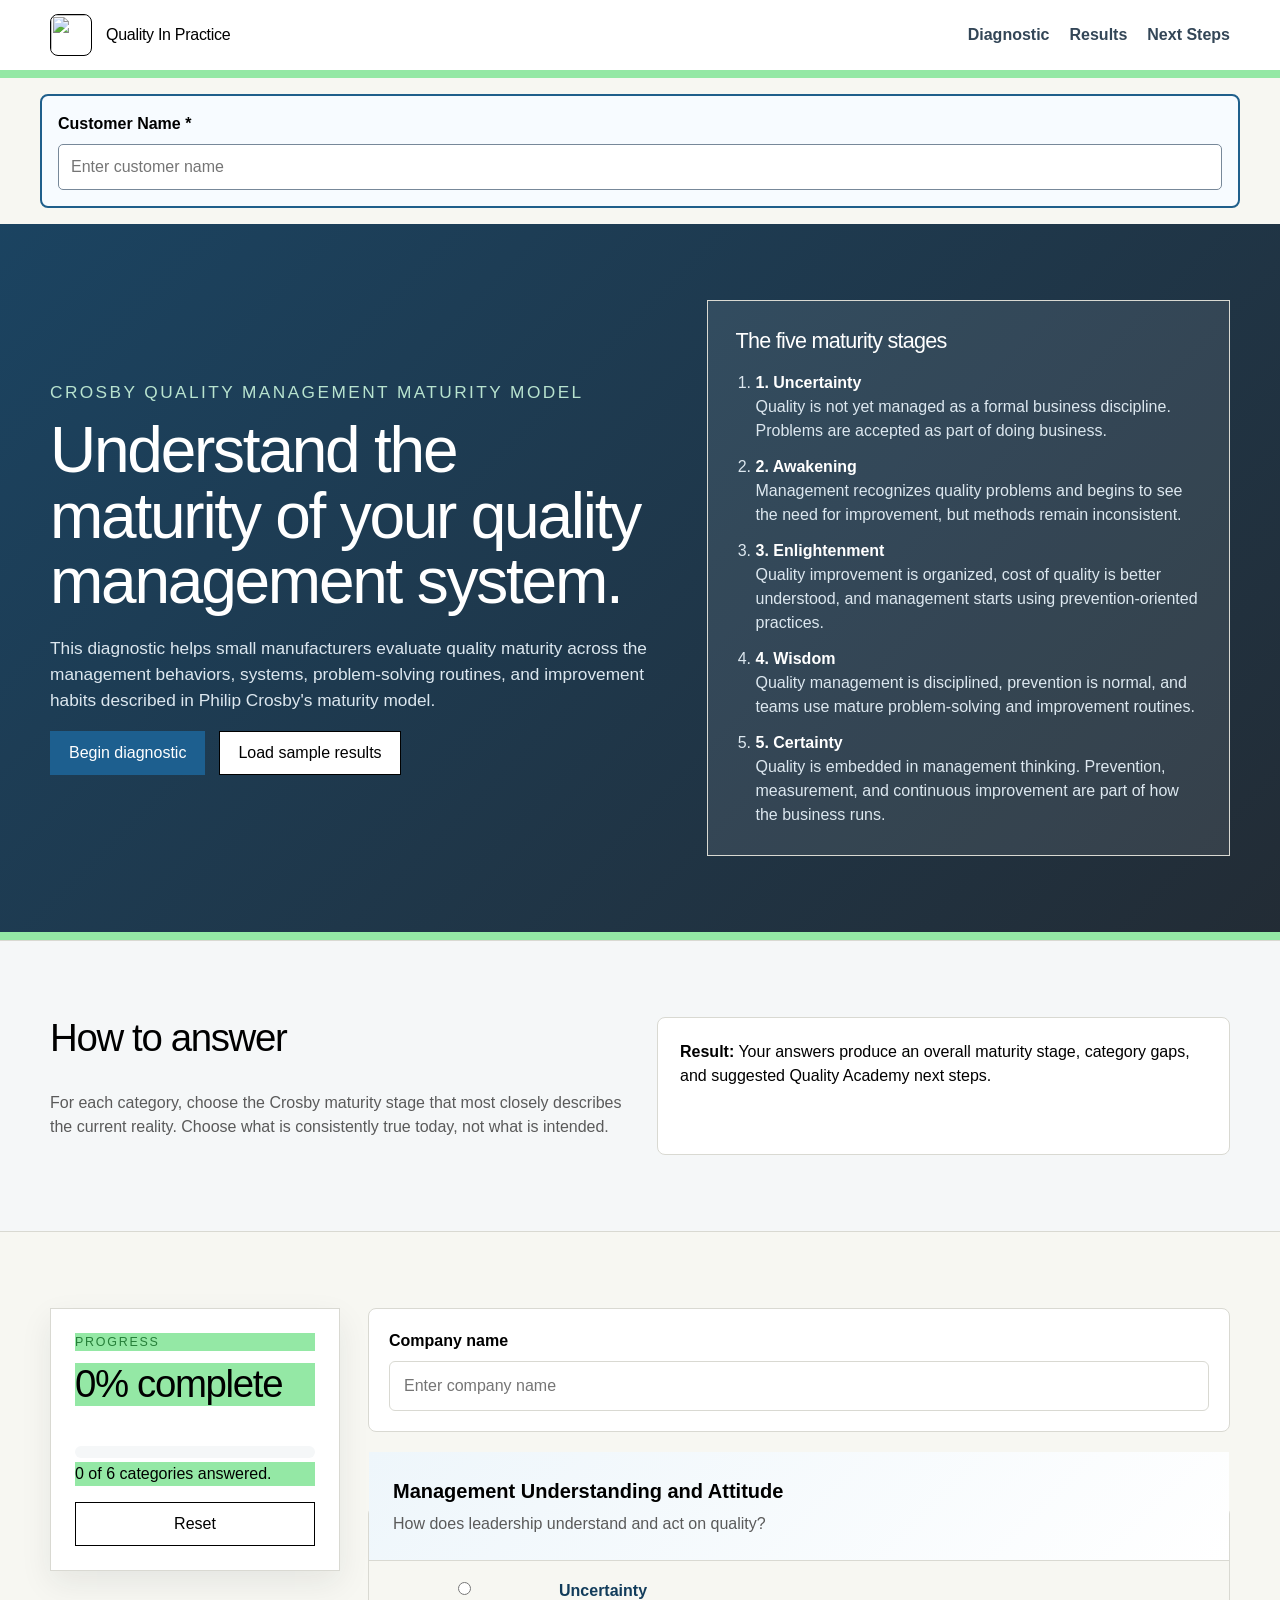
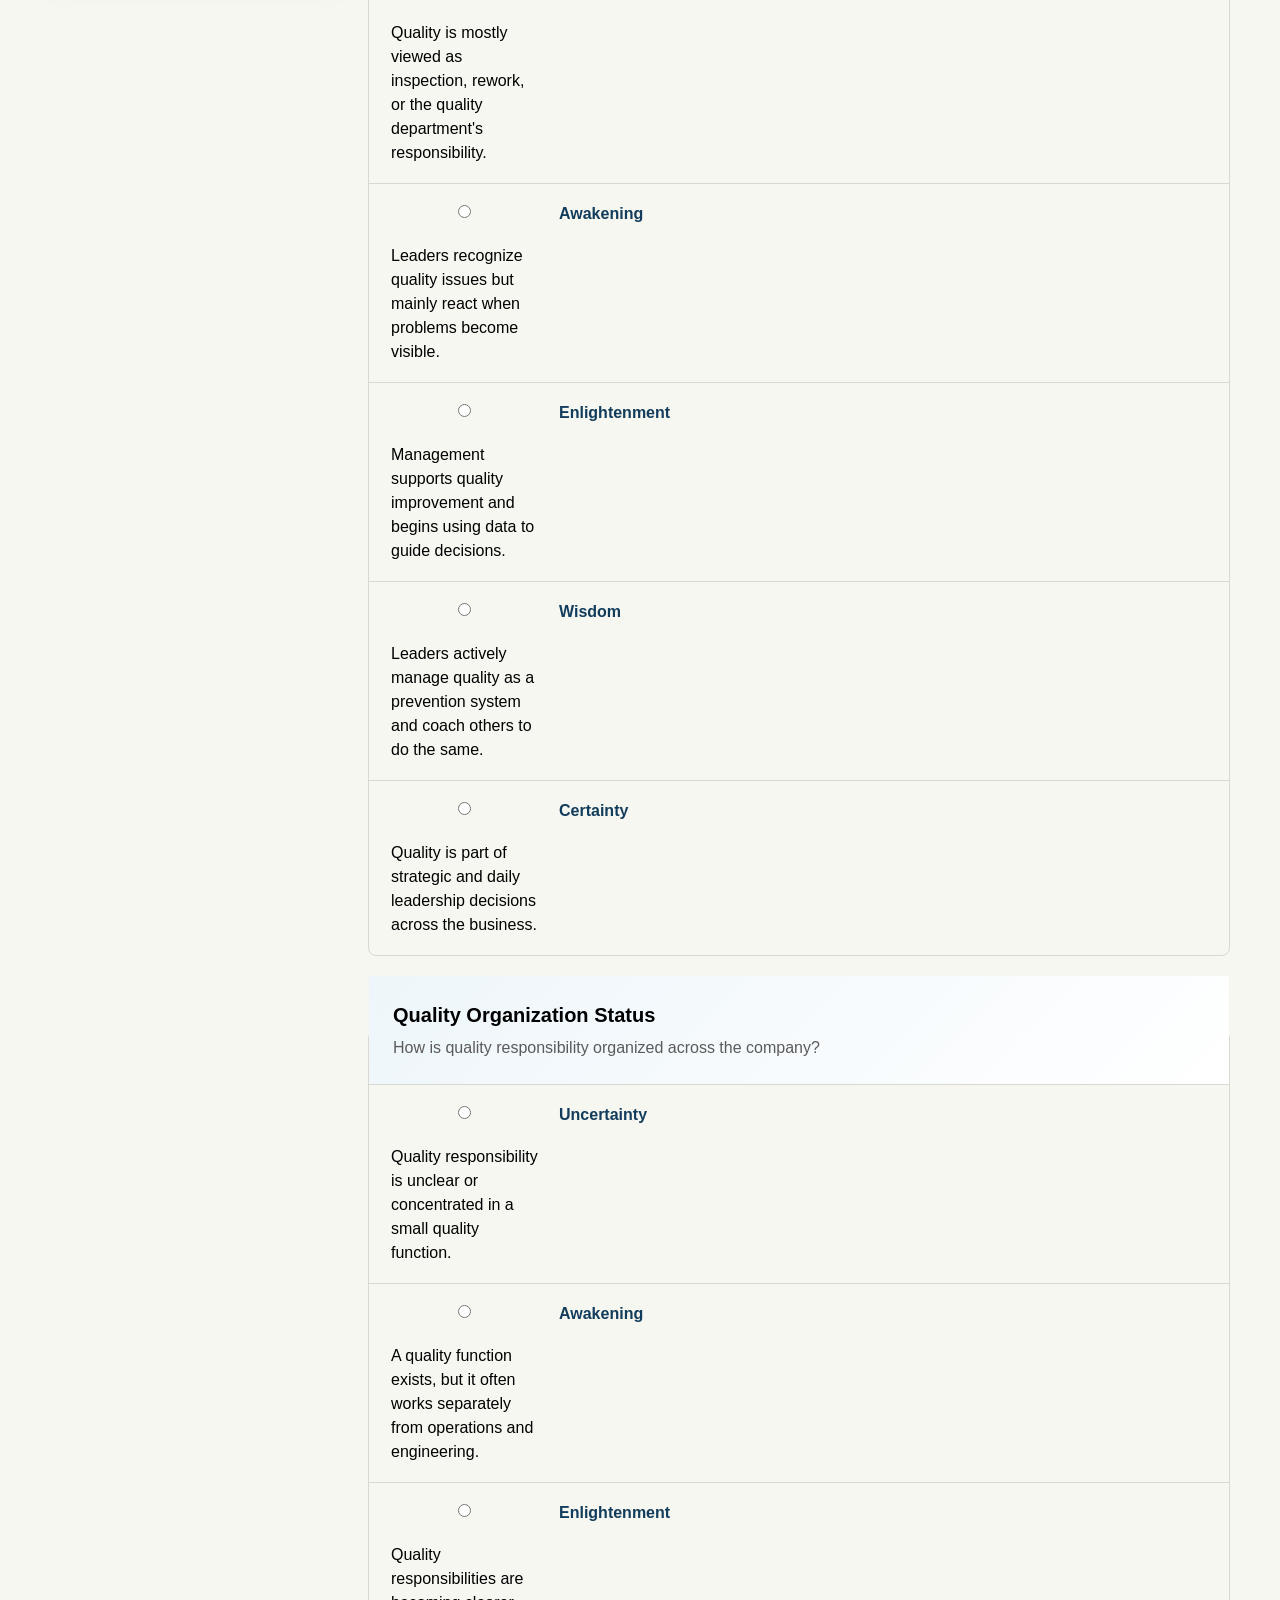
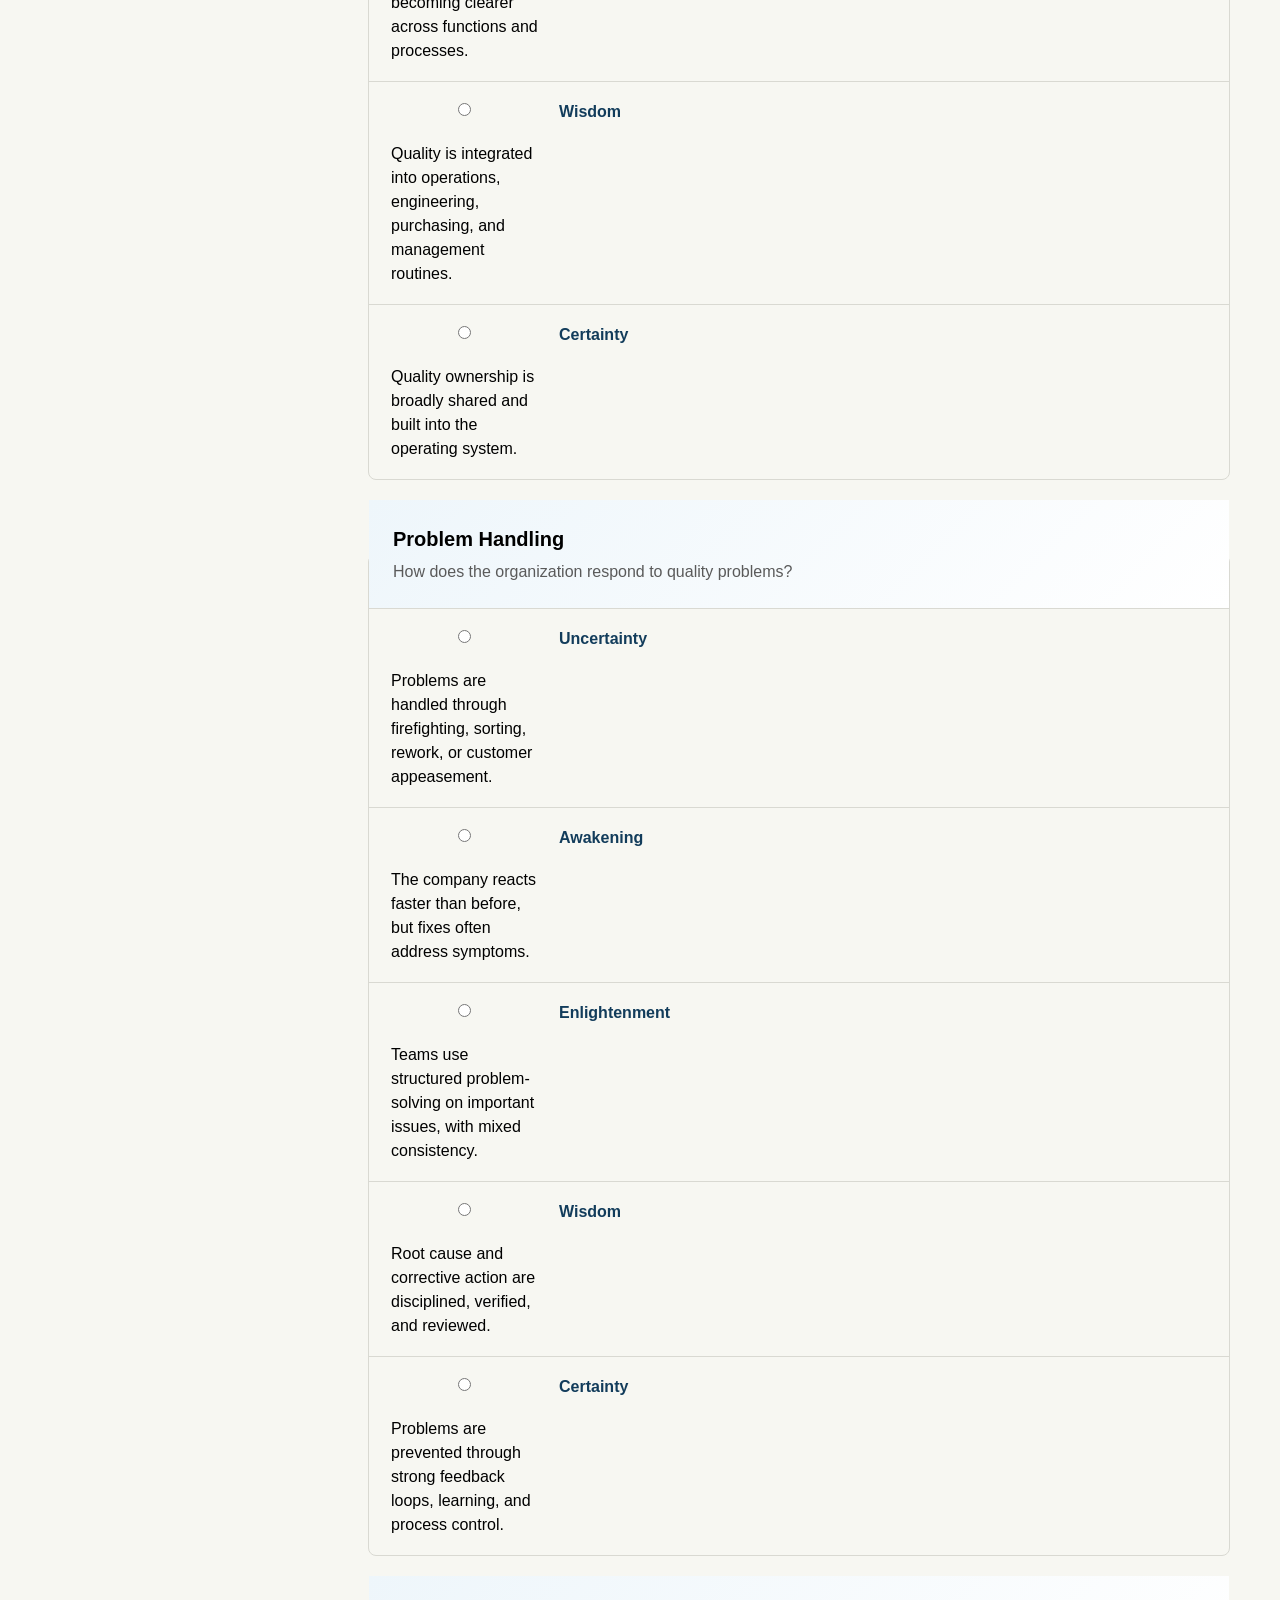
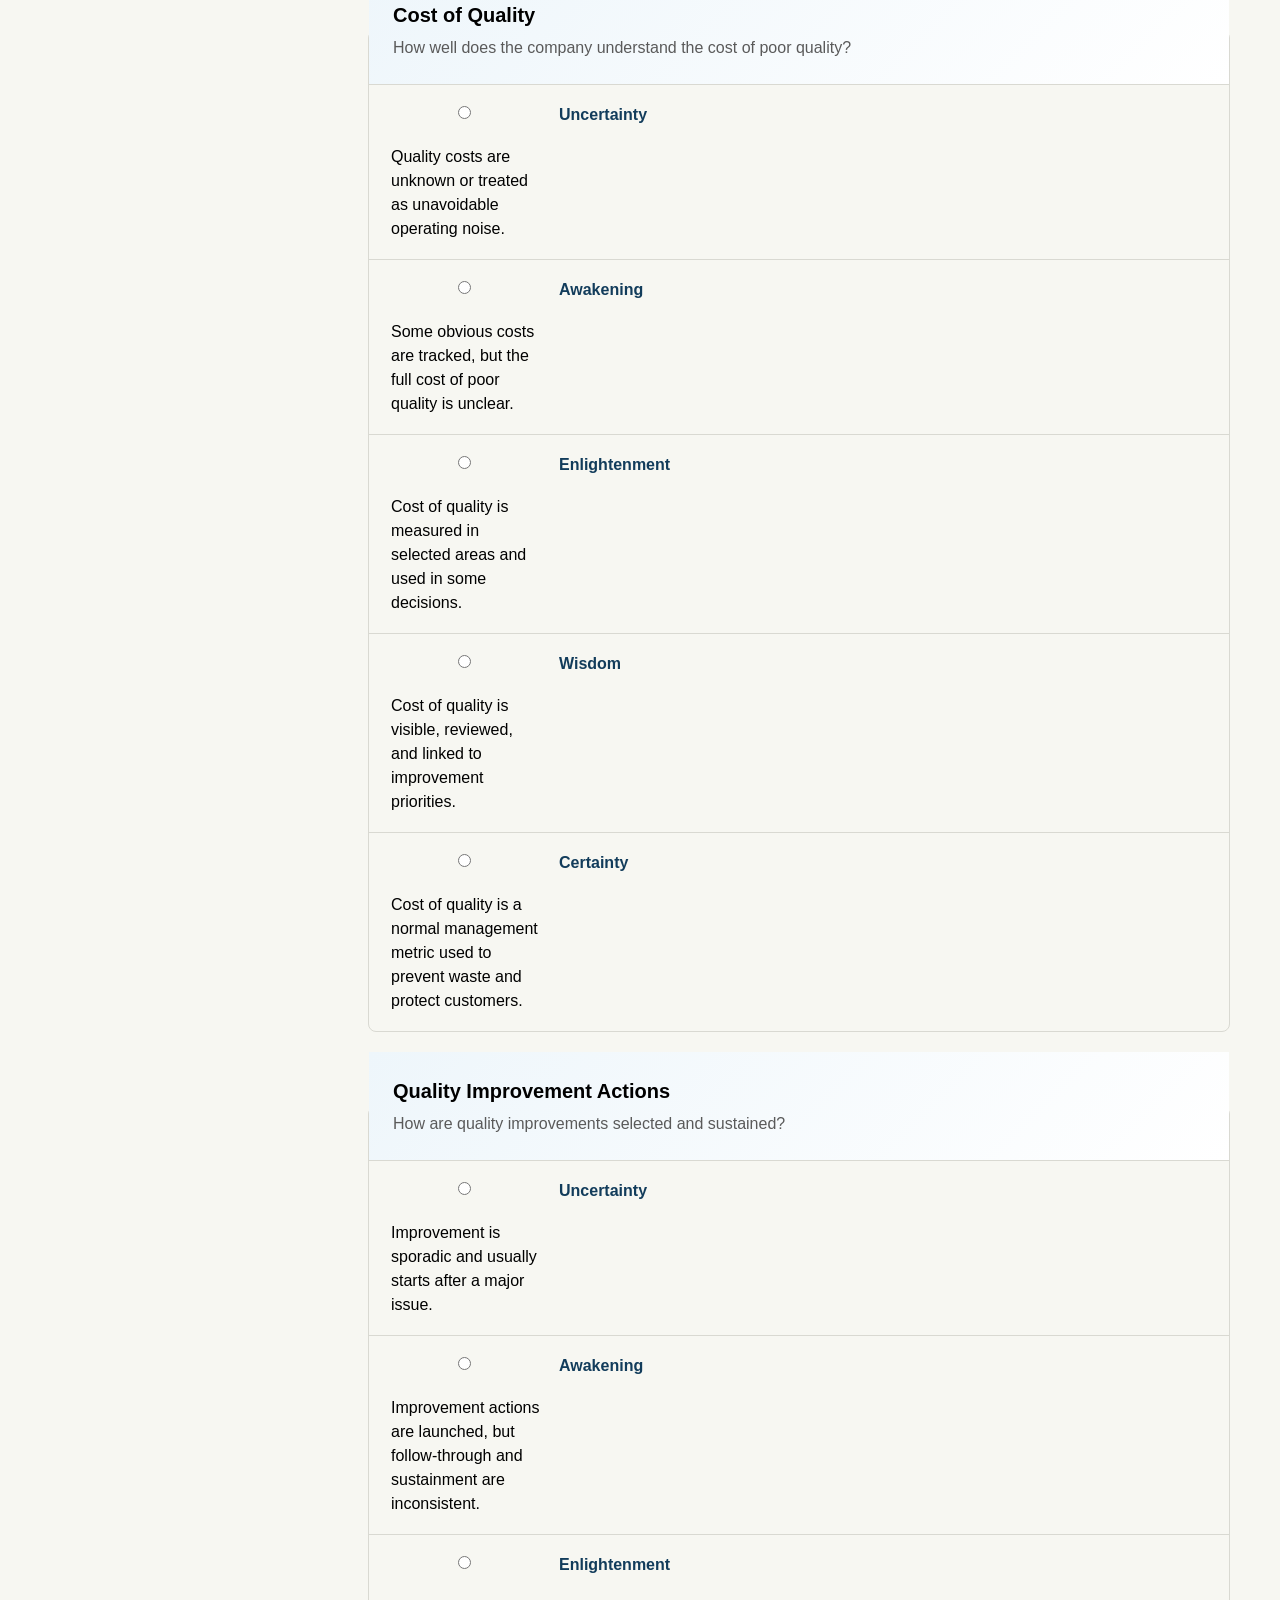
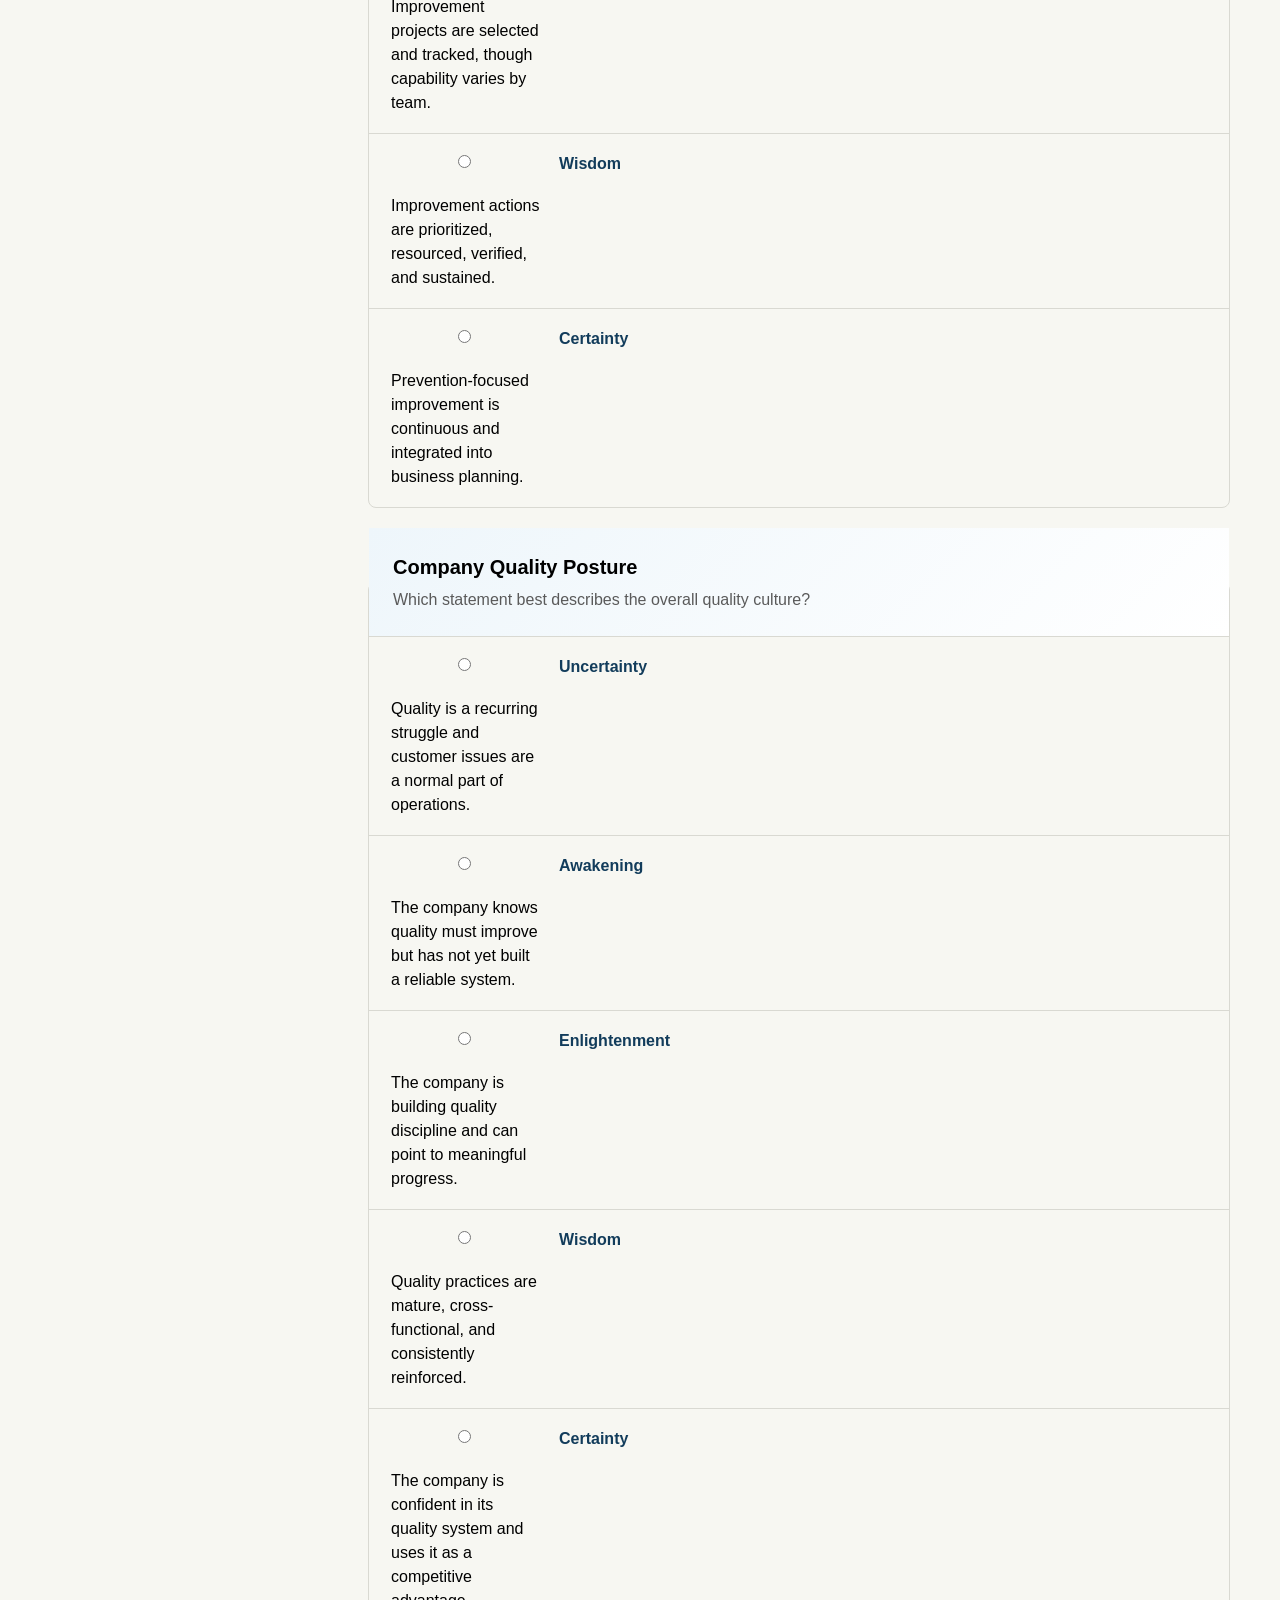
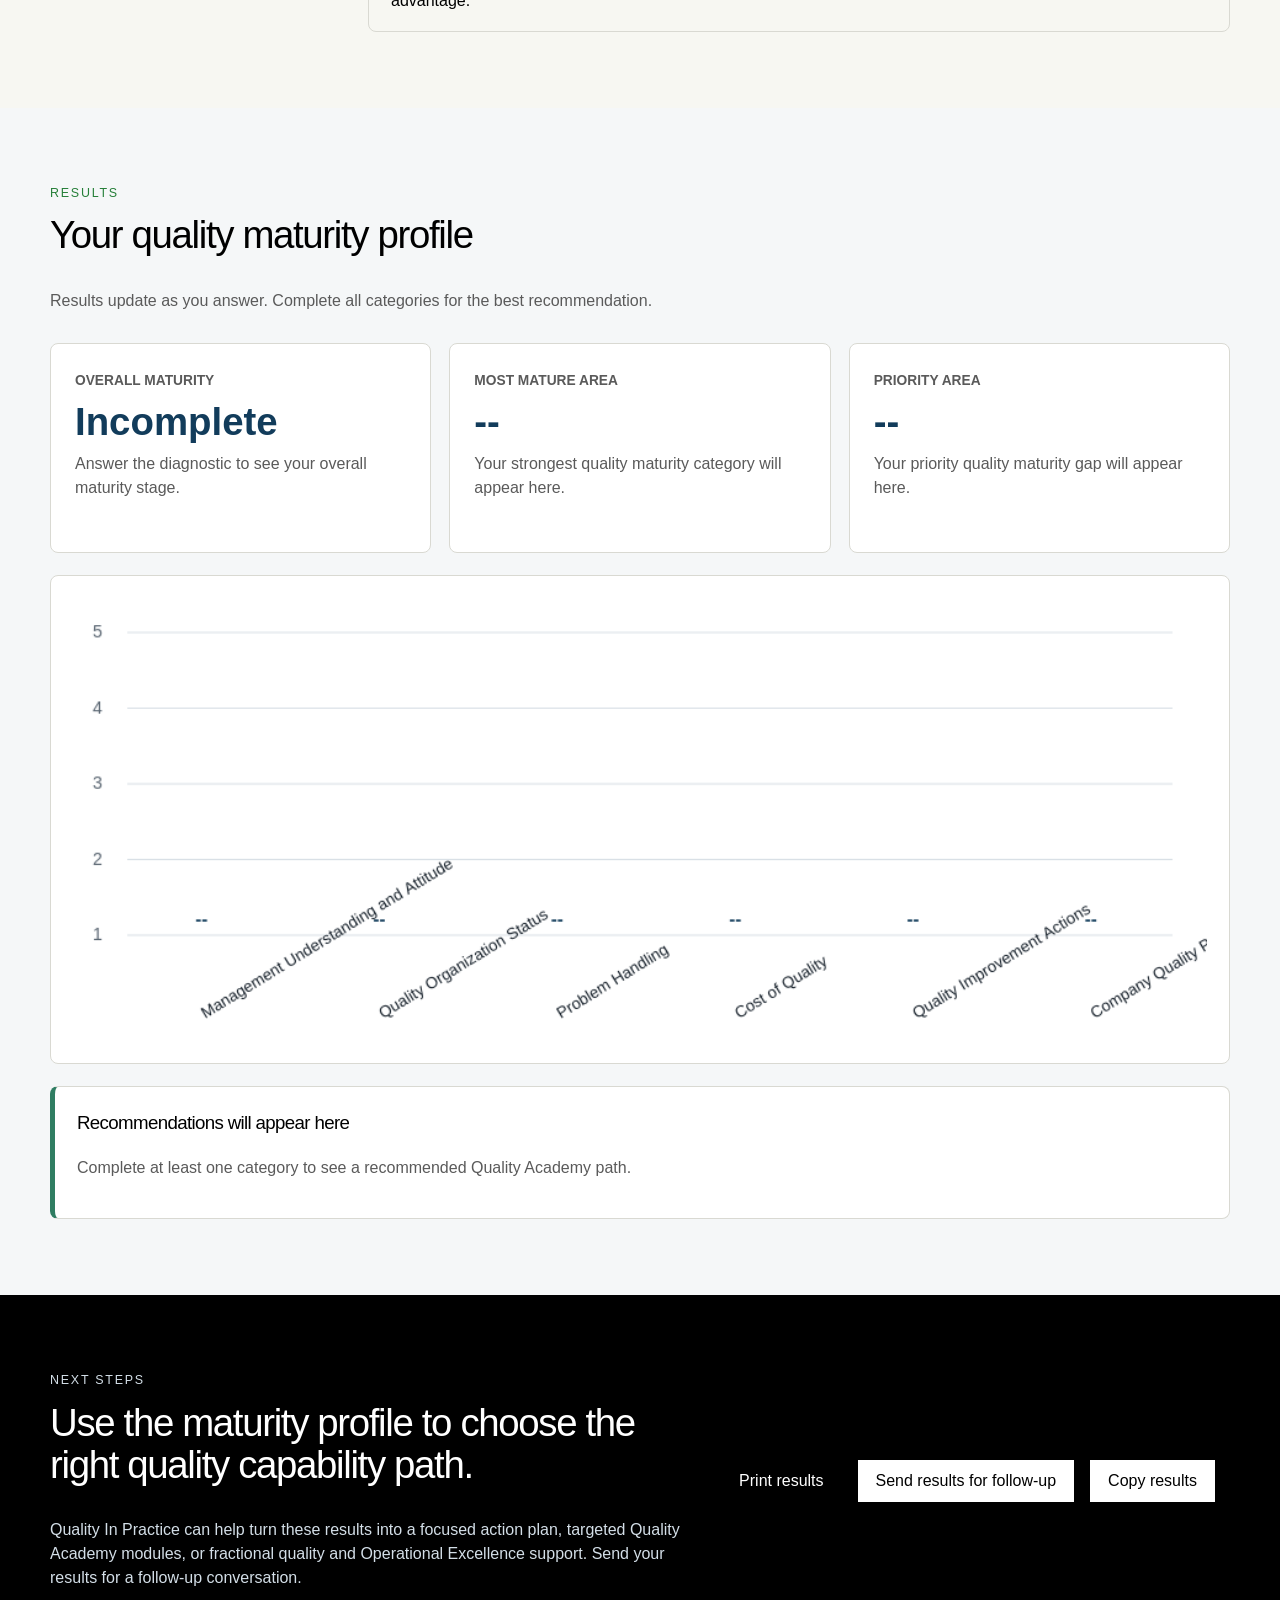
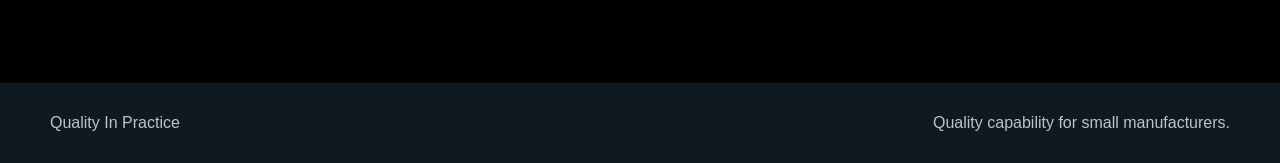
==== commit cd201e96: "Refresh branded header stylesheet" ====
--- a/index.html
+++ b/index.html
@@ -5,7 +5,7 @@
   <meta name="viewport" content="width=device-width, initial-scale=1">
   <title>Quality Diagnostic | Quality In Practice</title>
   <meta name="description" content="A Crosby-inspired quality maturity diagnostic for small manufacturers.">
-  <link rel="stylesheet" href="styles.css">
+  <link rel="stylesheet" href="styles.css?v=20260714-2">
   <style>
     .company-entry {
       padding: 20px;
--- a/styles.css
+++ b/styles.css
@@ -250,3 +250,29 @@
 .summary>*,.metrics>*,.stats>*{border-radius:0;box-shadow:none;border-top:4px solid var(--qip-mint)}
 footer,.site-footer{border-top:1px solid var(--qip-black)}
 @media(max-width:700px){.app-header,.site-header,body>header,.hero{border-bottom-width:6px}}
+
+
+/* Quality In Practice header lockup */
+.brand{gap:14px}
+.brand img{
+  width:42px;
+  height:42px;
+  display:block;
+  flex:0 0 42px;
+  object-fit:cover;
+  border:1px solid var(--qip-black);
+  border-radius:8px;
+  background:var(--qip-white);
+}
+.brand strong{
+  font-family:Inter,"Avenir Next",Manrope,"Helvetica Neue",Arial,sans-serif;
+  font-size:1rem;
+  font-weight:500;
+  line-height:1;
+  letter-spacing:-.018em;
+}
+@media(max-width:520px){
+  .brand{gap:10px}
+  .brand img{width:38px;height:38px;flex-basis:38px}
+  .brand strong{font-size:.92rem}
+}
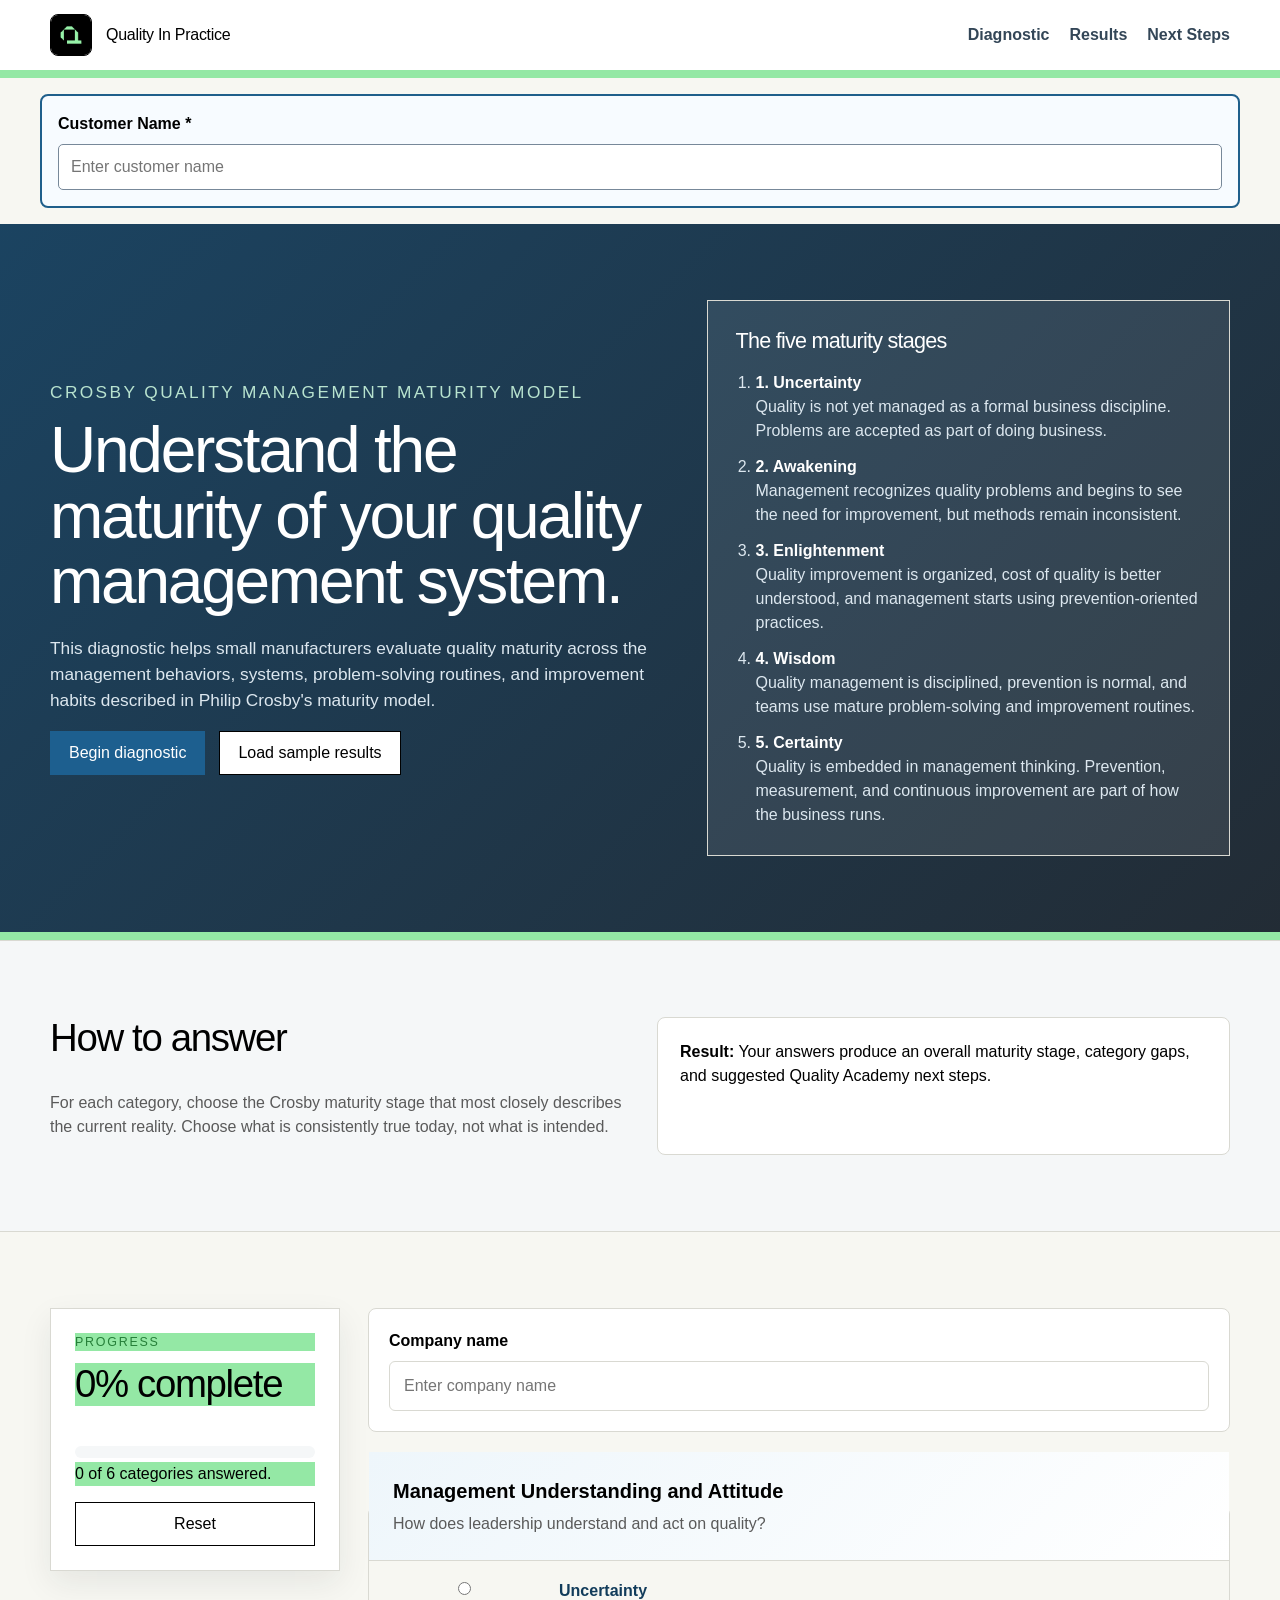
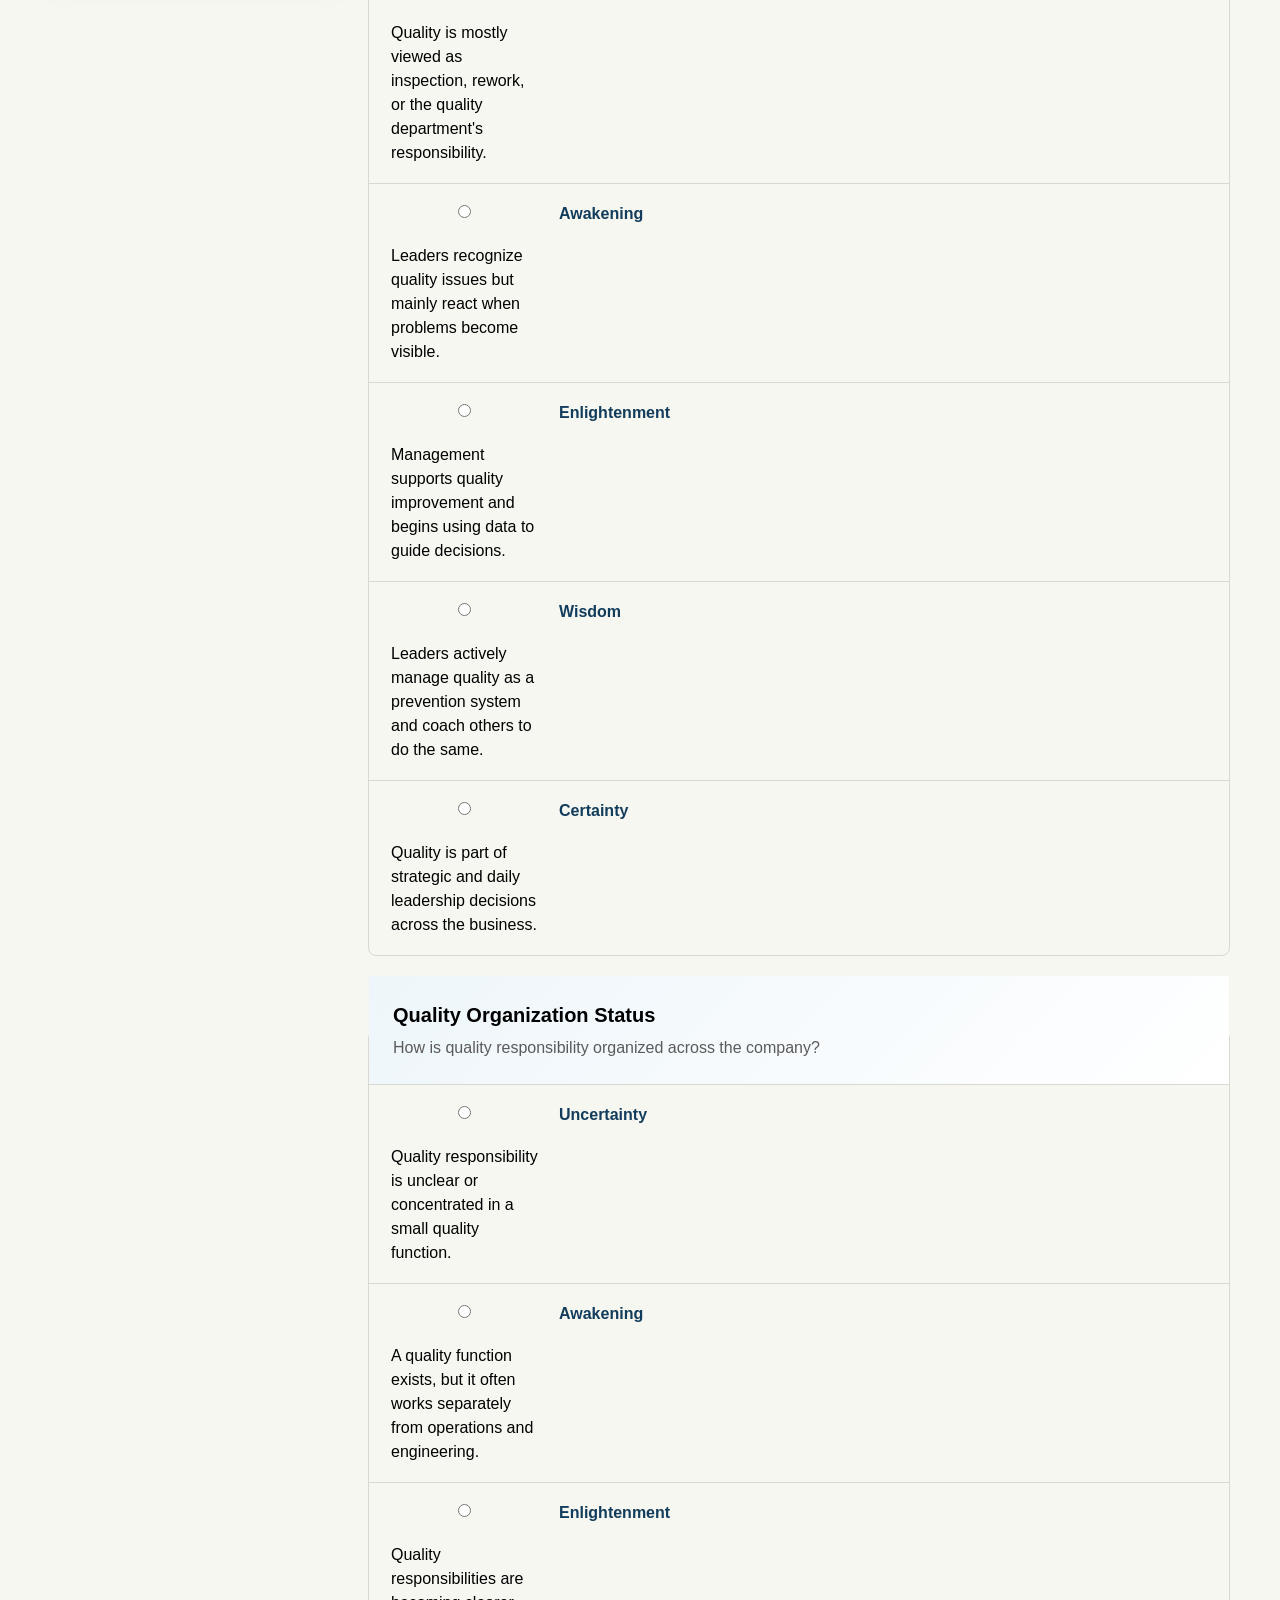
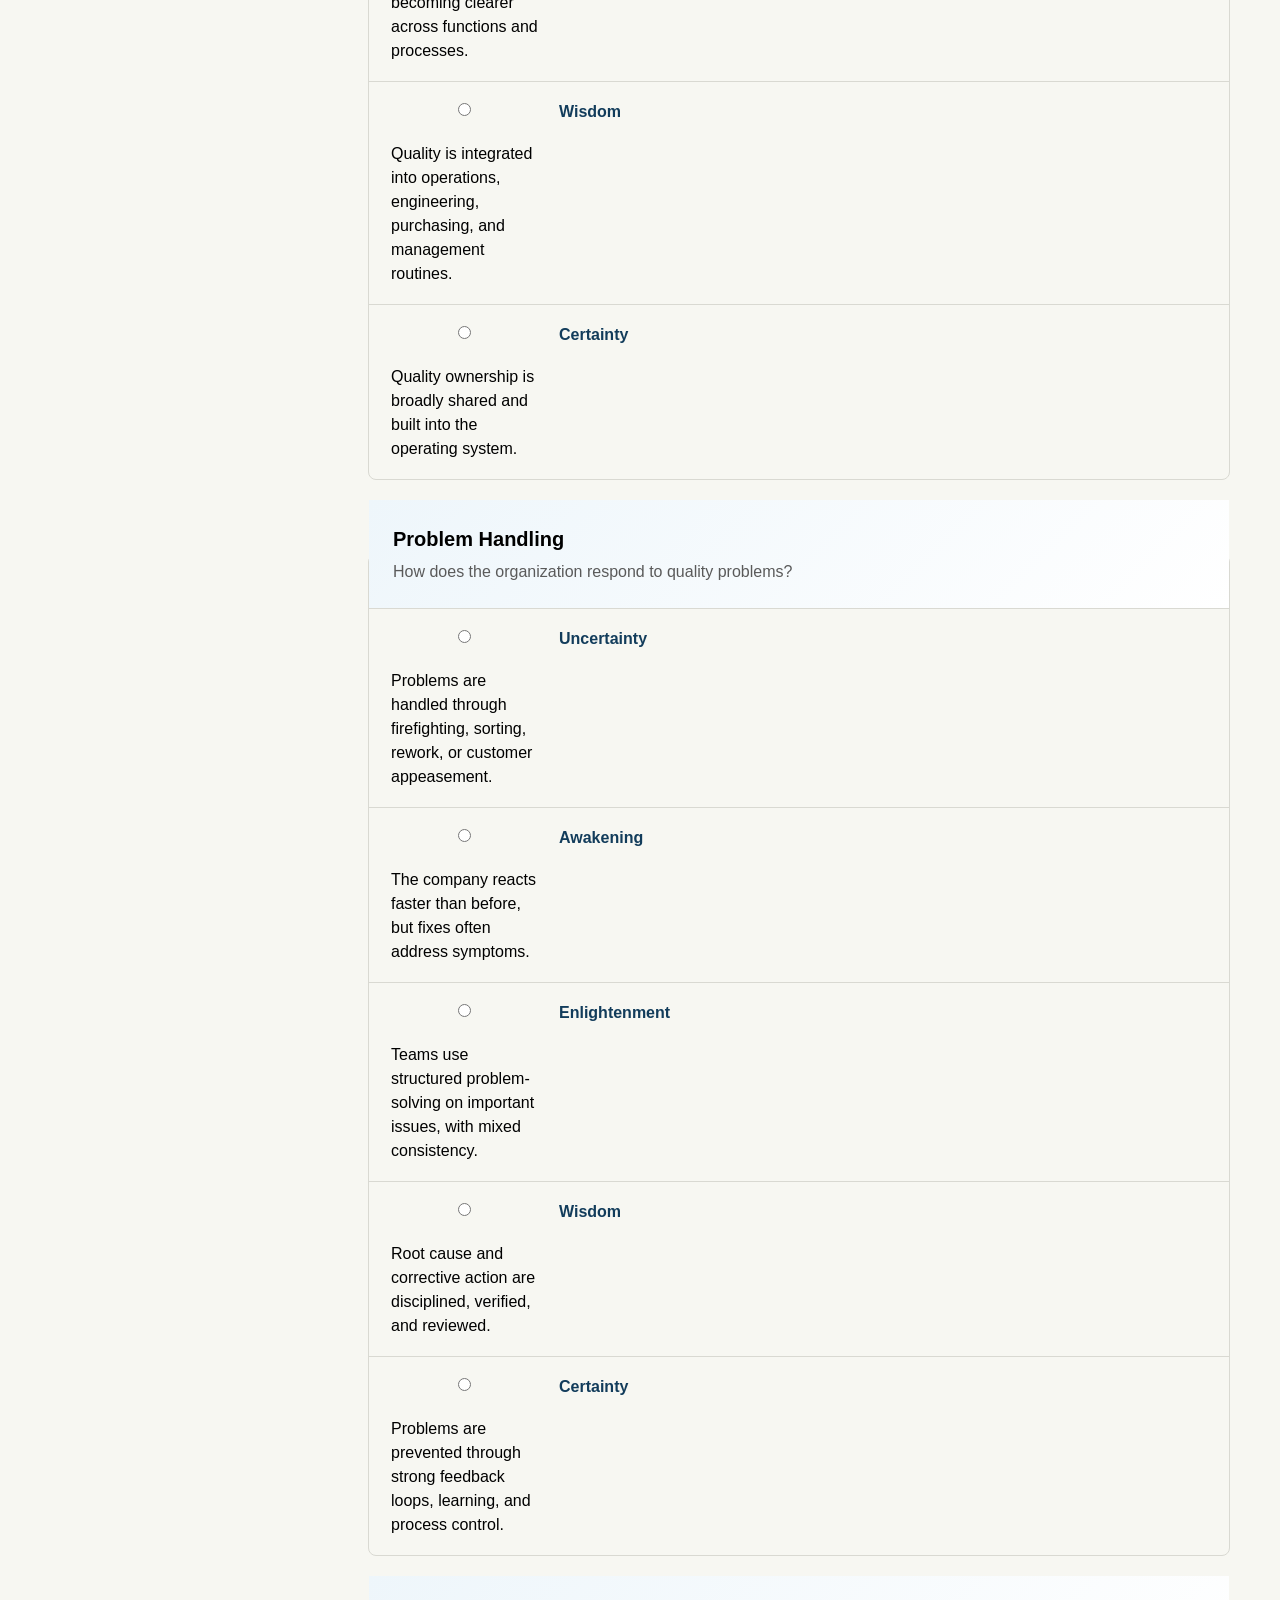
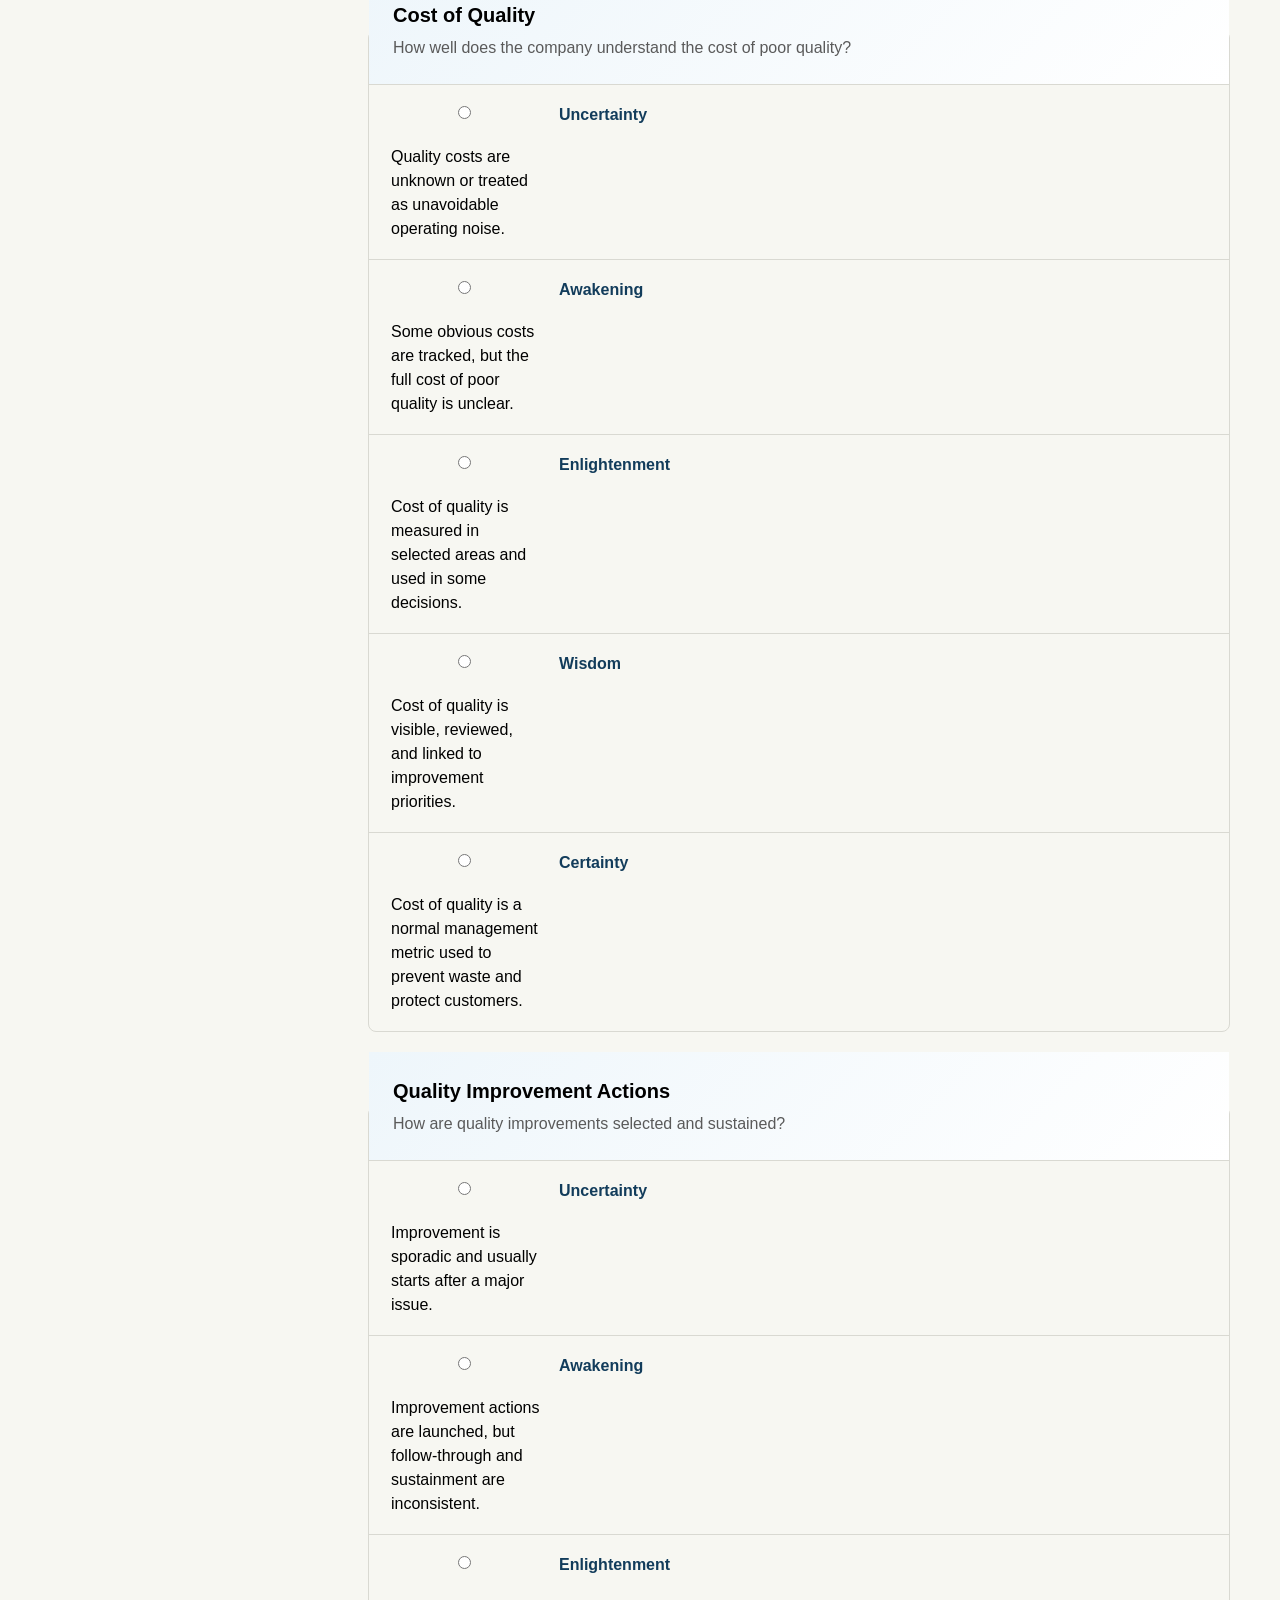
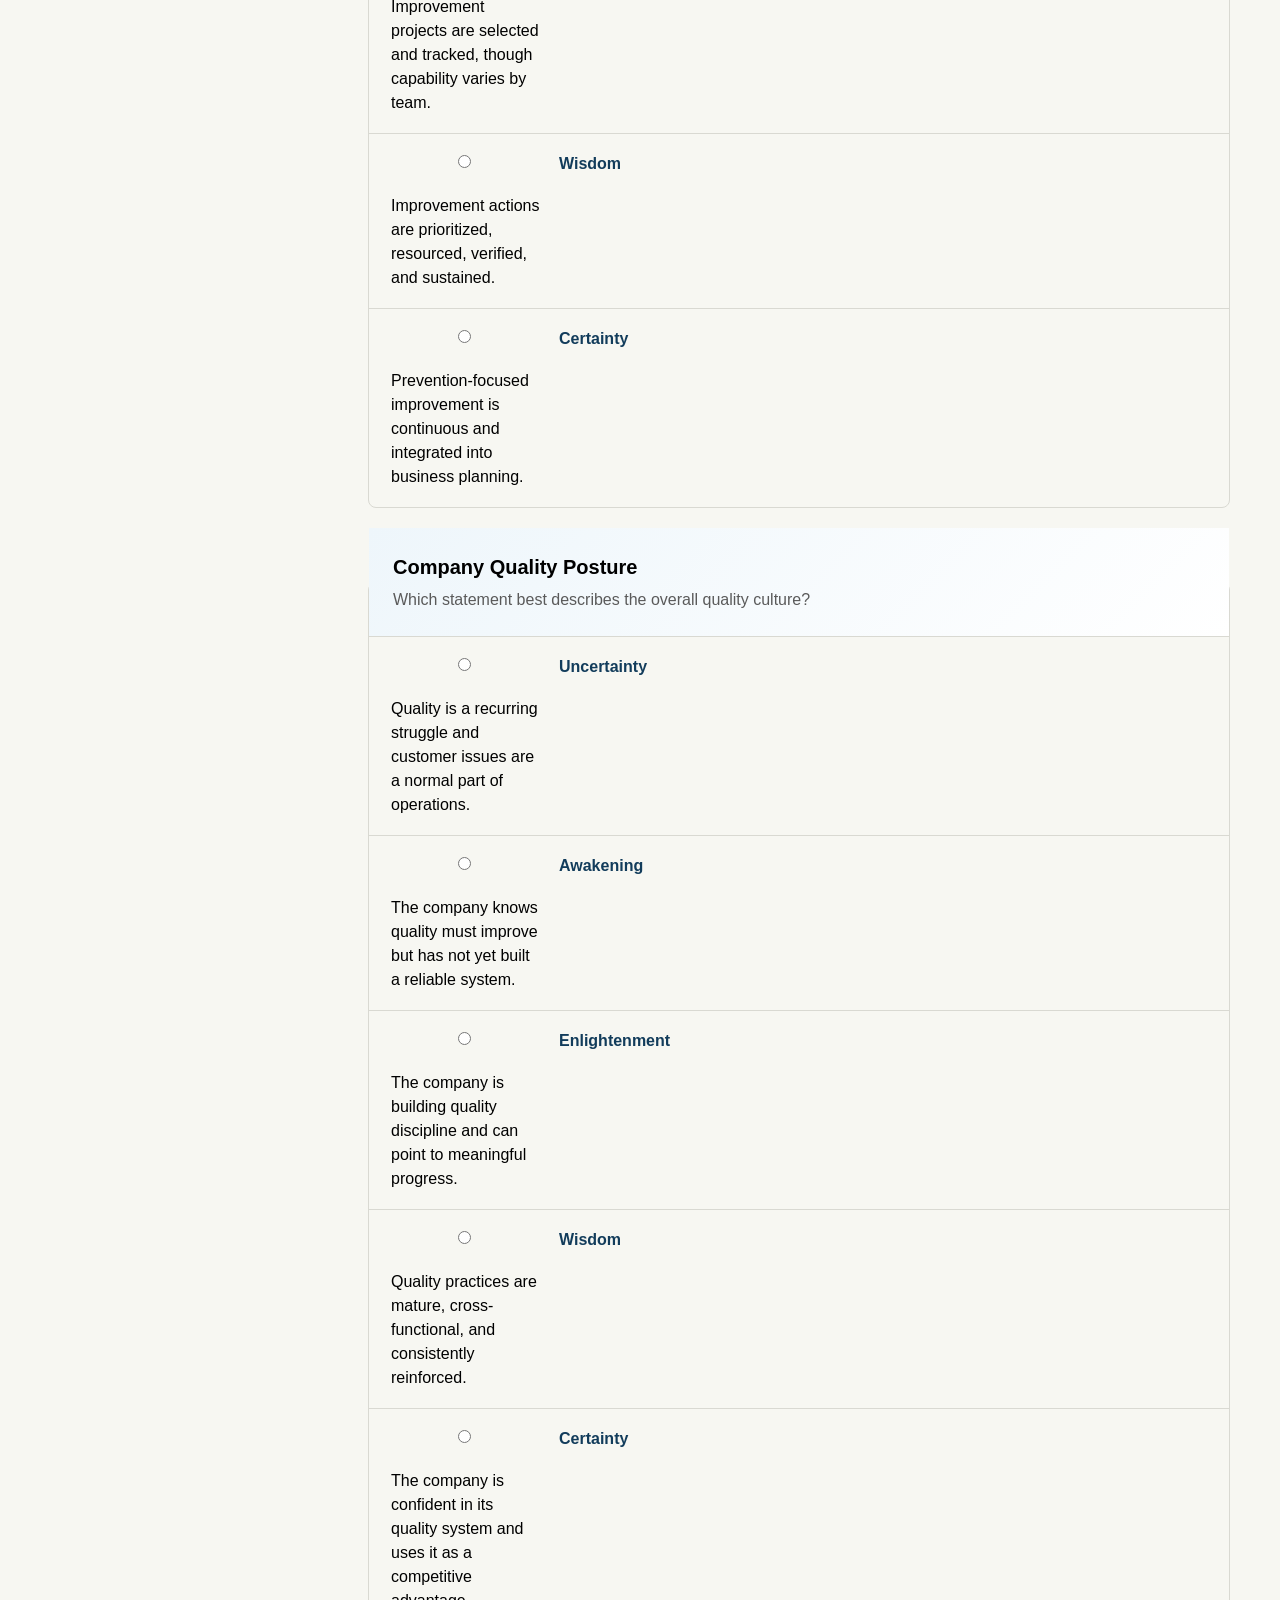
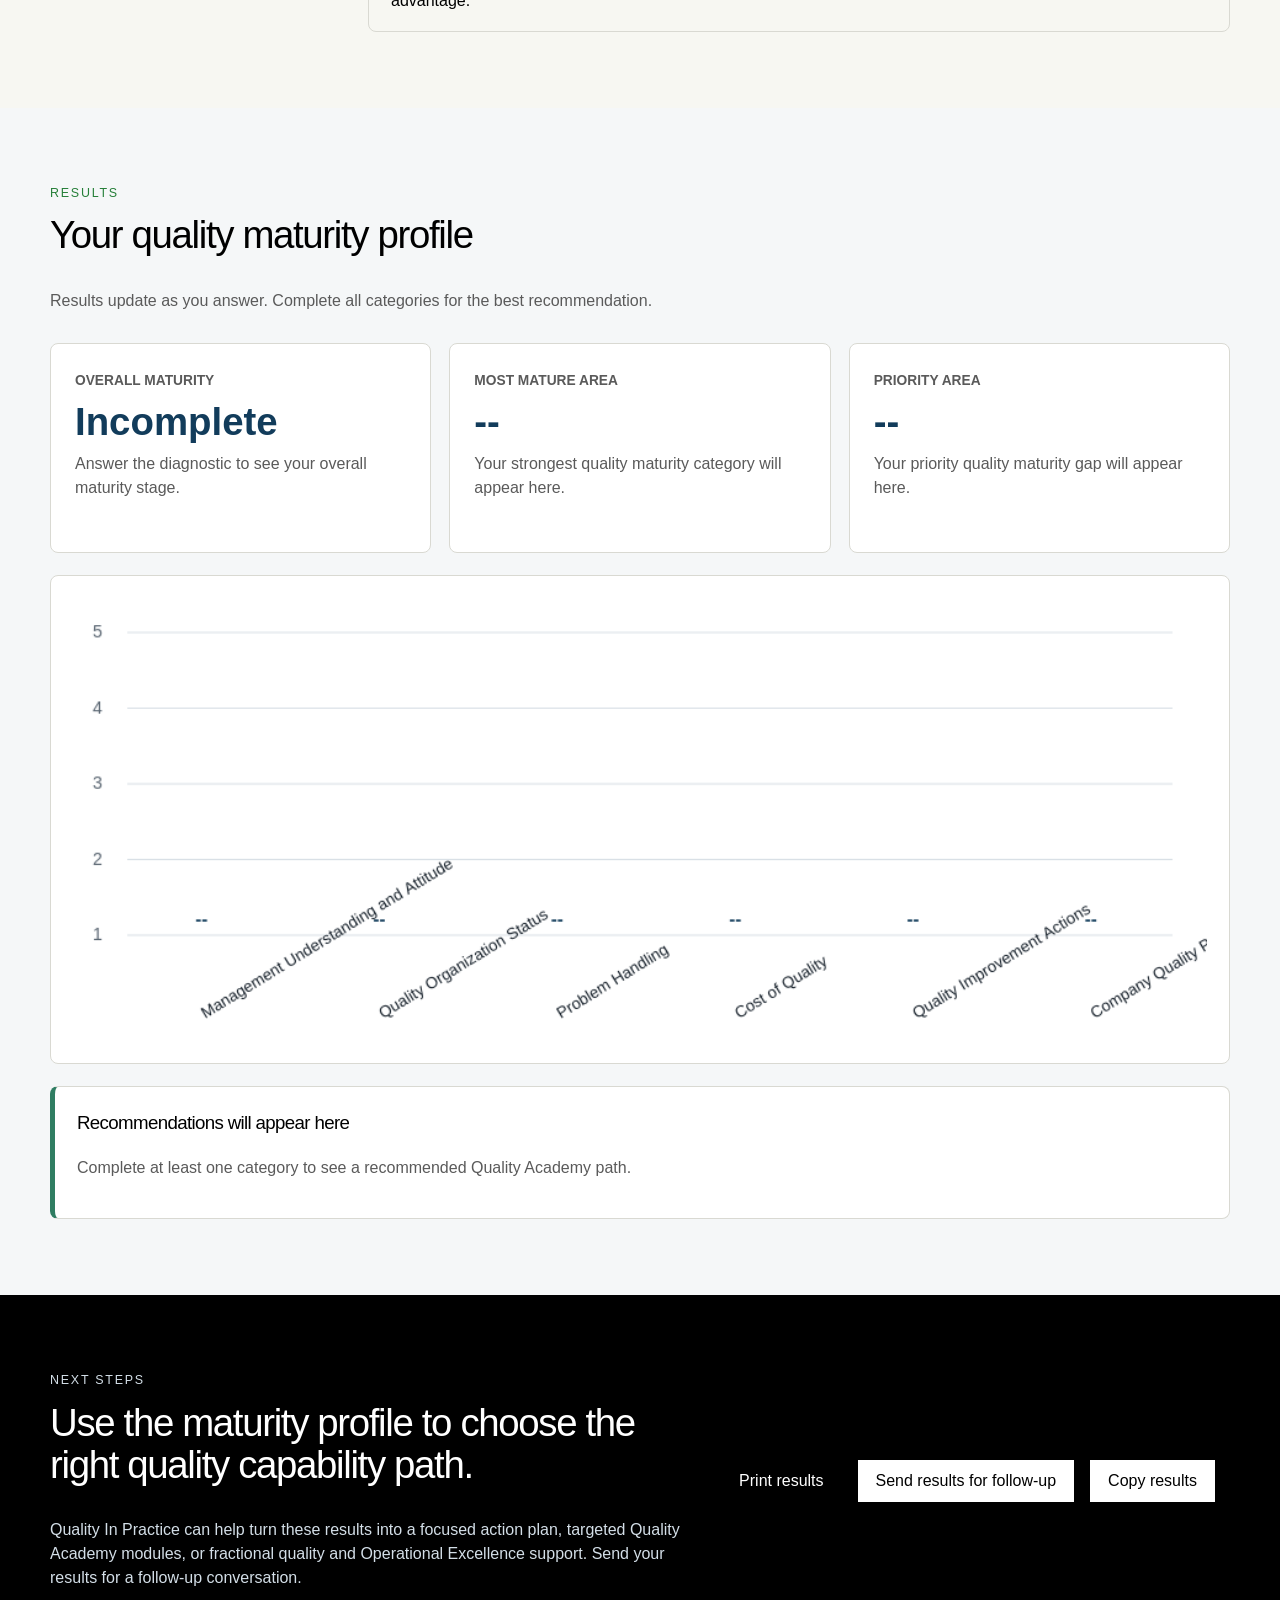
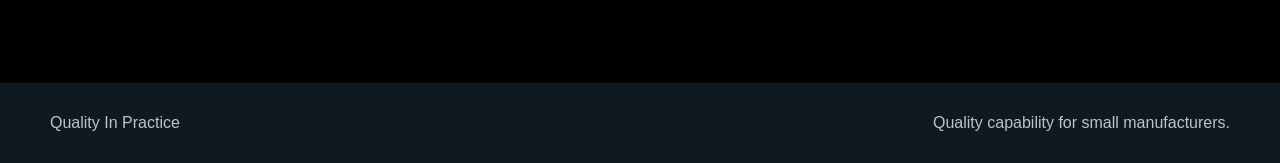
==== commit fc744fc1: "Replace account photo with QIP logo" ====
--- a/index.html
+++ b/index.html
@@ -32,7 +32,7 @@
 </head>
 <body>
   <header>
-    <a class="brand" href="#top" aria-label="Quality In Practice home"><img src="https://avatars.githubusercontent.com/u/261012211?v=4" alt="" width="42" height="42"><strong>Quality In Practice</strong></a>
+    <a class="brand" href="#top" aria-label="Quality In Practice home"><img src="[data-uri]" alt="" width="42" height="42"><strong>Quality In Practice</strong></a>
     <nav aria-label="Page navigation">
       <a href="#diagnostic">Diagnostic</a>
       <a href="#results">Results</a>
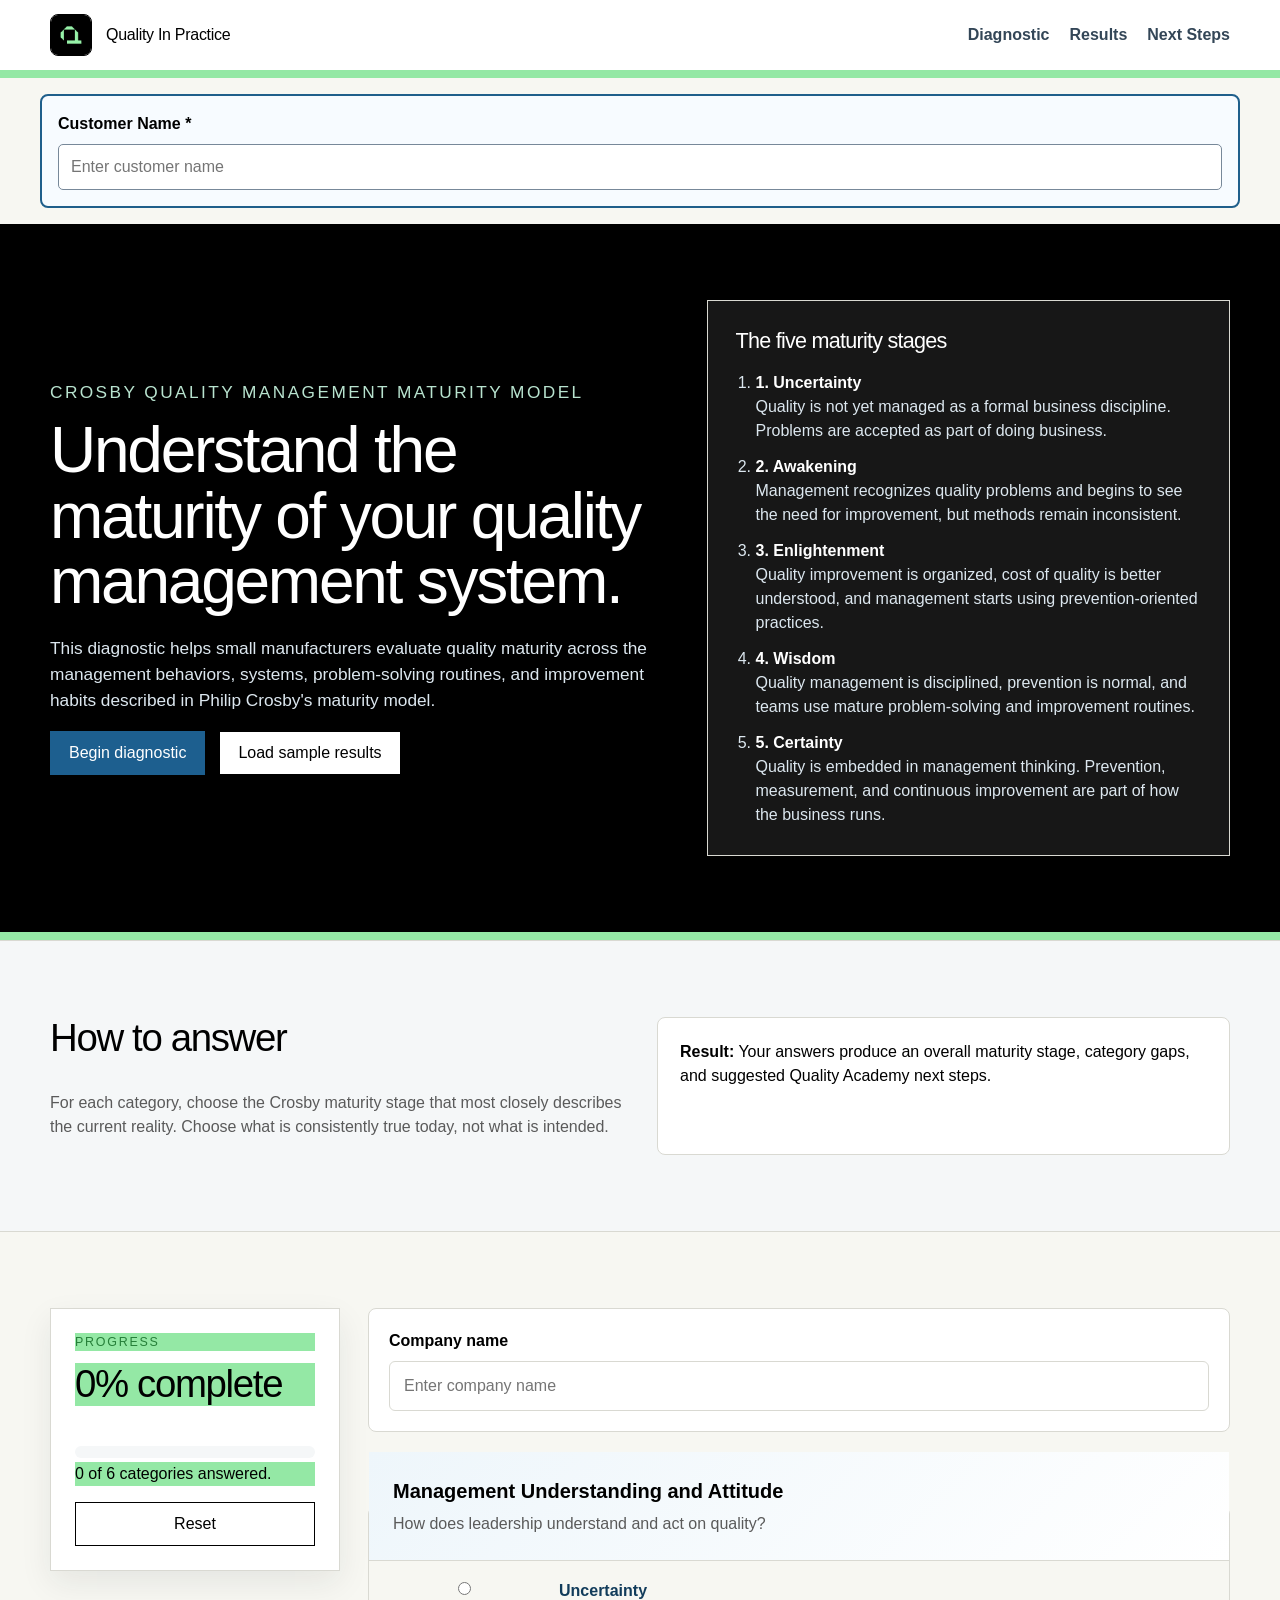
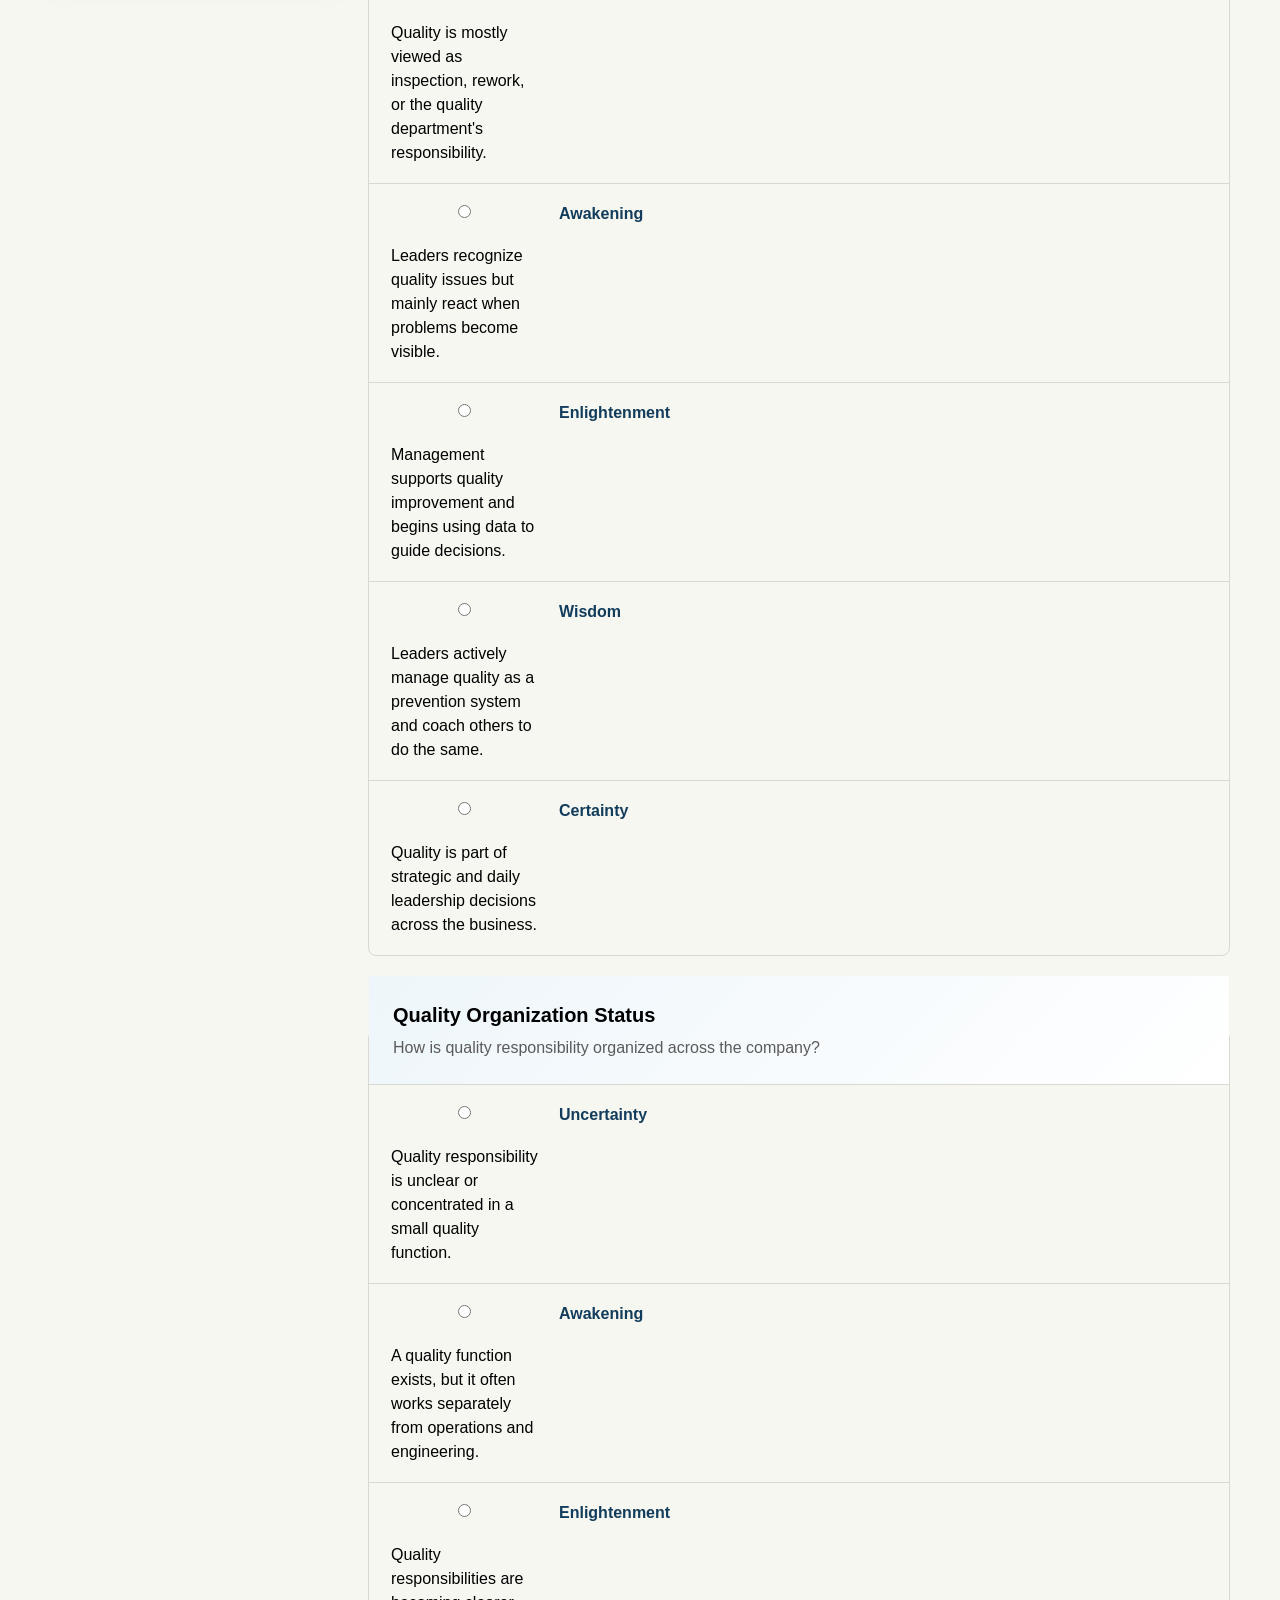
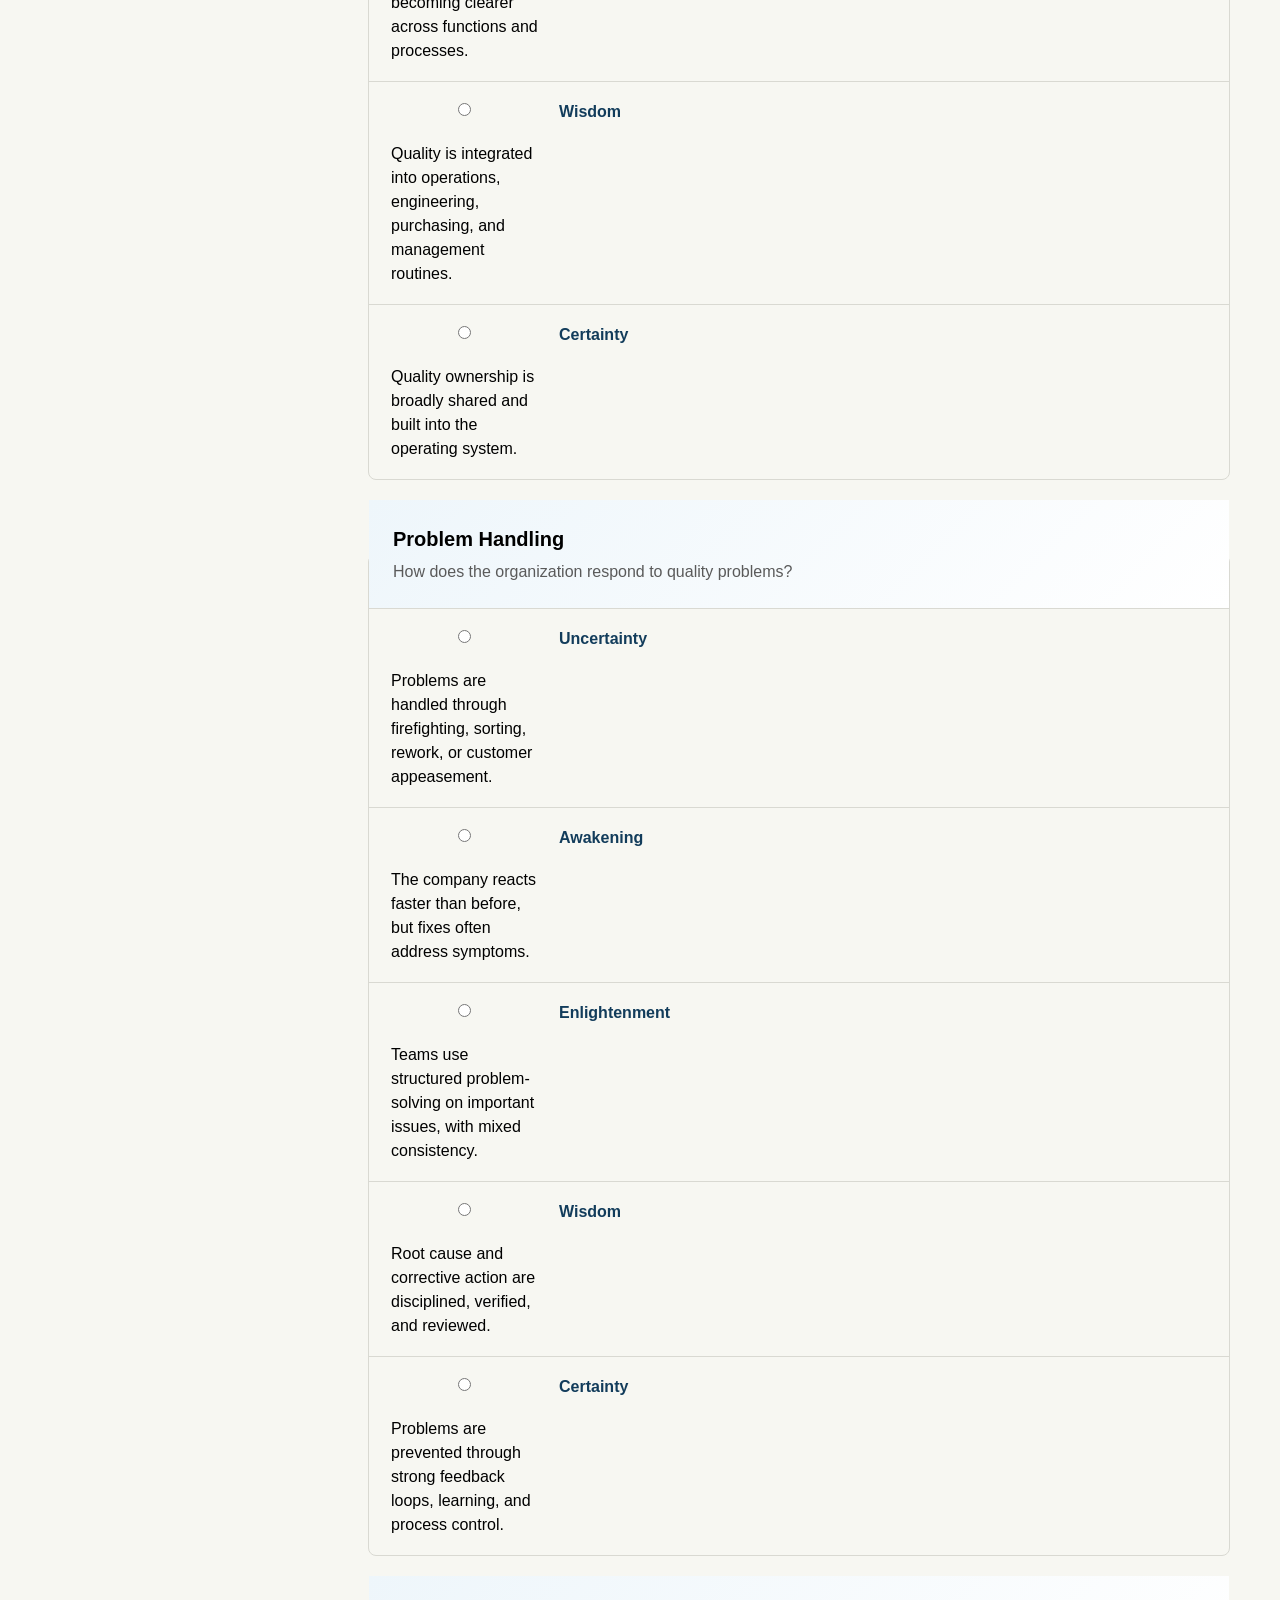
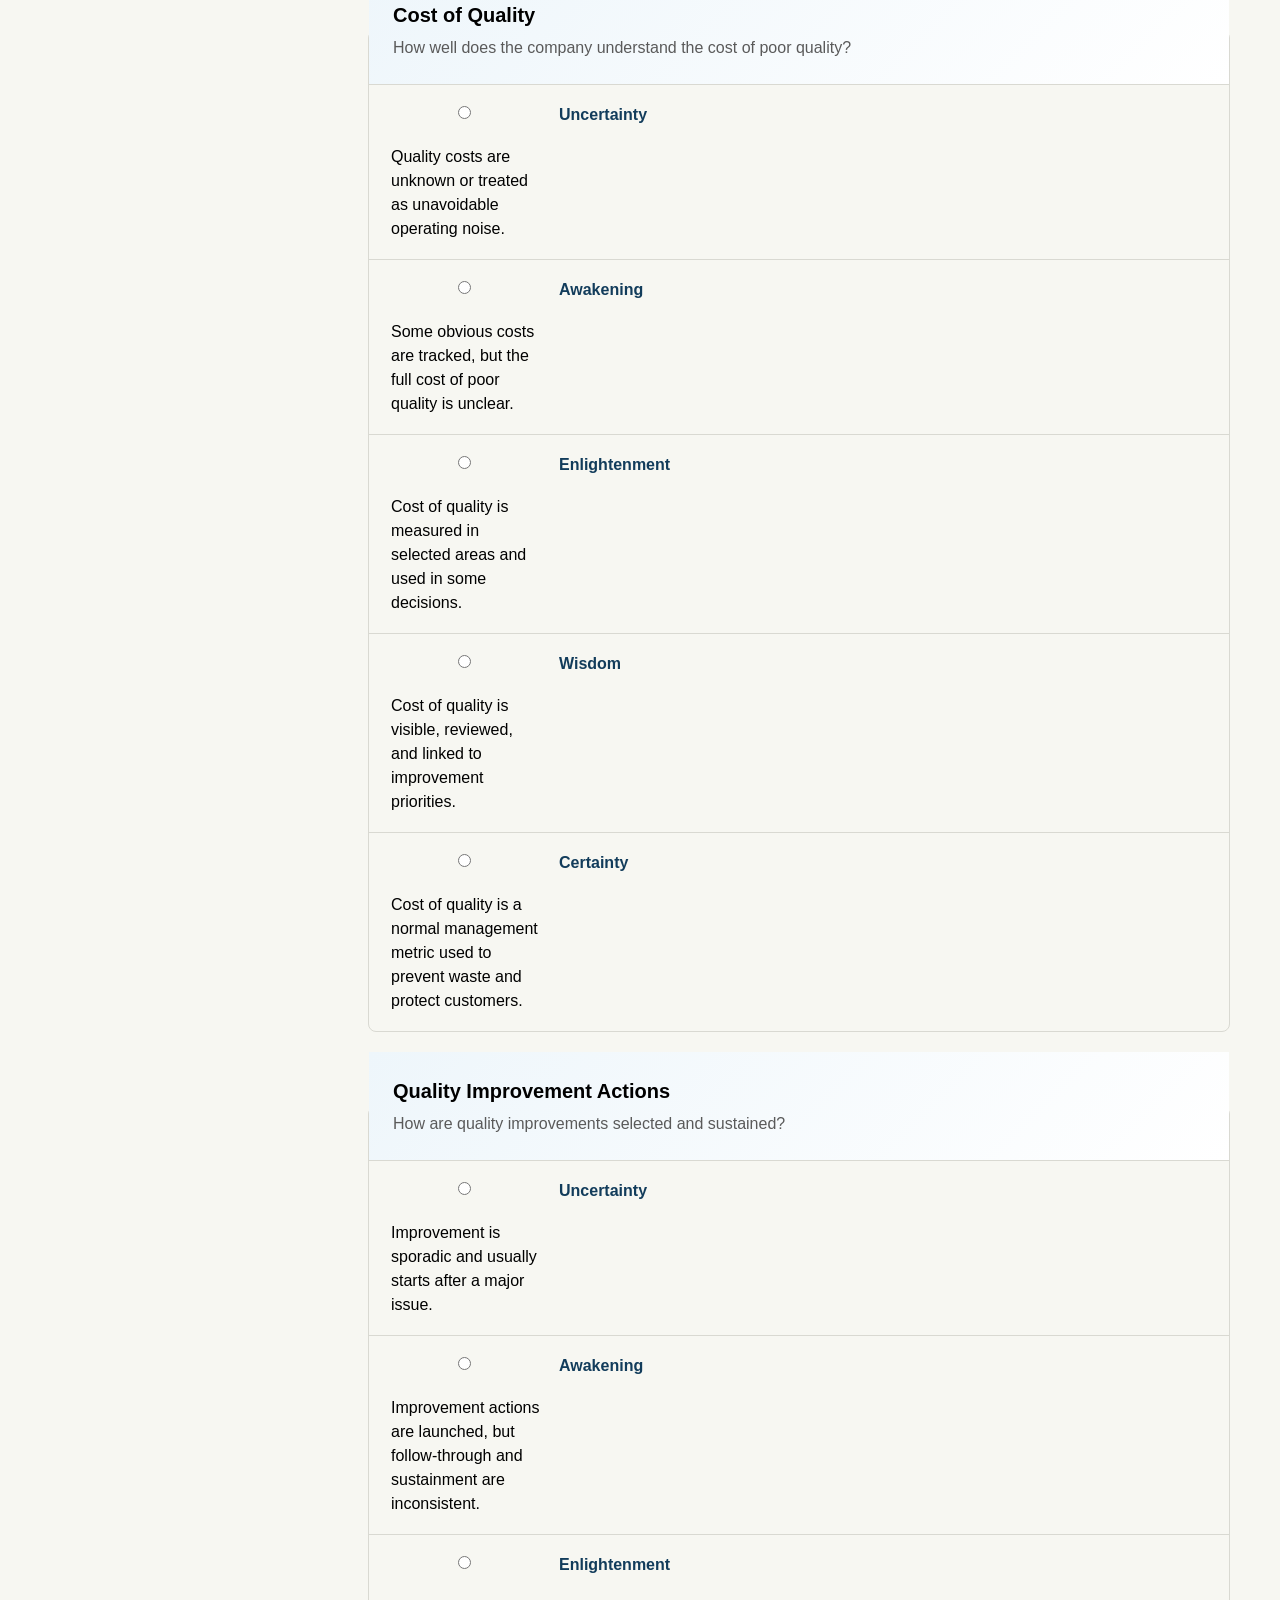
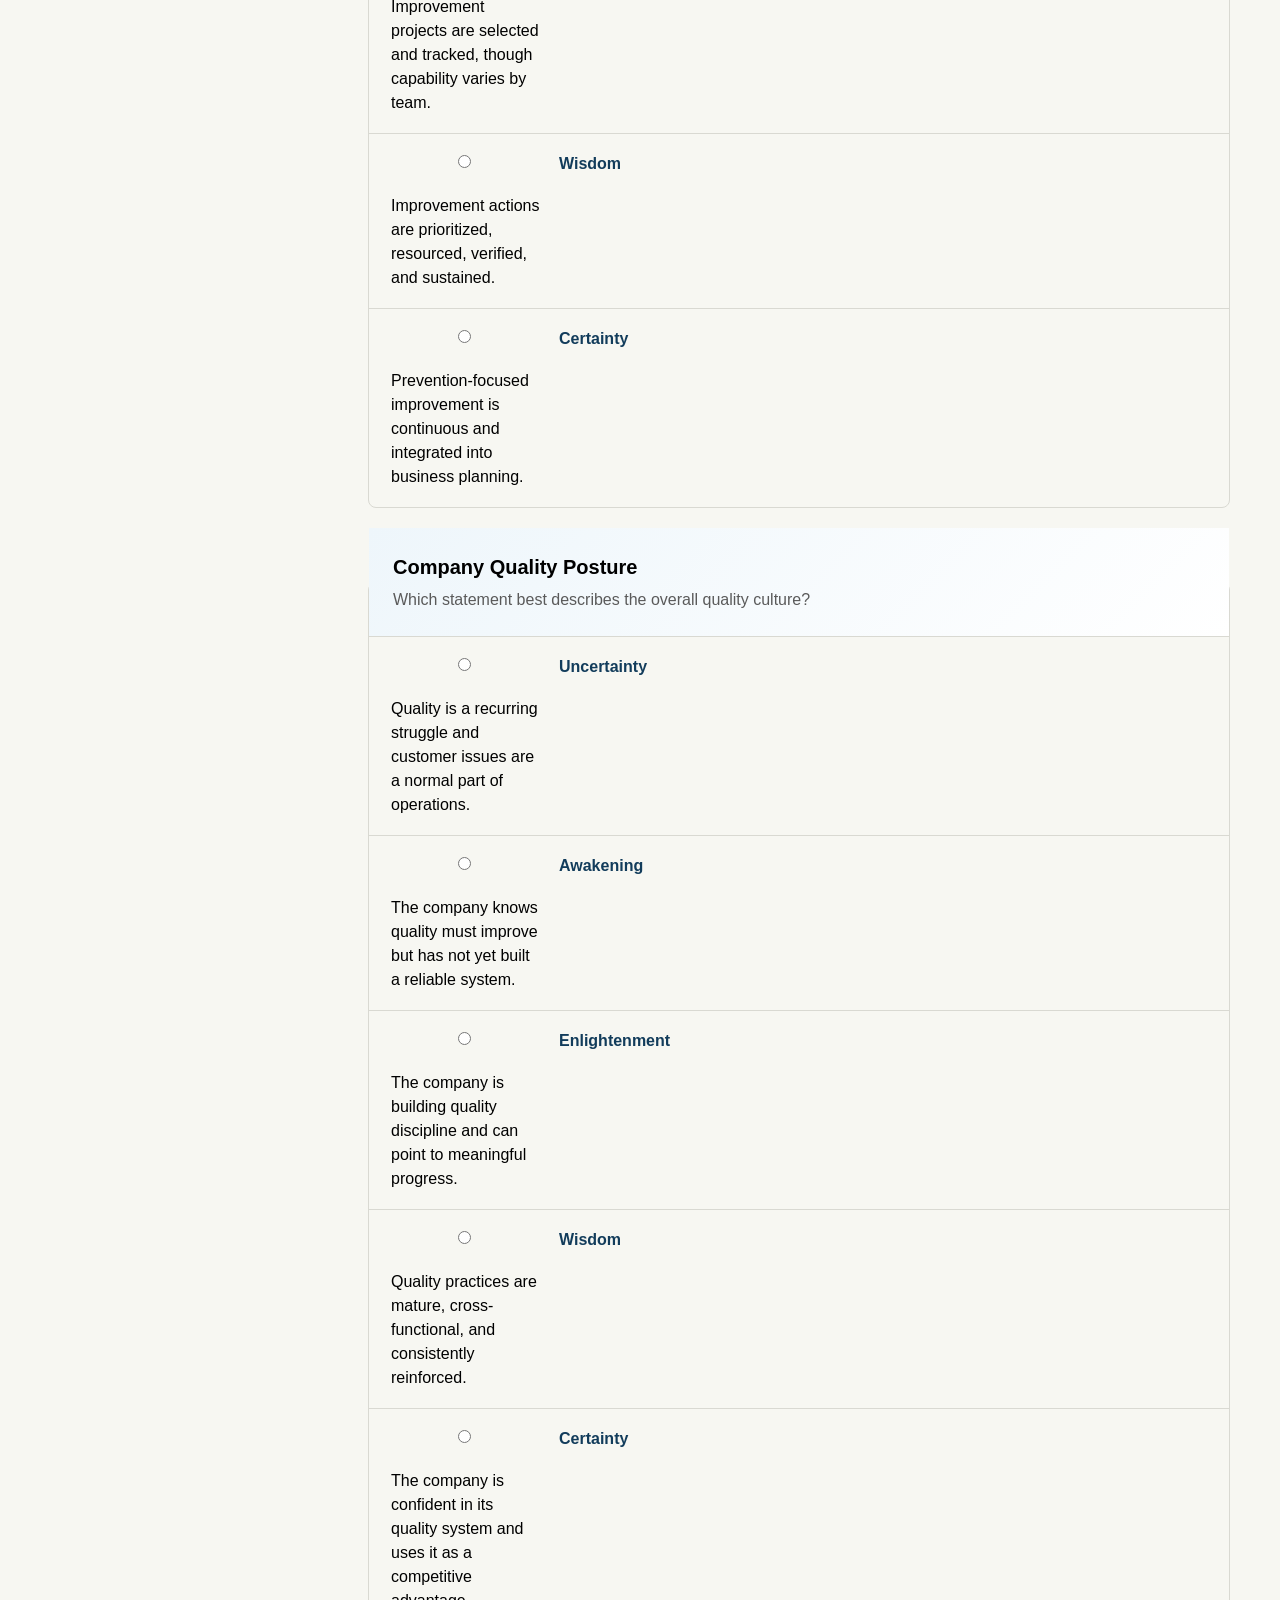
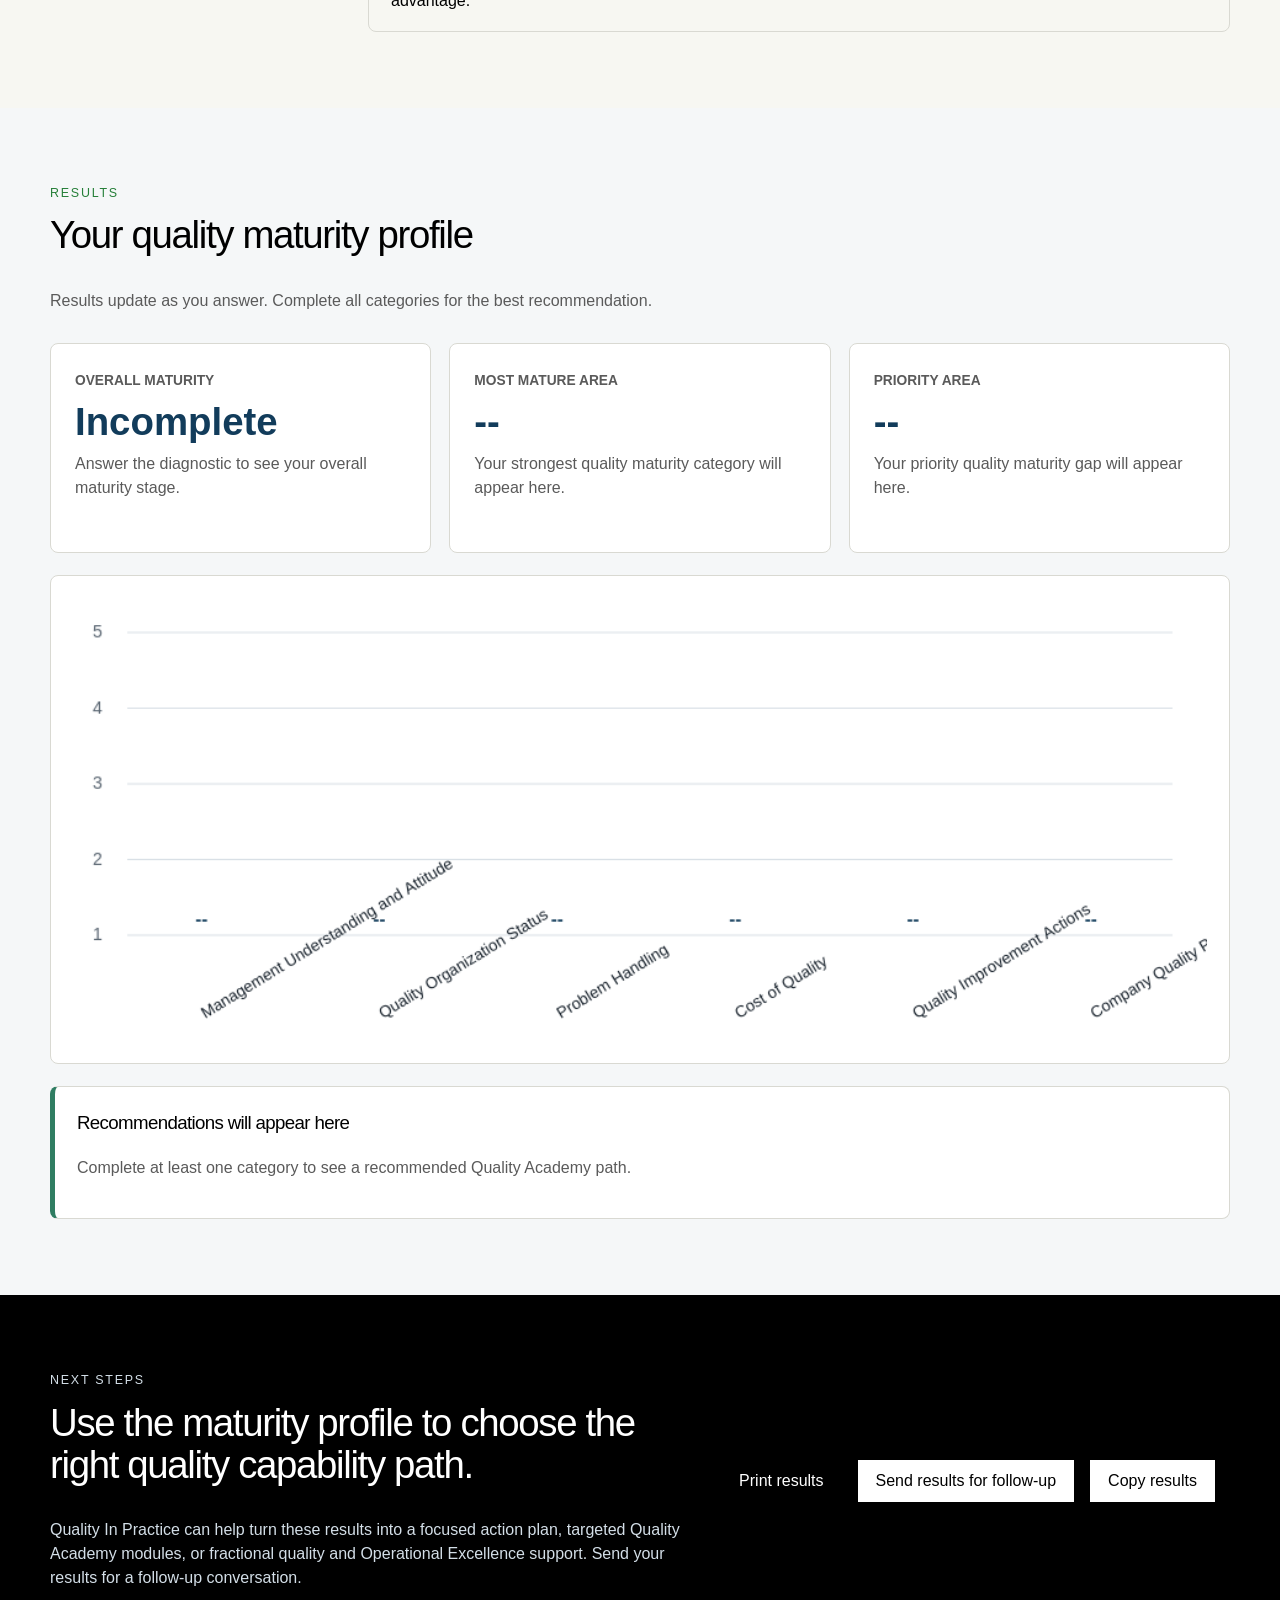
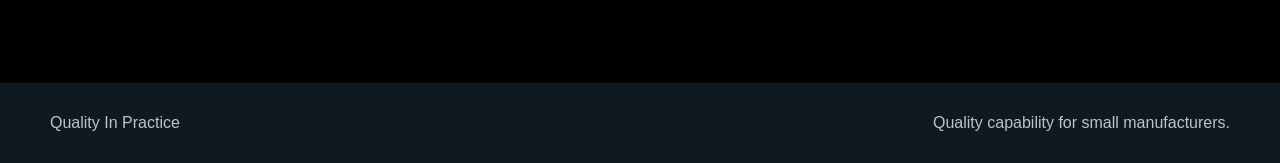
==== commit faff0c2d: "Refresh hero stylesheet" ====
--- a/index.html
+++ b/index.html
@@ -5,7 +5,7 @@
   <meta name="viewport" content="width=device-width, initial-scale=1">
   <title>Quality Diagnostic | Quality In Practice</title>
   <meta name="description" content="A Crosby-inspired quality maturity diagnostic for small manufacturers.">
-  <link rel="stylesheet" href="styles.css?v=20260714-2">
+  <link rel="stylesheet" href="styles.css?v=20260714-3">
   <style>
     .company-entry {
       padding: 20px;
--- a/styles.css
+++ b/styles.css
@@ -276,3 +276,7 @@
   .brand img{width:38px;height:38px;flex-basis:38px}
   .brand strong{font-size:.92rem}
 }
+
+
+/* QIP hero background */
+.hero{background:#000000}
